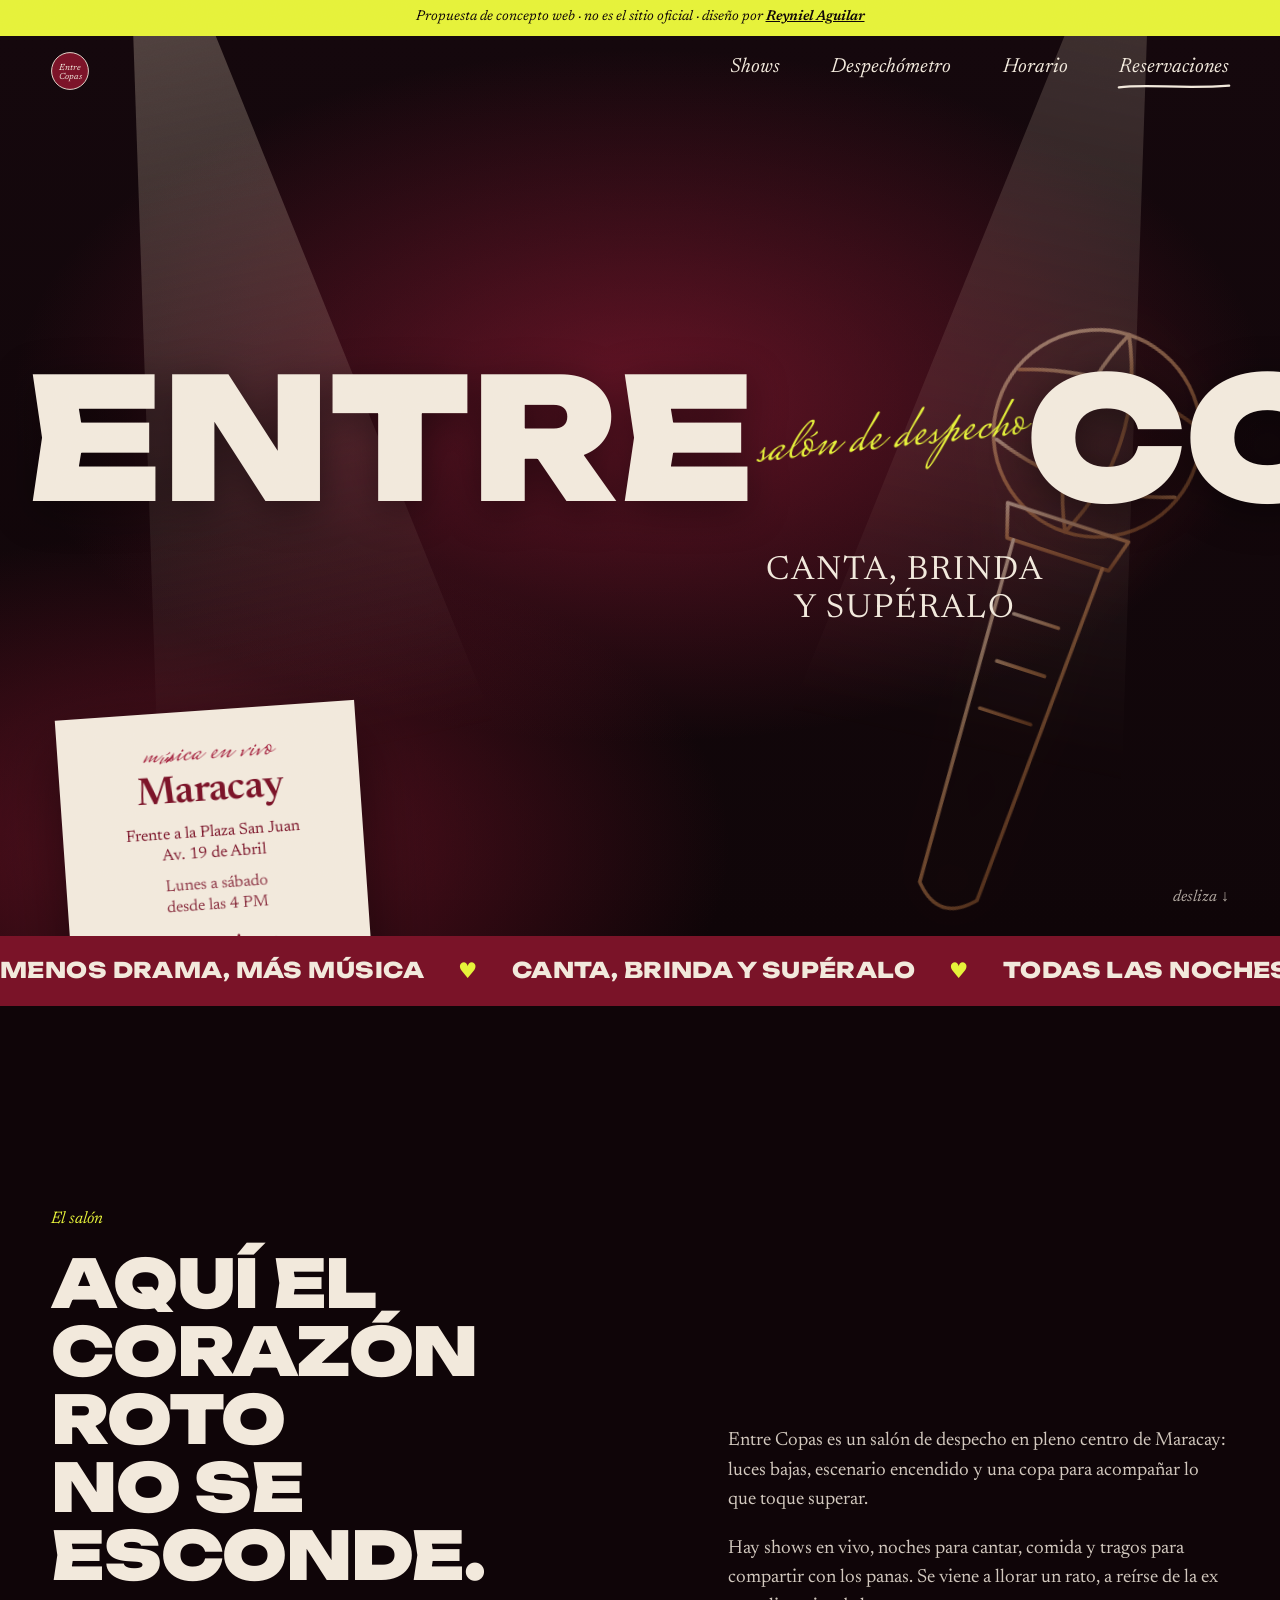
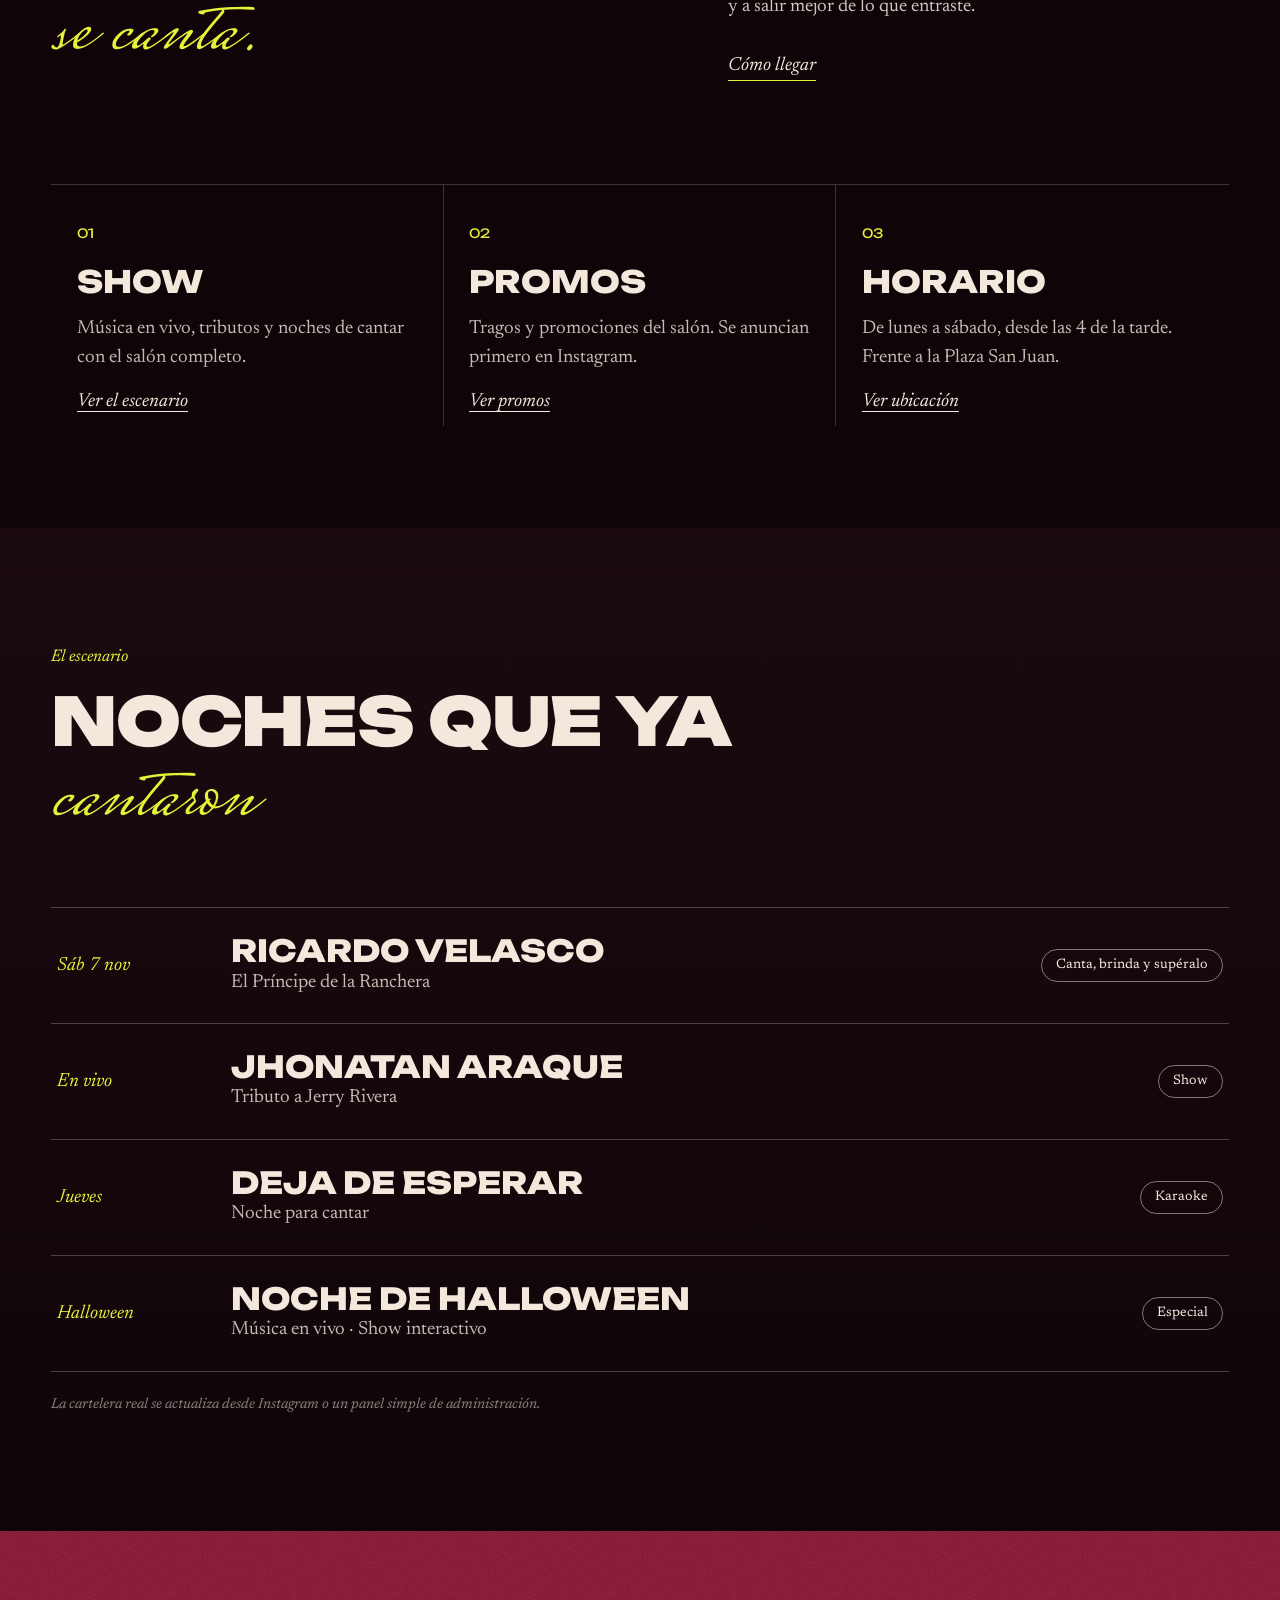
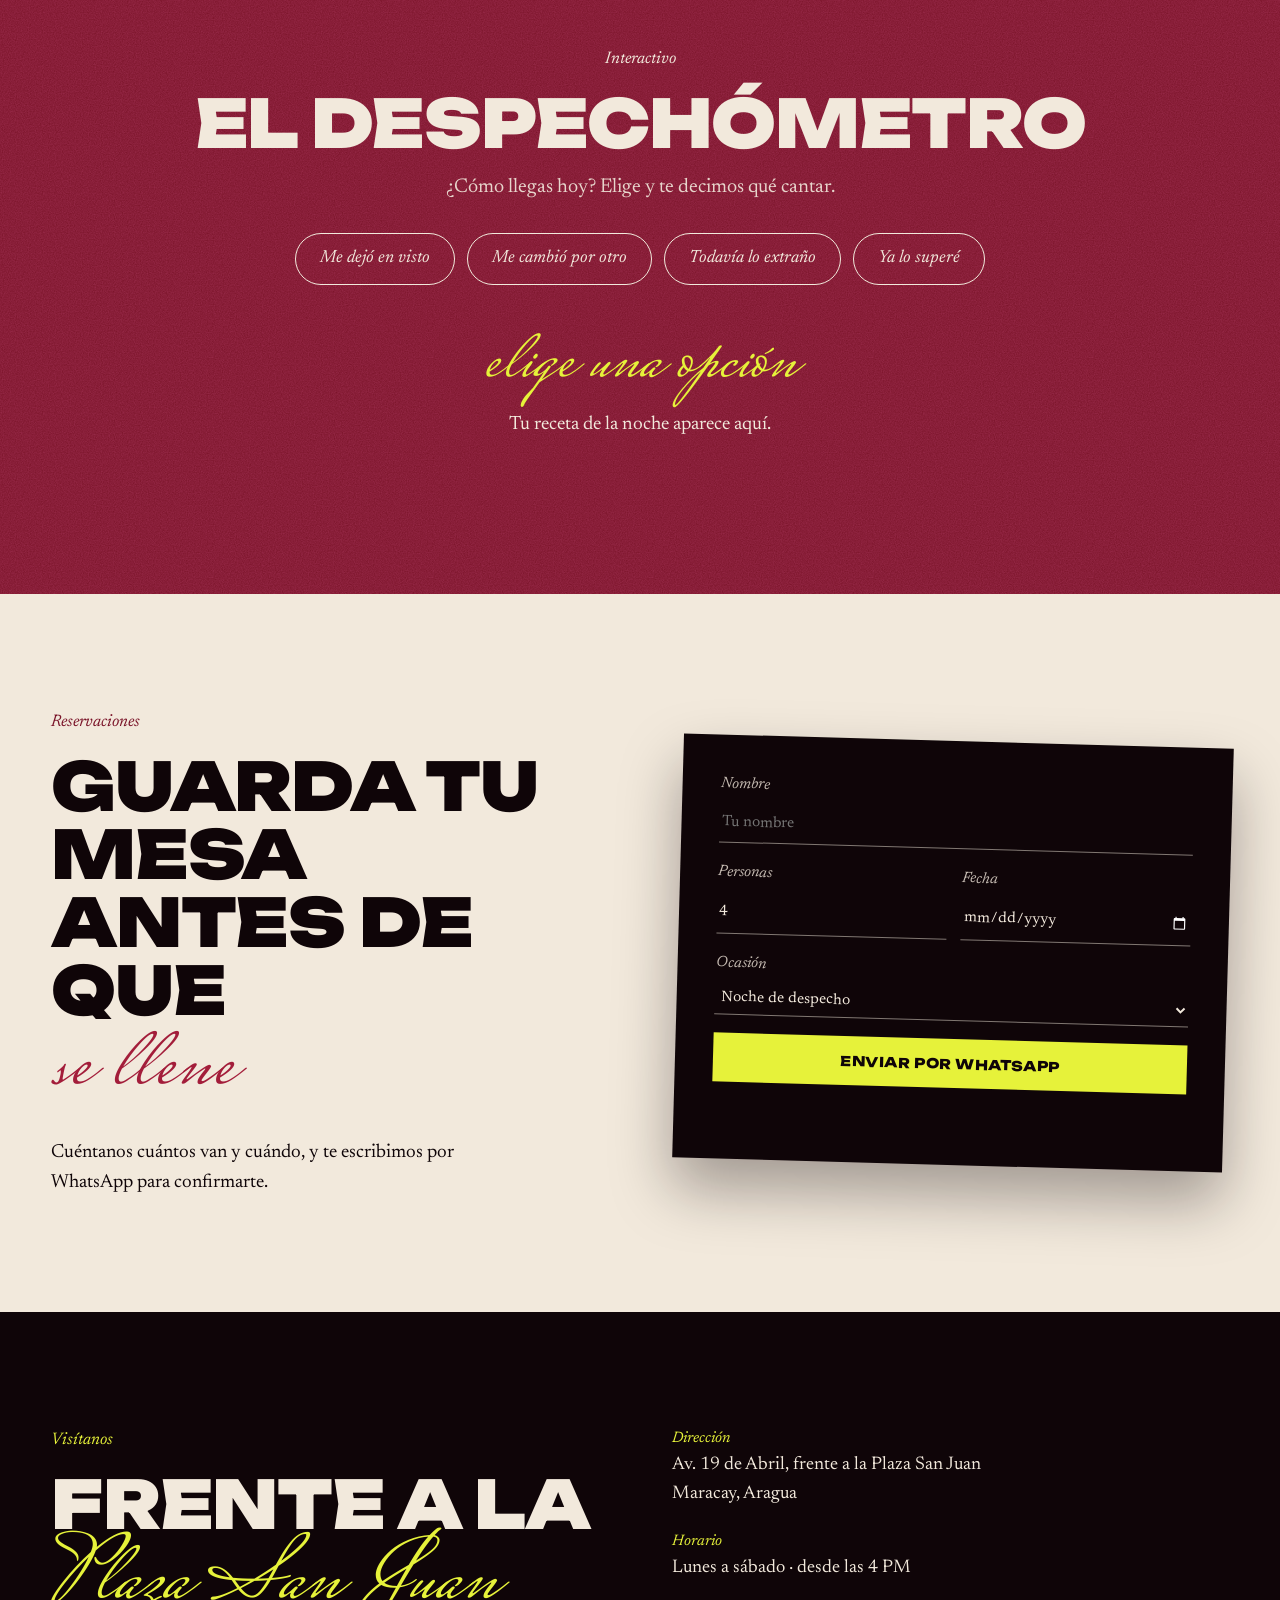
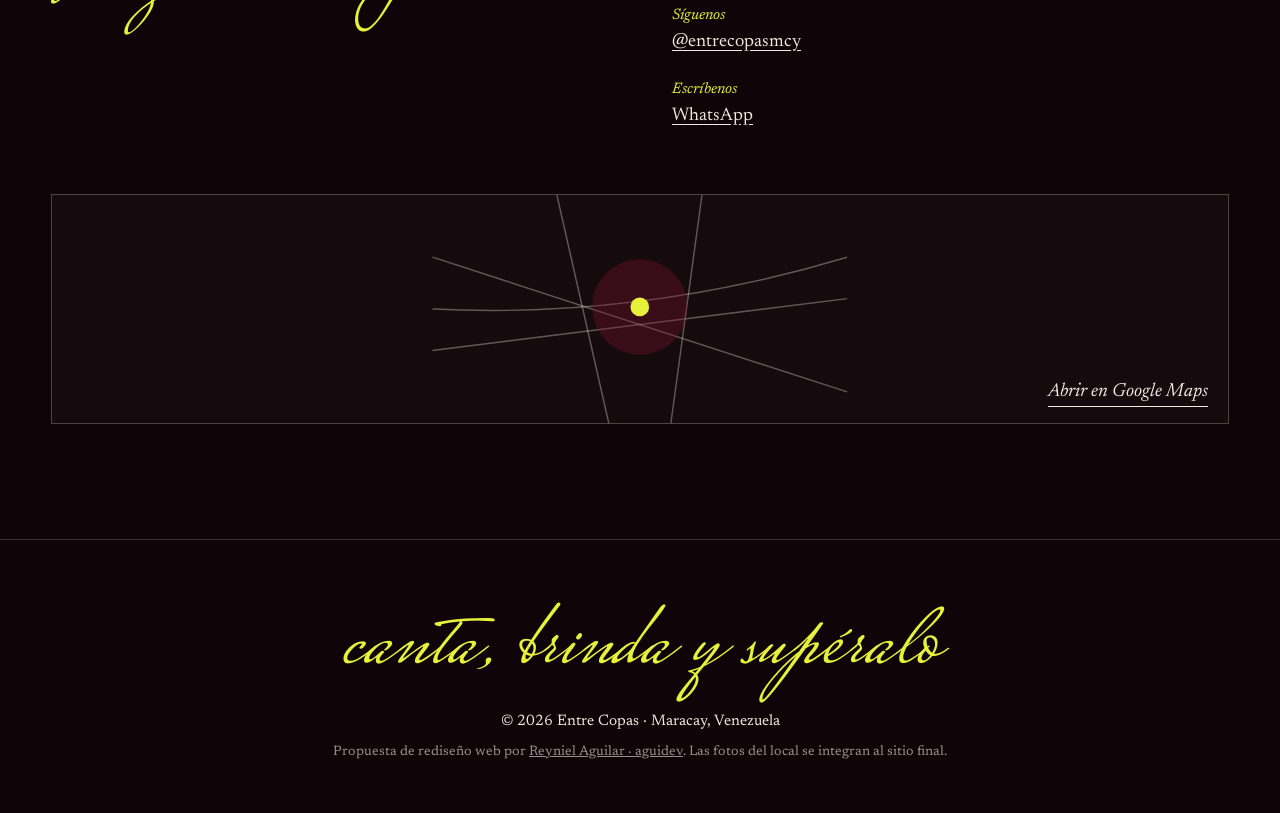
==== index.html @ 85bae4b6 "Propuesta web Entre Copas: salón de despecho, Maracay Co-Authored-By: Claude Sonnet 5.5 <noreply@ant" ====
<!DOCTYPE html>
<html lang="es">
<head>
<meta charset="utf-8">
<meta name="viewport" content="width=device-width, initial-scale=1">
<title>Entre Copas · Salón de Despecho · Maracay</title>
<meta name="description" content="Canta, brinda y supéralo. Salón de despecho con música en vivo y food & drinks frente a la Plaza San Juan, Av. 19 de Abril, Maracay.">
<meta name="theme-color" content="#7a1328">
<meta property="og:title" content="Entre Copas · Salón de Despecho">
<meta property="og:description" content="Canta, brinda y supéralo. Música en vivo, food & drinks. Maracay.">
<meta property="og:type" content="website">
<link rel="icon" href="data:image/svg+xml,%3Csvg xmlns='http://www.w3.org/2000/svg' viewBox='0 0 64 64'%3E%3Ccircle cx='32' cy='32' r='32' fill='%237a1328'/%3E%3Ctext x='32' y='41' text-anchor='middle' font-family='Georgia' font-style='italic' font-size='26' fill='%23f2e9dc'%3EEC%3C/text%3E%3C/svg%3E">
<link rel="preconnect" href="https://fonts.googleapis.com">
<link rel="preconnect" href="https://fonts.gstatic.com" crossorigin>
<link href="https://fonts.googleapis.com/css2?family=Unbounded:wght@800;900&family=Newsreader:ital,opsz,wght@0,6..72,400;0,6..72,600;1,6..72,400;1,6..72,500&family=Mrs+Saint+Delafield&display=swap" rel="stylesheet">
<link rel="stylesheet" href="styles.css">
</head>
<body>

<div class="pitch-bar">Propuesta de concepto web · no es el sitio oficial · diseño por <a href="https://aguilarzrw.github.io/portafolio-web/" target="_blank" rel="noopener">Reyniel Aguilar</a></div>

<header class="nav" id="top">
  <a class="nav__brand" href="#top" aria-label="Entre Copas, inicio">
    <svg viewBox="0 0 64 64" width="38" height="38" aria-hidden="true"><circle cx="32" cy="32" r="31" fill="#7a1328" stroke="#f2e9dc" stroke-width="1.5"/><text x="32" y="30" text-anchor="middle" font-family="Newsreader,Georgia,serif" font-style="italic" font-size="15" fill="#f2e9dc">Entre</text><text x="32" y="45" text-anchor="middle" font-family="Newsreader,Georgia,serif" font-style="italic" font-size="15" fill="#f2e9dc">Copas</text></svg>
  </a>
  <nav class="nav__links" aria-label="Principal">
    <a href="#noches">Shows</a>
    <a href="#despecho">Despechómetro</a>
    <a href="#visita">Horario</a>
    <a href="#reservas" class="is-active">Reservaciones</a>
  </nav>
</header>

<main>

<!-- HERO -->
<section class="hero" aria-labelledby="hero-title">
  <div class="hero__light hero__light--a"></div>
  <div class="hero__light hero__light--b"></div>

  <svg class="hero__mic" viewBox="0 0 200 420" aria-hidden="true">
    <defs>
      <linearGradient id="foil" x1="0" y1="0" x2="1" y2="1">
        <stop offset="0" stop-color="#f6dcc0"/>
        <stop offset=".5" stop-color="#c98a55"/>
        <stop offset="1" stop-color="#8a5127"/>
      </linearGradient>
    </defs>
    <g fill="none" stroke="url(#foil)" stroke-width="2.2" stroke-linecap="round" stroke-linejoin="round">
      <circle cx="100" cy="92" r="62"/>
      <path d="M44 70 Q100 50 156 70"/>
      <path d="M40 92 H160"/>
      <path d="M44 114 Q100 134 156 114"/>
      <path d="M100 30 Q70 92 100 154 M100 30 Q130 92 100 154"/>
      <path d="M62 148 H138 L132 168 H68 Z"/>
      <path d="M72 168 L82 380 Q100 400 118 380 L128 168"/>
      <path d="M86 210 H114 M85 240 H115 M84 270 H116"/>
    </g>
  </svg>

  <div class="hero__inner">
    <h1 id="hero-title" class="hero__title">
      <span class="w">Entre</span>
      <span class="script" aria-hidden="true">salón de despecho</span>
      <span class="w">Copas</span>
    </h1>
    <p class="hero__sub">Canta, brinda<br>y supéralo</p>
  </div>

  <aside class="card" aria-label="Horario y ubicación">
    <p class="card__script">música en vivo</p>
    <p class="card__big">Maracay</p>
    <p class="card__line">Frente a la Plaza San Juan<br>Av. 19 de Abril</p>
    <p class="card__line card__line--sm">Lunes a sábado<br>desde las 4 PM</p>
    <a class="card__cta" href="#reservas">Reservaciones</a>
  </aside>

  <div class="hero__scroll" aria-hidden="true">desliza ↓</div>
</section>

<!-- MARQUEE -->
<div class="marquee" aria-hidden="true">
  <div class="marquee__track">
    <span>Menos drama, más música</span><i>♥</i>
    <span>Canta, brinda y supéralo</span><i>♥</i>
    <span>Todas las noches serán de despecho</span><i>♥</i>
    <span>Menos drama, más música</span><i>♥</i>
    <span>Canta, brinda y supéralo</span><i>♥</i>
    <span>Todas las noches serán de despecho</span><i>♥</i>
  </div>
</div>

<!-- MANIFIESTO -->
<section class="manifesto reveal" aria-labelledby="man-title">
  <div class="wrap manifesto__grid">
    <div>
      <p class="eyebrow">El salón</p>
      <h2 id="man-title" class="display">Aquí el corazón roto<br>no se esconde.<br><span class="script script--lime">se canta.</span></h2>
    </div>
    <div class="manifesto__text">
      <p>Entre Copas es un salón de despecho en pleno centro de Maracay: luces bajas, escenario encendido y una copa para acompañar lo que toque superar.</p>
      <p>Hay shows en vivo, noches para cantar, comida y tragos para compartir con los panas. Se viene a llorar un rato, a reírse de la ex y a salir mejor de lo que entraste.</p>
      <a class="link" href="#visita">Cómo llegar</a>
    </div>
  </div>
</section>

<!-- PILARES -->
<section class="pillars wrap reveal" aria-label="Qué encuentras">
  <article class="pillar">
    <span class="pillar__n">01</span>
    <h3>Show</h3>
    <p>Música en vivo, tributos y noches de cantar con el salón completo.</p>
    <a href="#noches">Ver el escenario</a>
  </article>
  <article class="pillar">
    <span class="pillar__n">02</span>
    <h3>Promos</h3>
    <p>Tragos y promociones del salón. Se anuncian primero en Instagram.</p>
    <a href="https://www.instagram.com/entrecopasmcy/" target="_blank" rel="noopener">Ver promos</a>
  </article>
  <article class="pillar">
    <span class="pillar__n">03</span>
    <h3>Horario</h3>
    <p>De lunes a sábado, desde las 4 de la tarde. Frente a la Plaza San Juan.</p>
    <a href="#visita">Ver ubicación</a>
  </article>
</section>

<!-- NOCHES -->
<section class="nights reveal" id="noches" aria-labelledby="nights-title">
  <div class="wrap">
    <p class="eyebrow">El escenario</p>
    <h2 id="nights-title" class="display">Noches que ya<br><span class="script script--lime">cantaron</span></h2>
    <ul class="nights__list">
      <li>
        <span class="nights__date">Sáb 7 nov</span>
        <div><h3>Ricardo Velasco</h3><p>El Príncipe de la Ranchera</p></div>
        <span class="nights__tag">Canta, brinda y supéralo</span>
      </li>
      <li>
        <span class="nights__date">En vivo</span>
        <div><h3>Jhonatan Araque</h3><p>Tributo a Jerry Rivera</p></div>
        <span class="nights__tag">Show</span>
      </li>
      <li>
        <span class="nights__date">Jueves</span>
        <div><h3>Deja de esperar</h3><p>Noche para cantar</p></div>
        <span class="nights__tag">Karaoke</span>
      </li>
      <li>
        <span class="nights__date">Halloween</span>
        <div><h3>Noche de Halloween</h3><p>Música en vivo · Show interactivo</p></div>
        <span class="nights__tag">Especial</span>
      </li>
    </ul>
    <p class="note">La cartelera real se actualiza desde Instagram o un panel simple de administración.</p>
  </div>
</section>

<!-- DESPECHOMETRO -->
<section class="meter reveal" id="despecho" aria-labelledby="meter-title">
  <div class="wrap meter__box">
    <p class="eyebrow">Interactivo</p>
    <h2 id="meter-title" class="display">El despechómetro</h2>
    <p class="meter__lead">¿Cómo llegas hoy? Elige y te decimos qué cantar.</p>
    <div class="chips" role="group" aria-label="Estado de ánimo">
      <button class="chip" data-k="visto">Me dejó en visto</button>
      <button class="chip" data-k="otro">Me cambió por otro</button>
      <button class="chip" data-k="extra">Todavía lo extraño</button>
      <button class="chip" data-k="listo">Ya lo superé</button>
    </div>
    <div class="meter__out" id="meterOut" aria-live="polite">
      <p class="meter__vibe script script--lime">elige una opción</p>
      <p class="meter__txt">Tu receta de la noche aparece aquí.</p>
    </div>
  </div>
</section>

<!-- RESERVAS -->
<section class="book reveal" id="reservas" aria-labelledby="book-title">
  <div class="wrap book__grid">
    <div>
      <p class="eyebrow eyebrow--dark">Reservaciones</p>
      <h2 id="book-title" class="display display--dark">Guarda tu mesa<br>antes de que<br><span class="script">se llene</span></h2>
      <p class="book__p">Cuéntanos cuántos van y cuándo, y te escribimos por WhatsApp para confirmarte.</p>
    </div>
    <form class="form" id="bookForm" novalidate>
      <label>Nombre<input name="nombre" required autocomplete="name" placeholder="Tu nombre"></label>
      <div class="form__row">
        <label>Personas<input name="personas" type="number" min="1" max="30" value="4" required></label>
        <label>Fecha<input name="fecha" type="date" required></label>
      </div>
      <label>Ocasión
        <select name="ocasion">
          <option>Noche de despecho</option>
          <option>Cumpleaños</option>
          <option>Grupo de amigos</option>
          <option>Evento privado</option>
        </select>
      </label>
      <button type="submit" class="btn">Enviar por WhatsApp</button>
      <p class="form__msg" id="formMsg" role="status"></p>
    </form>
  </div>
</section>

<!-- VISITA -->
<section class="visit reveal" id="visita" aria-labelledby="visit-title">
  <div class="wrap visit__grid">
    <div>
      <p class="eyebrow">Visítanos</p>
      <h2 id="visit-title" class="display">Frente a la<br><span class="script script--lime">Plaza San Juan</span></h2>
    </div>
    <dl class="visit__info">
      <div><dt>Dirección</dt><dd>Av. 19 de Abril, frente a la Plaza San Juan<br>Maracay, Aragua</dd></div>
      <div><dt>Horario</dt><dd>Lunes a sábado · desde las 4 PM</dd></div>
      <div><dt>Síguenos</dt><dd><a href="https://www.instagram.com/entrecopasmcy/" target="_blank" rel="noopener">@entrecopasmcy</a></dd></div>
      <div><dt>Escríbenos</dt><dd><a href="https://wa.link/oua7ji" target="_blank" rel="noopener">WhatsApp</a></dd></div>
    </dl>
    <a class="map" href="https://www.google.com/maps/search/?api=1&query=Plaza+San+Juan+Av.+19+de+Abril+Maracay" target="_blank" rel="noopener">
      <svg viewBox="0 0 400 220" aria-hidden="true"><g fill="none" stroke="#f2e9dc" stroke-opacity=".35" stroke-width="1.4"><path d="M0 150 L400 100"/><path d="M0 60 L400 190"/><path d="M120 0 L170 220"/><path d="M260 0 L230 220"/><path d="M0 110 Q200 120 400 60"/></g><circle cx="200" cy="108" r="46" fill="#7a1328" fill-opacity=".35"/><circle cx="200" cy="108" r="9" fill="#e6f23a"/></svg>
      <span>Abrir en Google Maps</span>
    </a>
  </div>
</section>

</main>

<footer class="foot">
  <p class="foot__big script script--lime">canta, brinda y supéralo</p>
  <p>© 2026 Entre Copas · Maracay, Venezuela</p>
  <p class="foot__small">Propuesta de rediseño web por <a href="https://aguilarzrw.github.io/portafolio-web/" target="_blank" rel="noopener">Reyniel Aguilar · aguidev</a>. Las fotos del local se integran al sitio final.</p>
</footer>

<script src="app.js"></script>
</body>
</html>
---- styles.css ----
:root{
  --ink:#0f0508;
  --ink-2:#1a0a10;
  --wine:#7a1328;
  --wine-2:#a31d3a;
  --cream:#f2e9dc;
  --lime:#e6f23a;
  --display:'Unbounded',system-ui,sans-serif;
  --serif:'Newsreader',Georgia,serif;
  --script:'Mrs Saint Delafield','Brush Script MT',cursive;
  --grain:url("data:image/svg+xml;utf8,<svg xmlns='http://www.w3.org/2000/svg' width='220' height='220'><filter id='n'><feTurbulence type='fractalNoise' baseFrequency='.85' numOctaves='2' stitchTiles='stitch'/><feColorMatrix values='0 0 0 0 1  0 0 0 0 1  0 0 0 0 1  0 0 0 .55 0'/></filter><rect width='100%' height='100%' filter='url(%23n)'/></svg>");
}
*{box-sizing:border-box;margin:0;padding:0}
html{scroll-behavior:smooth}
body{background:var(--ink);color:var(--cream);font-family:var(--serif);font-size:19px;line-height:1.55;-webkit-font-smoothing:antialiased;overflow-x:hidden}
a{color:inherit}
img,svg{display:block;max-width:100%}
.wrap{width:min(1180px,92vw);margin-inline:auto}

/* grain overlay global */
body::after{content:"";position:fixed;inset:0;pointer-events:none;background-image:var(--grain);opacity:.07;mix-blend-mode:overlay;z-index:90}

.pitch-bar{background:var(--lime);color:var(--ink);font-family:var(--serif);font-style:italic;font-size:14px;text-align:center;padding:7px 12px}
.pitch-bar a{font-weight:600}

/* NAV */
.nav{position:absolute;top:34px;left:0;right:0;z-index:20;display:flex;justify-content:space-between;align-items:center;padding:18px clamp(18px,4vw,56px)}
.nav__links{display:flex;gap:clamp(18px,4vw,64px);font-style:italic;font-size:clamp(16px,1.6vw,22px)}
.nav__links a{text-decoration:none;position:relative;padding-bottom:6px}
.nav__links a::after{content:"";position:absolute;left:-2%;right:-2%;bottom:0;height:7px;opacity:0;transform:scaleX(.4);transform-origin:left;transition:.35s;
  background:url("data:image/svg+xml;utf8,<svg xmlns='http://www.w3.org/2000/svg' viewBox='0 0 120 8' preserveAspectRatio='none'><path d='M2 5 C30 1 70 7 118 3' fill='none' stroke='%23f2e9dc' stroke-width='2.6' stroke-linecap='round'/></svg>") center/100% 100% no-repeat}
.nav__links a:hover::after,.nav__links a.is-active::after{opacity:1;transform:scaleX(1)}

/* HERO */
.hero{position:relative;min-height:100svh;display:grid;place-items:center;padding:140px 0 120px;overflow:hidden;
  background:
   radial-gradient(70% 55% at 50% 40%,rgba(163,29,58,.55),transparent 70%),
   radial-gradient(60% 50% at 15% 90%,rgba(122,19,40,.7),transparent 70%),
   linear-gradient(180deg,#14070c,#0f0508)}
.hero__light{position:absolute;top:-10%;width:34vw;height:120%;filter:blur(30px);opacity:.5;pointer-events:none;
  background:linear-gradient(180deg,rgba(255,236,210,.55),transparent 75%);clip-path:polygon(44% 0,56% 0,100% 100%,0 100%);animation:sway 9s ease-in-out infinite alternate}
.hero__light--a{left:4%;transform:rotate(-12deg)}
.hero__light--b{right:4%;transform:rotate(12deg);animation-delay:-4s;opacity:.35}
@keyframes sway{from{translate:-18px 0}to{translate:22px 0}}
.hero__mic{position:absolute;right:6%;bottom:-4%;height:78%;opacity:.5;rotate:18deg;filter:drop-shadow(0 0 30px rgba(201,138,85,.35));animation:float 7s ease-in-out infinite alternate}
@keyframes float{from{translate:0 0}to{translate:0 -16px}}
.hero__inner{position:relative;z-index:3;width:100%;padding-inline:clamp(10px,2vw,34px)}
.hero__title{display:grid;grid-template-columns:auto 1fr auto;align-items:center;gap:0;font-family:var(--display);font-weight:900;line-height:.9;text-transform:uppercase;letter-spacing:-.02em}
.hero__title .w{font-size:clamp(3.1rem,13.2vw,14rem);color:var(--cream);text-shadow:0 8px 40px rgba(0,0,0,.45);opacity:0;transform:translateY(40px);animation:rise 1s .15s cubic-bezier(.2,.7,.2,1) forwards}
.hero__title .w:last-child{animation-delay:.3s}
.hero__title .script{font-family:var(--script);text-transform:none;font-weight:400;letter-spacing:0;font-size:clamp(1.6rem,4.8vw,5rem);color:var(--lime);text-align:center;rotate:-6deg;white-space:nowrap;opacity:0;animation:fade 1s .9s forwards}
@keyframes rise{to{opacity:1;transform:none}}
@keyframes fade{to{opacity:1}}
.hero__sub{margin-top:clamp(18px,3vw,44px);text-align:center;font-size:clamp(1.1rem,2.6vw,2.2rem);text-transform:uppercase;letter-spacing:.06em;line-height:1.15}

.card{position:absolute;z-index:4;left:clamp(14px,5vw,80px);bottom:-50px;width:min(300px,78vw);padding:26px 24px 24px;color:var(--wine);rotate:-4deg;text-align:center;
  background:var(--cream);background-image:var(--grain);background-blend-mode:multiply;box-shadow:0 30px 60px rgba(0,0,0,.55);transition:rotate .4s}
.card:hover{rotate:-1deg}
.card__script{font-family:var(--script);font-size:2.2rem;line-height:1;color:var(--wine-2)}
.card__big{font-family:var(--serif);font-weight:600;font-size:2.4rem;line-height:1.05;letter-spacing:-.01em}
.card__line{margin-top:10px;font-size:1.02rem;line-height:1.3}
.card__line--sm{opacity:.85}
.card__cta{display:inline-block;margin-top:14px;font-weight:600;color:var(--wine);text-decoration:none;border-bottom:2px solid var(--wine)}
.hero__scroll{position:absolute;bottom:26px;right:clamp(14px,4vw,56px);font-style:italic;font-size:1rem;opacity:.7}

/* MARQUEE */
.marquee{margin-top:0;padding:18px 0;background:var(--wine);overflow:hidden;white-space:nowrap;position:relative;z-index:2}
.marquee__track{display:inline-flex;gap:34px;align-items:center;animation:scroll 32s linear infinite;font-family:var(--display);font-weight:800;text-transform:uppercase;font-size:clamp(.9rem,1.8vw,1.35rem);letter-spacing:.02em}
.marquee i{font-style:normal;color:var(--lime)}
@keyframes scroll{to{transform:translateX(-50%)}}

/* shared */
section{position:relative}
.eyebrow{font-style:italic;font-size:1.05rem;color:var(--lime);margin-bottom:18px}
.eyebrow--dark{color:var(--wine)}
.display{font-family:var(--display);font-weight:900;text-transform:uppercase;font-size:clamp(1.9rem,5.2vw,4.4rem);line-height:1.02;letter-spacing:-.02em}
.display--dark{color:var(--ink)}
.script{font-family:var(--script);text-transform:none;font-weight:400;letter-spacing:0;font-size:1.35em;color:var(--wine-2)}
.script--lime{color:var(--lime)}
.link{display:inline-block;margin-top:10px;font-style:italic;text-decoration:none;border-bottom:1.5px solid var(--lime)}
.reveal{opacity:0;transform:translateY(34px);transition:opacity .9s ease,transform .9s cubic-bezier(.2,.7,.2,1)}
.reveal.in{opacity:1;transform:none}

/* MANIFIESTO */
.manifesto{padding:clamp(120px,16vw,200px) 0 clamp(60px,8vw,110px)}
.manifesto__grid{display:grid;grid-template-columns:1.2fr 1fr;gap:clamp(30px,6vw,90px);align-items:end}
.manifesto__text p{margin-bottom:1em;color:rgba(242,233,220,.86)}

/* PILLARS */
.pillars{display:grid;grid-template-columns:repeat(3,1fr);gap:0;border-top:1px solid rgba(242,233,220,.2);padding-bottom:clamp(60px,8vw,110px)}
.pillar{padding:34px clamp(14px,2vw,30px) 10px;border-right:1px solid rgba(242,233,220,.2)}
.pillar:last-child{border-right:0}
.pillar__n{font-family:var(--display);font-size:.8rem;color:var(--lime)}
.pillar h3{font-family:var(--display);font-weight:800;text-transform:uppercase;font-size:clamp(1.3rem,2.4vw,2rem);margin:10px 0 8px}
.pillar p{color:rgba(242,233,220,.8);margin-bottom:14px}
.pillar a{font-style:italic;text-decoration:none;border-bottom:1.5px solid var(--cream)}

/* NIGHTS */
.nights{padding:clamp(70px,9vw,130px) 0;background:linear-gradient(180deg,var(--ink-2),var(--ink))}
.nights__list{list-style:none;margin-top:clamp(30px,5vw,60px);border-top:1px solid rgba(242,233,220,.25)}
.nights__list li{display:grid;grid-template-columns:150px 1fr auto;gap:24px;align-items:center;padding:26px 6px;border-bottom:1px solid rgba(242,233,220,.25);transition:background .3s,padding .3s}
.nights__list li:hover{background:rgba(163,29,58,.28);padding-inline:22px}
.nights__date{font-style:italic;color:var(--lime)}
.nights__list h3{font-family:var(--display);font-weight:800;text-transform:uppercase;font-size:clamp(1.05rem,2.4vw,1.9rem);line-height:1.1}
.nights__list p{opacity:.8}
.nights__tag{font-size:.85rem;border:1px solid rgba(242,233,220,.5);padding:5px 14px;border-radius:99px;white-space:nowrap}
.note{margin-top:22px;font-style:italic;font-size:.9rem;opacity:.55}

/* METER */
.meter{padding:clamp(70px,9vw,130px) 0;background:var(--wine);background-image:var(--grain);background-blend-mode:soft-light}
.meter__box{text-align:center}
.meter__box .eyebrow{color:var(--cream)}
.meter__lead{font-size:1.25rem;margin:14px 0 30px;opacity:.9}
.chips{display:flex;flex-wrap:wrap;gap:12px;justify-content:center}
.chip{font:inherit;font-style:italic;font-size:1.1rem;padding:11px 24px;border-radius:99px;background:transparent;color:var(--cream);border:1.5px solid var(--cream);cursor:pointer;transition:.25s}
.chip:hover{background:rgba(242,233,220,.15)}
.chip.on{background:var(--cream);color:var(--wine)}
.meter__out{margin:44px auto 0;max-width:620px;min-height:150px}
.meter__vibe{font-size:clamp(2.6rem,7vw,4.6rem);line-height:1}
.meter__txt{font-size:1.2rem;margin-top:8px}

/* BOOK */
.book{padding:clamp(70px,9vw,130px) 0;background:var(--cream);background-image:var(--grain);background-blend-mode:multiply;color:var(--ink)}
.book__grid{display:grid;grid-template-columns:1fr 1fr;gap:clamp(30px,6vw,90px);align-items:center}
.book__p{margin-top:22px;max-width:420px}
.form{display:grid;gap:18px;background:var(--ink);color:var(--cream);padding:clamp(24px,3vw,40px);rotate:1.6deg;box-shadow:0 30px 60px rgba(15,5,8,.35)}
.form label{display:grid;gap:6px;font-style:italic;font-size:.95rem;color:rgba(242,233,220,.8)}
.form__row{display:grid;grid-template-columns:1fr 1fr;gap:14px}
.form input,.form select{font:inherit;font-style:normal;color:var(--cream);background:transparent;border:0;border-bottom:1.5px solid rgba(242,233,220,.5);padding:8px 2px;border-radius:0;color-scheme:dark}
.form select option{color:#111}
.form input:focus,.form select:focus{outline:0;border-color:var(--lime)}
.btn{font-family:var(--display);font-weight:800;text-transform:uppercase;font-size:.85rem;letter-spacing:.04em;background:var(--lime);color:var(--ink);border:0;padding:16px 22px;cursor:pointer;transition:.25s}
.btn:hover{background:var(--cream);transform:translateY(-2px)}
.form__msg{min-height:1.4em;font-size:.9rem;font-style:italic;color:var(--lime)}

/* VISIT */
.visit{padding:clamp(70px,9vw,130px) 0}
.visit__grid{display:grid;grid-template-columns:1fr 1fr;gap:clamp(24px,5vw,70px)}
.visit__info{display:grid;gap:22px;align-content:start}
.visit__info dt{font-style:italic;color:var(--lime);font-size:.95rem}
.visit__info dd{font-size:1.15rem}
.visit__info a{text-underline-offset:4px}
.map{grid-column:1/-1;position:relative;display:block;min-height:230px;border:1px solid rgba(242,233,220,.25);background:#150a0e;text-decoration:none;overflow:hidden}
.map svg{width:100%;height:100%;position:absolute;inset:0;object-fit:cover}
.map span{position:absolute;right:20px;bottom:16px;font-style:italic;border-bottom:1.5px solid var(--cream)}
.map:hover{border-color:var(--lime)}

/* FOOT */
.foot{text-align:center;padding:60px 5vw 50px;border-top:1px solid rgba(242,233,220,.2);font-size:.95rem}
.foot__big{font-size:clamp(2.6rem,8vw,6rem);line-height:1;margin-bottom:14px}
.foot__small{margin-top:8px;opacity:.6;font-size:.85rem}

/* RESPONSIVE */
@media (max-width:860px){
  .nav{top:30px}
  .nav__links a:nth-child(2){display:none}
  .hero__title{grid-template-columns:1fr;justify-items:center;gap:6px}
  .hero__title .script{rotate:-4deg}
  .hero__mic{opacity:.28;height:60%;right:-12%}
  .manifesto__grid,.book__grid,.visit__grid{grid-template-columns:1fr}
  .pillars{grid-template-columns:1fr}
  .pillar{border-right:0;border-bottom:1px solid rgba(242,233,220,.2);padding-bottom:22px}
  .nights__list li{grid-template-columns:1fr;gap:6px}
  .nights__tag{justify-self:start;margin-top:6px}
  .card{left:50%;translate:-50% 0;bottom:-64px}
  .manifesto{padding-top:150px}
  .form{rotate:0deg}
}
@media (prefers-reduced-motion:reduce){
  *{animation:none!important;transition:none!important}
  .reveal{opacity:1;transform:none}
  .hero__title .w,.hero__title .script{opacity:1;transform:none}
}
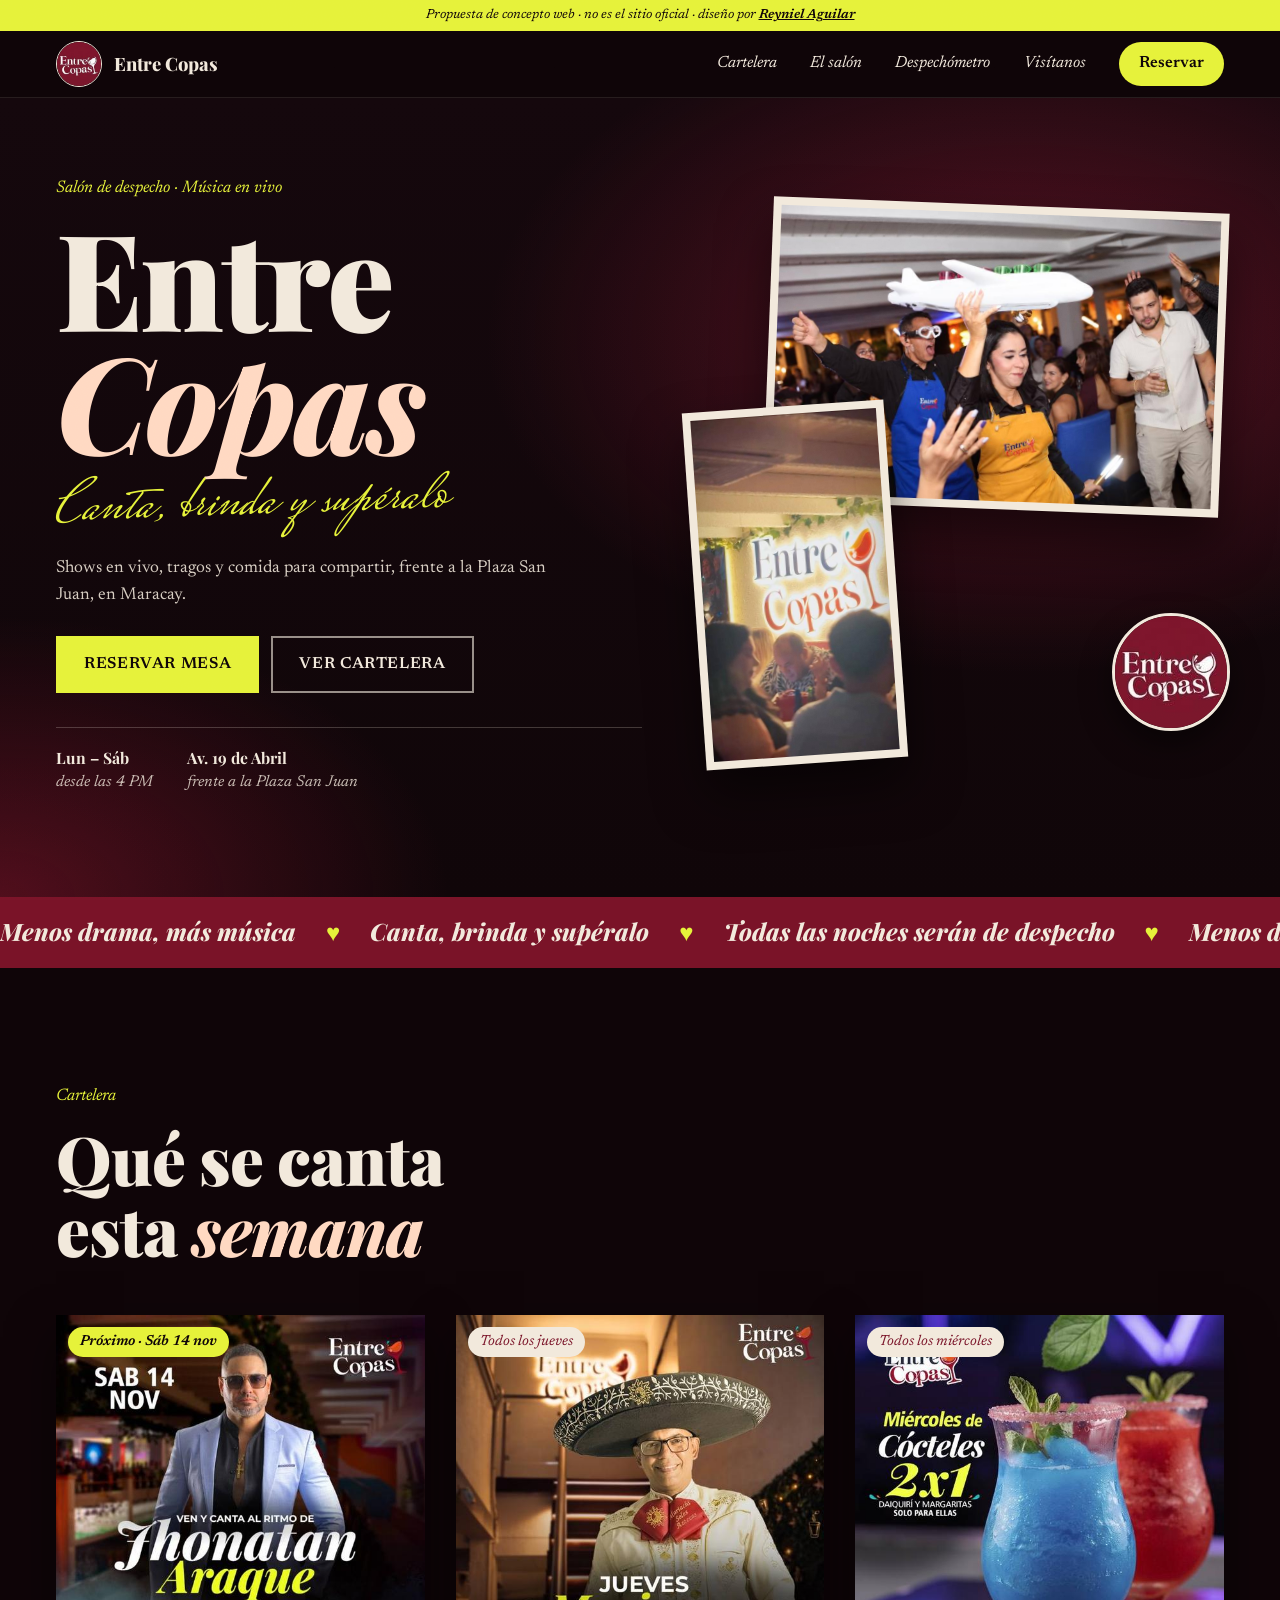
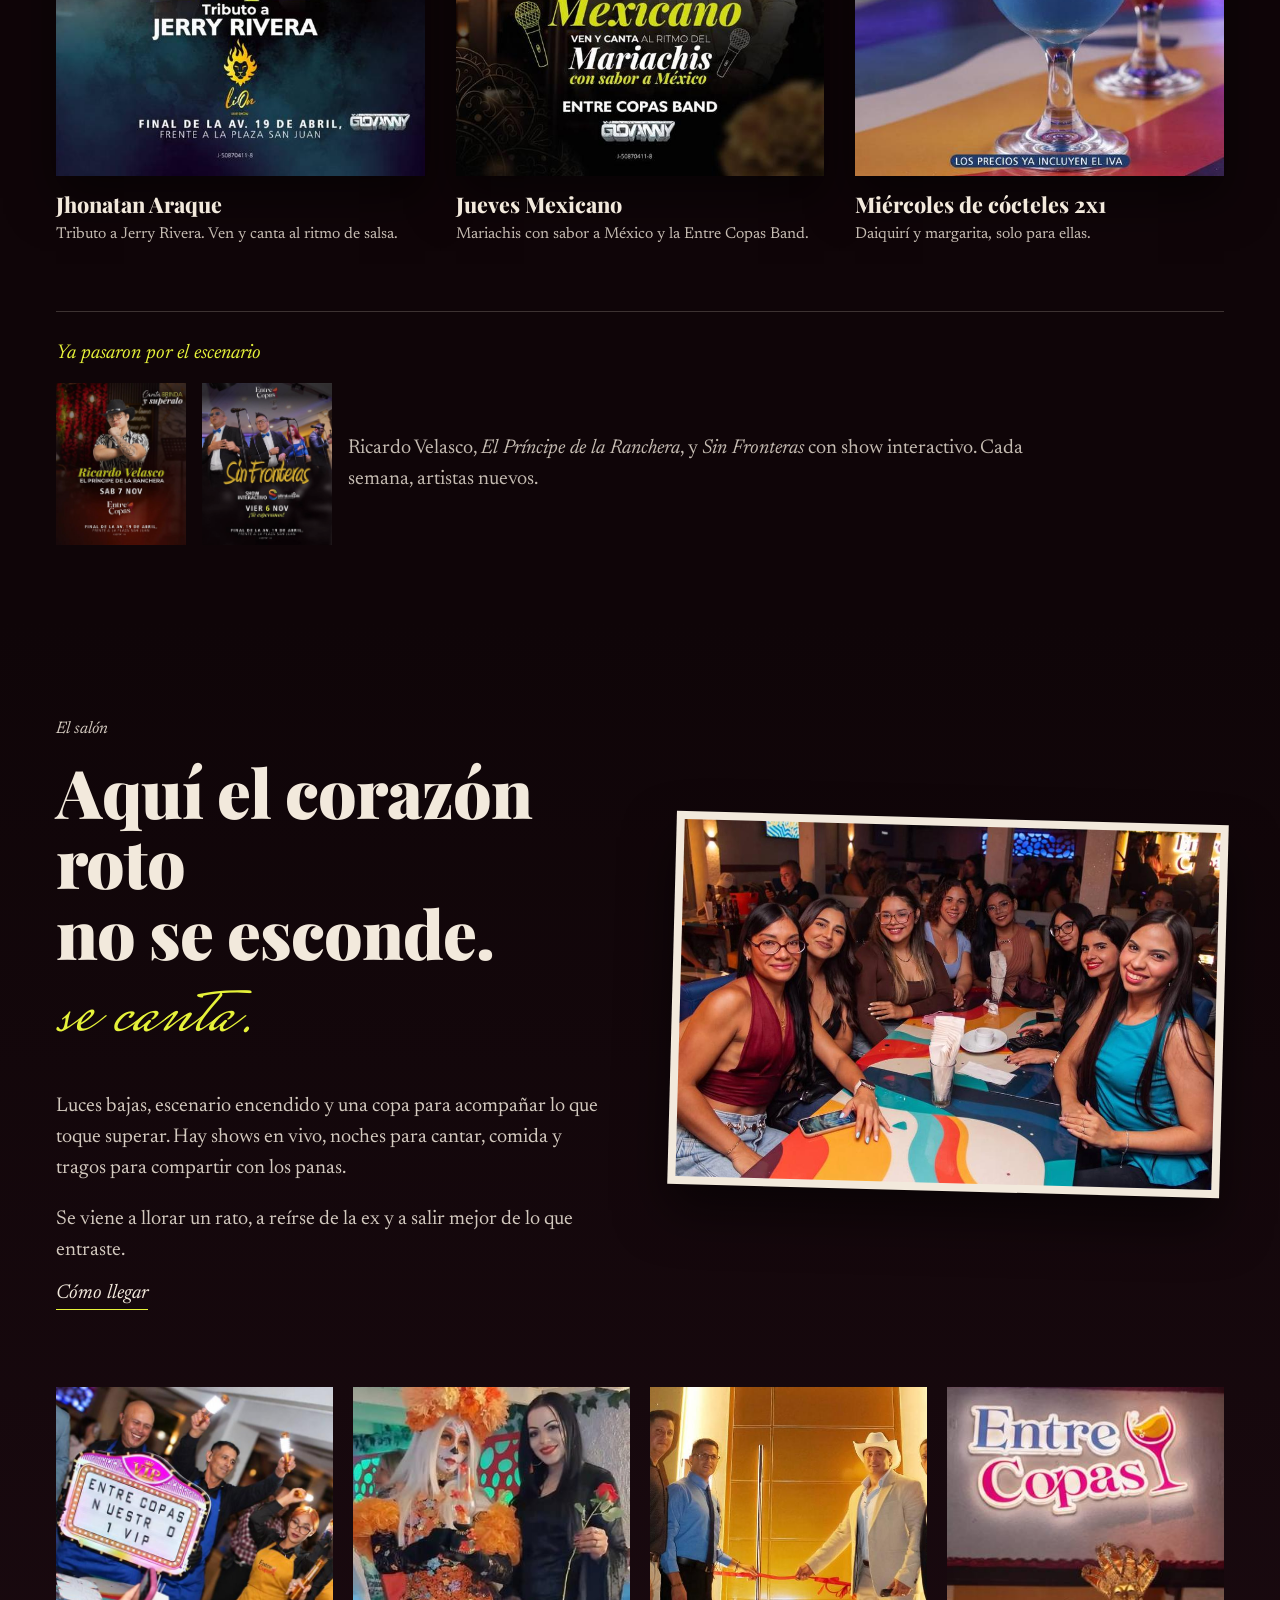
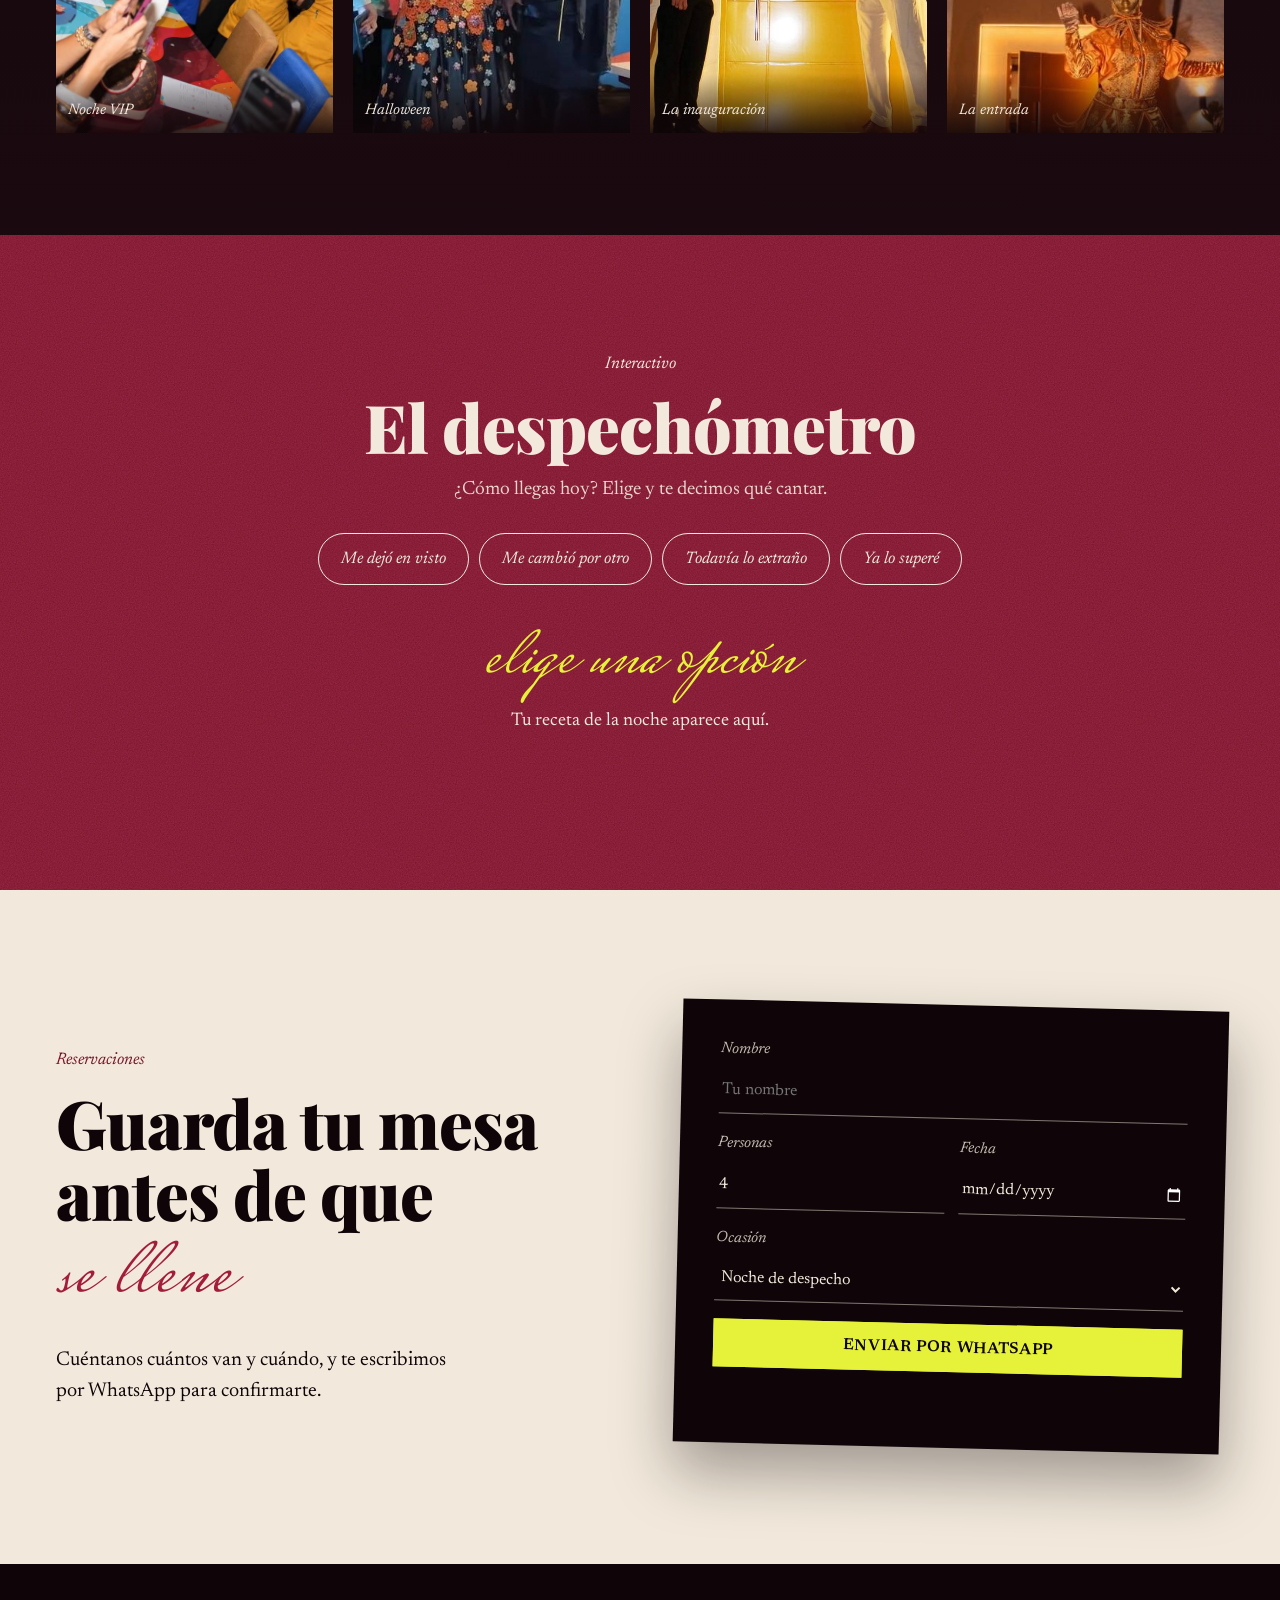
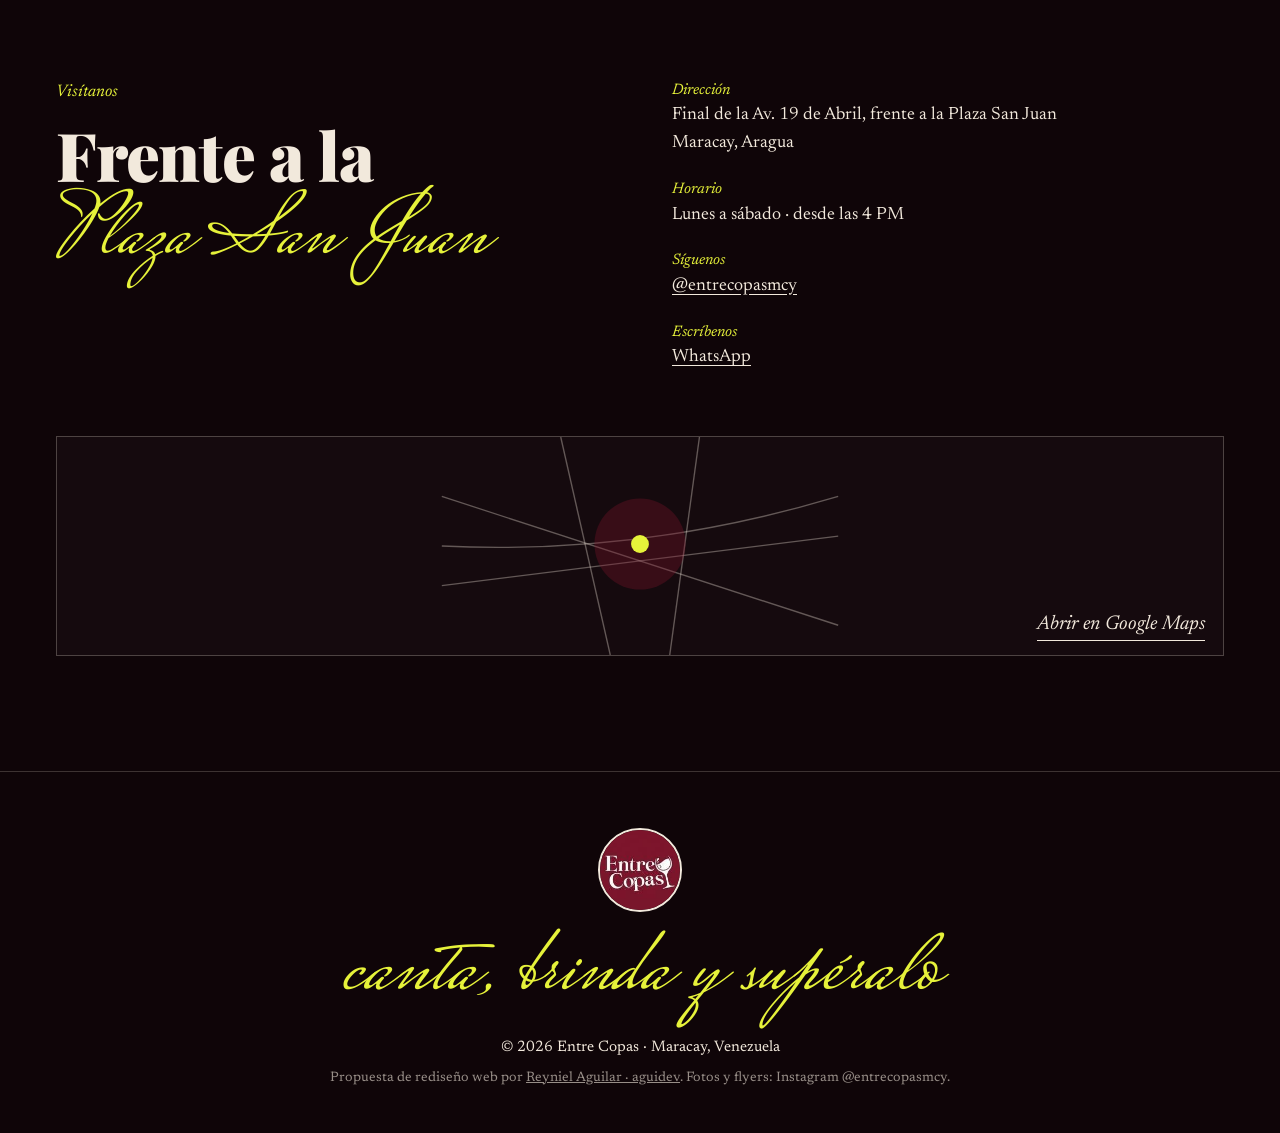
==== commit ac968d20: "Rediseño hero con tipografía serif, fotos y flyers del Instagram, logo y versión móvil Co-Authored-B" ====
--- a/index.html
+++ b/index.html
@@ -6,13 +6,10 @@
 <title>Entre Copas · Salón de Despecho · Maracay</title>
 <meta name="description" content="Canta, brinda y supéralo. Salón de despecho con música en vivo y food & drinks frente a la Plaza San Juan, Av. 19 de Abril, Maracay.">
 <meta name="theme-color" content="#7a1328">
-<meta property="og:title" content="Entre Copas · Salón de Despecho">
-<meta property="og:description" content="Canta, brinda y supéralo. Música en vivo, food & drinks. Maracay.">
-<meta property="og:type" content="website">
-<link rel="icon" href="data:image/svg+xml,%3Csvg xmlns='http://www.w3.org/2000/svg' viewBox='0 0 64 64'%3E%3Ccircle cx='32' cy='32' r='32' fill='%237a1328'/%3E%3Ctext x='32' y='41' text-anchor='middle' font-family='Georgia' font-style='italic' font-size='26' fill='%23f2e9dc'%3EEC%3C/text%3E%3C/svg%3E">
+<link rel="icon" href="img/logo.jpg">
 <link rel="preconnect" href="https://fonts.googleapis.com">
 <link rel="preconnect" href="https://fonts.gstatic.com" crossorigin>
-<link href="https://fonts.googleapis.com/css2?family=Unbounded:wght@800;900&family=Newsreader:ital,opsz,wght@0,6..72,400;0,6..72,600;1,6..72,400;1,6..72,500&family=Mrs+Saint+Delafield&display=swap" rel="stylesheet">
+<link href="https://fonts.googleapis.com/css2?family=Playfair+Display:ital,wght@0,700;0,800;0,900;1,700;1,800;1,900&family=Newsreader:ital,opsz,wght@0,6..72,400;0,6..72,600;1,6..72,400;1,6..72,500&family=Mrs+Saint+Delafield&display=swap" rel="stylesheet">
 <link rel="stylesheet" href="styles.css">
 </head>
 <body>
@@ -21,13 +18,15 @@
 
 <header class="nav" id="top">
   <a class="nav__brand" href="#top" aria-label="Entre Copas, inicio">
-    <svg viewBox="0 0 64 64" width="38" height="38" aria-hidden="true"><circle cx="32" cy="32" r="31" fill="#7a1328" stroke="#f2e9dc" stroke-width="1.5"/><text x="32" y="30" text-anchor="middle" font-family="Newsreader,Georgia,serif" font-style="italic" font-size="15" fill="#f2e9dc">Entre</text><text x="32" y="45" text-anchor="middle" font-family="Newsreader,Georgia,serif" font-style="italic" font-size="15" fill="#f2e9dc">Copas</text></svg>
+    <img src="img/logo.jpg" width="46" height="46" alt="Logo de Entre Copas">
+    <span>Entre Copas</span>
   </a>
   <nav class="nav__links" aria-label="Principal">
-    <a href="#noches">Shows</a>
+    <a href="#cartelera">Cartelera</a>
+    <a href="#salon">El salón</a>
     <a href="#despecho">Despechómetro</a>
-    <a href="#visita">Horario</a>
-    <a href="#reservas" class="is-active">Reservaciones</a>
+    <a href="#visita">Visítanos</a>
+    <a href="#reservas" class="nav__cta">Reservar</a>
   </nav>
 </header>
 
@@ -35,47 +34,34 @@
 
 <!-- HERO -->
 <section class="hero" aria-labelledby="hero-title">
-  <div class="hero__light hero__light--a"></div>
-  <div class="hero__light hero__light--b"></div>
-
-  <svg class="hero__mic" viewBox="0 0 200 420" aria-hidden="true">
-    <defs>
-      <linearGradient id="foil" x1="0" y1="0" x2="1" y2="1">
-        <stop offset="0" stop-color="#f6dcc0"/>
-        <stop offset=".5" stop-color="#c98a55"/>
-        <stop offset="1" stop-color="#8a5127"/>
-      </linearGradient>
-    </defs>
-    <g fill="none" stroke="url(#foil)" stroke-width="2.2" stroke-linecap="round" stroke-linejoin="round">
-      <circle cx="100" cy="92" r="62"/>
-      <path d="M44 70 Q100 50 156 70"/>
-      <path d="M40 92 H160"/>
-      <path d="M44 114 Q100 134 156 114"/>
-      <path d="M100 30 Q70 92 100 154 M100 30 Q130 92 100 154"/>
-      <path d="M62 148 H138 L132 168 H68 Z"/>
-      <path d="M72 168 L82 380 Q100 400 118 380 L128 168"/>
-      <path d="M86 210 H114 M85 240 H115 M84 270 H116"/>
-    </g>
-  </svg>
-
-  <div class="hero__inner">
-    <h1 id="hero-title" class="hero__title">
-      <span class="w">Entre</span>
-      <span class="script" aria-hidden="true">salón de despecho</span>
-      <span class="w">Copas</span>
-    </h1>
-    <p class="hero__sub">Canta, brinda<br>y supéralo</p>
-  </div>
-
-  <aside class="card" aria-label="Horario y ubicación">
-    <p class="card__script">música en vivo</p>
-    <p class="card__big">Maracay</p>
-    <p class="card__line">Frente a la Plaza San Juan<br>Av. 19 de Abril</p>
-    <p class="card__line card__line--sm">Lunes a sábado<br>desde las 4 PM</p>
-    <a class="card__cta" href="#reservas">Reservaciones</a>
-  </aside>
-
-  <div class="hero__scroll" aria-hidden="true">desliza ↓</div>
+  <div class="hero__glow" aria-hidden="true"></div>
+  <div class="wrap hero__grid">
+    <div class="hero__copy">
+      <p class="eyebrow">Salón de despecho · Música en vivo</p>
+      <h1 id="hero-title" class="hero__title"><span>Entre</span> <em>Copas</em></h1>
+      <p class="hero__tag">Canta, brinda y supéralo</p>
+      <p class="hero__lede">Shows en vivo, tragos y comida para compartir, frente a la Plaza San Juan, en Maracay.</p>
+      <div class="hero__actions">
+        <a class="btn" href="#reservas">Reservar mesa</a>
+        <a class="btn btn--ghost" href="#cartelera">Ver cartelera</a>
+      </div>
+      <ul class="hero__facts">
+        <li><b>Lun – Sáb</b><span>desde las 4 PM</span></li>
+        <li><b>Av. 19 de Abril</b><span>frente a la Plaza San Juan</span></li>
+      </ul>
+    </div>
+
+    <div class="hero__media" aria-hidden="false">
+      <figure class="ph ph--main">
+        <img src="img/show-mesero.jpg" width="900" height="600" alt="El equipo de Entre Copas animando el salón en plena noche de show" fetchpriority="high">
+      </figure>
+      <figure class="ph ph--sign">
+        <img src="img/letrero.jpg" width="394" height="700" alt="Letrero luminoso de Entre Copas dentro del salón">
+      </figure>
+      <img class="hero__badge" src="img/logo.jpg" width="110" height="110" alt="">
+    </div>
+  </div>
+  <a class="hero__scroll" href="#cartelera" aria-label="Ir a la cartelera">↓</a>
 </section>
 
 <!-- MARQUEE -->
@@ -90,71 +76,59 @@
   </div>
 </div>
 
-<!-- MANIFIESTO -->
-<section class="manifesto reveal" aria-labelledby="man-title">
-  <div class="wrap manifesto__grid">
-    <div>
+<!-- CARTELERA -->
+<section class="stage reveal" id="cartelera" aria-labelledby="stage-title">
+  <div class="wrap">
+    <p class="eyebrow">Cartelera</p>
+    <h2 id="stage-title" class="display">Qué se canta<br>esta <em>semana</em></h2>
+    <div class="flyers">
+      <article class="flyer">
+        <span class="flyer__tag flyer__tag--hot">Próximo · Sáb 14 nov</span>
+        <img src="img/flyer-jhonatan.jpg" width="583" height="720" loading="lazy" alt="Flyer: Jhonatan Araque, tributo a Jerry Rivera, sábado 14 de noviembre">
+        <h3>Jhonatan Araque</h3><p>Tributo a Jerry Rivera. Ven y canta al ritmo de salsa.</p>
+      </article>
+      <article class="flyer">
+        <span class="flyer__tag">Todos los jueves</span>
+        <img src="img/flyer-mexicano.jpg" width="576" height="720" loading="lazy" alt="Flyer: Jueves Mexicano con mariachis y Entre Copas Band">
+        <h3>Jueves Mexicano</h3><p>Mariachis con sabor a México y la Entre Copas Band.</p>
+      </article>
+      <article class="flyer">
+        <span class="flyer__tag">Todos los miércoles</span>
+        <img src="img/flyer-cocteles.jpg" width="576" height="720" loading="lazy" alt="Flyer: Miércoles de cócteles 2x1, daiquirí y margarita">
+        <h3>Miércoles de cócteles 2x1</h3><p>Daiquirí y margarita, solo para ellas.</p>
+      </article>
+    </div>
+    <div class="past">
+      <p class="past__label">Ya pasaron por el escenario</p>
+      <div class="past__row">
+        <img src="img/flyer-ricardo.jpg" width="583" height="720" loading="lazy" alt="Flyer: Ricardo Velasco, El Príncipe de la Ranchera, sábado 7 de noviembre">
+        <img src="img/flyer-sinfronteras.jpg" width="583" height="720" loading="lazy" alt="Flyer: Sin Fronteras, show interactivo, viernes 6 de noviembre">
+        <p>Ricardo Velasco, <i>El Príncipe de la Ranchera</i>, y <i>Sin Fronteras</i> con show interactivo. Cada semana, artistas nuevos.</p>
+      </div>
+    </div>
+  </div>
+</section>
+
+<!-- EL SALON -->
+<section class="salon reveal" id="salon" aria-labelledby="salon-title">
+  <div class="wrap salon__grid">
+    <div class="salon__text">
       <p class="eyebrow">El salón</p>
-      <h2 id="man-title" class="display">Aquí el corazón roto<br>no se esconde.<br><span class="script script--lime">se canta.</span></h2>
-    </div>
-    <div class="manifesto__text">
-      <p>Entre Copas es un salón de despecho en pleno centro de Maracay: luces bajas, escenario encendido y una copa para acompañar lo que toque superar.</p>
-      <p>Hay shows en vivo, noches para cantar, comida y tragos para compartir con los panas. Se viene a llorar un rato, a reírse de la ex y a salir mejor de lo que entraste.</p>
+      <h2 id="salon-title" class="display">Aquí el corazón roto<br>no se esconde.<br><span class="script script--lime">se canta.</span></h2>
+      <p>Luces bajas, escenario encendido y una copa para acompañar lo que toque superar. Hay shows en vivo, noches para cantar, comida y tragos para compartir con los panas.</p>
+      <p>Se viene a llorar un rato, a reírse de la ex y a salir mejor de lo que entraste.</p>
       <a class="link" href="#visita">Cómo llegar</a>
     </div>
-  </div>
-</section>
-
-<!-- PILARES -->
-<section class="pillars wrap reveal" aria-label="Qué encuentras">
-  <article class="pillar">
-    <span class="pillar__n">01</span>
-    <h3>Show</h3>
-    <p>Música en vivo, tributos y noches de cantar con el salón completo.</p>
-    <a href="#noches">Ver el escenario</a>
-  </article>
-  <article class="pillar">
-    <span class="pillar__n">02</span>
-    <h3>Promos</h3>
-    <p>Tragos y promociones del salón. Se anuncian primero en Instagram.</p>
-    <a href="https://www.instagram.com/entrecopasmcy/" target="_blank" rel="noopener">Ver promos</a>
-  </article>
-  <article class="pillar">
-    <span class="pillar__n">03</span>
-    <h3>Horario</h3>
-    <p>De lunes a sábado, desde las 4 de la tarde. Frente a la Plaza San Juan.</p>
-    <a href="#visita">Ver ubicación</a>
-  </article>
-</section>
-
-<!-- NOCHES -->
-<section class="nights reveal" id="noches" aria-labelledby="nights-title">
-  <div class="wrap">
-    <p class="eyebrow">El escenario</p>
-    <h2 id="nights-title" class="display">Noches que ya<br><span class="script script--lime">cantaron</span></h2>
-    <ul class="nights__list">
-      <li>
-        <span class="nights__date">Sáb 7 nov</span>
-        <div><h3>Ricardo Velasco</h3><p>El Príncipe de la Ranchera</p></div>
-        <span class="nights__tag">Canta, brinda y supéralo</span>
-      </li>
-      <li>
-        <span class="nights__date">En vivo</span>
-        <div><h3>Jhonatan Araque</h3><p>Tributo a Jerry Rivera</p></div>
-        <span class="nights__tag">Show</span>
-      </li>
-      <li>
-        <span class="nights__date">Jueves</span>
-        <div><h3>Deja de esperar</h3><p>Noche para cantar</p></div>
-        <span class="nights__tag">Karaoke</span>
-      </li>
-      <li>
-        <span class="nights__date">Halloween</span>
-        <div><h3>Noche de Halloween</h3><p>Música en vivo · Show interactivo</p></div>
-        <span class="nights__tag">Especial</span>
-      </li>
-    </ul>
-    <p class="note">La cartelera real se actualiza desde Instagram o un panel simple de administración.</p>
+    <figure class="salon__photo">
+      <img src="img/grupo.jpg" width="1000" height="670" loading="lazy" alt="Grupo de amigas disfrutando en una mesa del salón">
+    </figure>
+  </div>
+
+  <div class="wrap mosaic" aria-label="Así se vive">
+    <figure><img src="img/vip.jpg" width="576" height="720" loading="lazy" alt="Noche VIP con letrero luminoso en el salón"><figcaption>Noche VIP</figcaption></figure>
+    <figure><img src="img/halloween.jpg" width="360" height="640" loading="lazy" alt="Disfraces en la noche de Halloween"><figcaption>Halloween</figcaption></figure>
+    <figure><img src="img/inauguracion.jpg" width="1000" height="674" loading="lazy" alt="Corte de cinta en la inauguración de Entre Copas"><figcaption>La inauguración</figcaption></figure>
+    <figure><img src="img/entrada.jpg" width="360" height="640" loading="lazy" alt="Entrada del local con el letrero de Entre Copas"><figcaption>La entrada</figcaption></figure>
   </div>
 </section>
 
@@ -213,7 +187,7 @@
       <h2 id="visit-title" class="display">Frente a la<br><span class="script script--lime">Plaza San Juan</span></h2>
     </div>
     <dl class="visit__info">
-      <div><dt>Dirección</dt><dd>Av. 19 de Abril, frente a la Plaza San Juan<br>Maracay, Aragua</dd></div>
+      <div><dt>Dirección</dt><dd>Final de la Av. 19 de Abril, frente a la Plaza San Juan<br>Maracay, Aragua</dd></div>
       <div><dt>Horario</dt><dd>Lunes a sábado · desde las 4 PM</dd></div>
       <div><dt>Síguenos</dt><dd><a href="https://www.instagram.com/entrecopasmcy/" target="_blank" rel="noopener">@entrecopasmcy</a></dd></div>
       <div><dt>Escríbenos</dt><dd><a href="https://wa.link/oua7ji" target="_blank" rel="noopener">WhatsApp</a></dd></div>
@@ -228,9 +202,10 @@
 </main>
 
 <footer class="foot">
+  <img src="img/logo.jpg" width="84" height="84" alt="Entre Copas" class="foot__logo">
   <p class="foot__big script script--lime">canta, brinda y supéralo</p>
   <p>© 2026 Entre Copas · Maracay, Venezuela</p>
-  <p class="foot__small">Propuesta de rediseño web por <a href="https://aguilarzrw.github.io/portafolio-web/" target="_blank" rel="noopener">Reyniel Aguilar · aguidev</a>. Las fotos del local se integran al sitio final.</p>
+  <p class="foot__small">Propuesta de rediseño web por <a href="https://aguilarzrw.github.io/portafolio-web/" target="_blank" rel="noopener">Reyniel Aguilar · aguidev</a>. Fotos y flyers: Instagram @entrecopasmcy.</p>
 </footer>
 
 <script src="app.js"></script>
--- a/styles.css
+++ b/styles.css
@@ -5,169 +5,194 @@
   --wine-2:#a31d3a;
   --cream:#f2e9dc;
   --lime:#e6f23a;
-  --display:'Unbounded',system-ui,sans-serif;
+  --display:'Playfair Display',Georgia,serif;
   --serif:'Newsreader',Georgia,serif;
   --script:'Mrs Saint Delafield','Brush Script MT',cursive;
   --grain:url("data:image/svg+xml;utf8,<svg xmlns='http://www.w3.org/2000/svg' width='220' height='220'><filter id='n'><feTurbulence type='fractalNoise' baseFrequency='.85' numOctaves='2' stitchTiles='stitch'/><feColorMatrix values='0 0 0 0 1  0 0 0 0 1  0 0 0 0 1  0 0 0 .55 0'/></filter><rect width='100%' height='100%' filter='url(%23n)'/></svg>");
+  --gut:clamp(18px,5vw,56px);
 }
 *{box-sizing:border-box;margin:0;padding:0}
-html{scroll-behavior:smooth}
-body{background:var(--ink);color:var(--cream);font-family:var(--serif);font-size:19px;line-height:1.55;-webkit-font-smoothing:antialiased;overflow-x:hidden}
+html{scroll-behavior:smooth;scroll-padding-top:78px;-webkit-text-size-adjust:100%}
+body{background:var(--ink);color:var(--cream);font-family:var(--serif);font-size:clamp(17px,1.15vw + 12px,20px);line-height:1.55;-webkit-font-smoothing:antialiased;overflow-x:hidden}
 a{color:inherit}
-img,svg{display:block;max-width:100%}
-.wrap{width:min(1180px,92vw);margin-inline:auto}
+img,svg{display:block;max-width:100%;height:auto}
+.wrap{width:min(1180px,100% - 2*var(--gut));margin-inline:auto}
+body::after{content:"";position:fixed;inset:0;pointer-events:none;background-image:var(--grain);opacity:.06;mix-blend-mode:overlay;z-index:90}
 
-/* grain overlay global */
-body::after{content:"";position:fixed;inset:0;pointer-events:none;background-image:var(--grain);opacity:.07;mix-blend-mode:overlay;z-index:90}
-
-.pitch-bar{background:var(--lime);color:var(--ink);font-family:var(--serif);font-style:italic;font-size:14px;text-align:center;padding:7px 12px}
+.pitch-bar{background:var(--lime);color:var(--ink);font-style:italic;font-size:13px;line-height:1.3;text-align:center;padding:7px 12px}
 .pitch-bar a{font-weight:600}
 
-/* NAV */
-.nav{position:absolute;top:34px;left:0;right:0;z-index:20;display:flex;justify-content:space-between;align-items:center;padding:18px clamp(18px,4vw,56px)}
-.nav__links{display:flex;gap:clamp(18px,4vw,64px);font-style:italic;font-size:clamp(16px,1.6vw,22px)}
-.nav__links a{text-decoration:none;position:relative;padding-bottom:6px}
-.nav__links a::after{content:"";position:absolute;left:-2%;right:-2%;bottom:0;height:7px;opacity:0;transform:scaleX(.4);transform-origin:left;transition:.35s;
-  background:url("data:image/svg+xml;utf8,<svg xmlns='http://www.w3.org/2000/svg' viewBox='0 0 120 8' preserveAspectRatio='none'><path d='M2 5 C30 1 70 7 118 3' fill='none' stroke='%23f2e9dc' stroke-width='2.6' stroke-linecap='round'/></svg>") center/100% 100% no-repeat}
-.nav__links a:hover::after,.nav__links a.is-active::after{opacity:1;transform:scaleX(1)}
+/* NAV (sticky) */
+.nav{position:sticky;top:0;z-index:60;display:flex;justify-content:space-between;align-items:center;gap:14px;padding:10px var(--gut);
+  background:rgba(15,5,8,.82);backdrop-filter:blur(10px);-webkit-backdrop-filter:blur(10px);border-bottom:1px solid rgba(242,233,220,.1)}
+.nav__brand{display:flex;align-items:center;gap:12px;text-decoration:none;font-family:var(--display);font-weight:800;font-size:1.15rem;white-space:nowrap}
+.nav__brand img{border-radius:50%;border:1.5px solid var(--cream)}
+.nav__links{display:flex;align-items:center;gap:clamp(14px,2.6vw,38px);font-style:italic;font-size:1.02rem}
+.nav__links a{text-decoration:none;padding:6px 0;position:relative}
+.nav__links a:not(.nav__cta)::after{content:"";position:absolute;left:0;right:0;bottom:2px;height:1.5px;background:var(--cream);transform:scaleX(0);transform-origin:left;transition:transform .3s}
+.nav__links a:not(.nav__cta):hover::after{transform:scaleX(1)}
+.nav__cta{font-style:normal;font-weight:600;background:var(--lime);color:var(--ink);padding:9px 20px!important;border-radius:99px;transition:.25s}
+.nav__cta:hover{background:var(--cream)}
 
 /* HERO */
-.hero{position:relative;min-height:100svh;display:grid;place-items:center;padding:140px 0 120px;overflow:hidden;
-  background:
-   radial-gradient(70% 55% at 50% 40%,rgba(163,29,58,.55),transparent 70%),
-   radial-gradient(60% 50% at 15% 90%,rgba(122,19,40,.7),transparent 70%),
-   linear-gradient(180deg,#14070c,#0f0508)}
-.hero__light{position:absolute;top:-10%;width:34vw;height:120%;filter:blur(30px);opacity:.5;pointer-events:none;
-  background:linear-gradient(180deg,rgba(255,236,210,.55),transparent 75%);clip-path:polygon(44% 0,56% 0,100% 100%,0 100%);animation:sway 9s ease-in-out infinite alternate}
-.hero__light--a{left:4%;transform:rotate(-12deg)}
-.hero__light--b{right:4%;transform:rotate(12deg);animation-delay:-4s;opacity:.35}
-@keyframes sway{from{translate:-18px 0}to{translate:22px 0}}
-.hero__mic{position:absolute;right:6%;bottom:-4%;height:78%;opacity:.5;rotate:18deg;filter:drop-shadow(0 0 30px rgba(201,138,85,.35));animation:float 7s ease-in-out infinite alternate}
-@keyframes float{from{translate:0 0}to{translate:0 -16px}}
-.hero__inner{position:relative;z-index:3;width:100%;padding-inline:clamp(10px,2vw,34px)}
-.hero__title{display:grid;grid-template-columns:auto 1fr auto;align-items:center;gap:0;font-family:var(--display);font-weight:900;line-height:.9;text-transform:uppercase;letter-spacing:-.02em}
-.hero__title .w{font-size:clamp(3.1rem,13.2vw,14rem);color:var(--cream);text-shadow:0 8px 40px rgba(0,0,0,.45);opacity:0;transform:translateY(40px);animation:rise 1s .15s cubic-bezier(.2,.7,.2,1) forwards}
-.hero__title .w:last-child{animation-delay:.3s}
-.hero__title .script{font-family:var(--script);text-transform:none;font-weight:400;letter-spacing:0;font-size:clamp(1.6rem,4.8vw,5rem);color:var(--lime);text-align:center;rotate:-6deg;white-space:nowrap;opacity:0;animation:fade 1s .9s forwards}
-@keyframes rise{to{opacity:1;transform:none}}
-@keyframes fade{to{opacity:1}}
-.hero__sub{margin-top:clamp(18px,3vw,44px);text-align:center;font-size:clamp(1.1rem,2.6vw,2.2rem);text-transform:uppercase;letter-spacing:.06em;line-height:1.15}
+.hero{position:relative;padding:clamp(34px,6vw,84px) 0 clamp(60px,8vw,110px);overflow:hidden;
+  background:radial-gradient(60% 60% at 80% 30%,rgba(163,29,58,.5),transparent 70%),radial-gradient(50% 50% at 0% 100%,rgba(122,19,40,.6),transparent 70%),linear-gradient(180deg,#14070c,#0f0508)}
+.hero__grid{display:grid;grid-template-columns:1.05fr .95fr;gap:clamp(24px,4vw,64px);align-items:center}
+.eyebrow{font-style:italic;font-size:1.05rem;color:var(--lime);margin-bottom:14px}
+.eyebrow--dark{color:var(--wine)}
+.hero__title{font-family:var(--display);font-weight:900;line-height:.92;letter-spacing:-.02em;font-size:clamp(3.6rem,10.5vw,9rem)}
+.hero__title span,.hero__title em{display:block}
+.hero__title em{font-style:italic;font-weight:800;color:#ffd9c2}
+.hero__tag{font-family:var(--script);font-size:clamp(2.2rem,5vw,3.8rem);line-height:1;color:var(--lime);margin:clamp(10px,1.6vw,20px) 0 12px;rotate:-2deg;transform-origin:left}
+.hero__lede{max-width:30em;color:rgba(242,233,220,.88);font-size:1.08rem}
+.hero__actions{display:flex;flex-wrap:wrap;gap:12px;margin-top:clamp(18px,2.4vw,28px)}
+.btn{display:inline-block;font-family:var(--serif);font-weight:600;font-size:1rem;letter-spacing:.04em;text-transform:uppercase;text-decoration:none;text-align:center;background:var(--lime);color:var(--ink);border:2px solid var(--lime);padding:14px 26px;cursor:pointer;transition:.25s}
+.btn:hover{background:var(--cream);border-color:var(--cream);transform:translateY(-2px)}
+.btn--ghost{background:transparent;color:var(--cream);border-color:rgba(242,233,220,.6)}
+.btn--ghost:hover{background:rgba(242,233,220,.12);border-color:var(--cream)}
+.hero__facts{list-style:none;display:flex;flex-wrap:wrap;gap:10px 34px;margin-top:clamp(20px,3vw,34px);padding-top:18px;border-top:1px solid rgba(242,233,220,.22);font-size:.98rem}
+.hero__facts li{display:grid}
+.hero__facts b{font-family:var(--display);font-weight:700}
+.hero__facts span{font-style:italic;opacity:.8}
 
-.card{position:absolute;z-index:4;left:clamp(14px,5vw,80px);bottom:-50px;width:min(300px,78vw);padding:26px 24px 24px;color:var(--wine);rotate:-4deg;text-align:center;
-  background:var(--cream);background-image:var(--grain);background-blend-mode:multiply;box-shadow:0 30px 60px rgba(0,0,0,.55);transition:rotate .4s}
-.card:hover{rotate:-1deg}
-.card__script{font-family:var(--script);font-size:2.2rem;line-height:1;color:var(--wine-2)}
-.card__big{font-family:var(--serif);font-weight:600;font-size:2.4rem;line-height:1.05;letter-spacing:-.01em}
-.card__line{margin-top:10px;font-size:1.02rem;line-height:1.3}
-.card__line--sm{opacity:.85}
-.card__cta{display:inline-block;margin-top:14px;font-weight:600;color:var(--wine);text-decoration:none;border-bottom:2px solid var(--wine)}
-.hero__scroll{position:absolute;bottom:26px;right:clamp(14px,4vw,56px);font-style:italic;font-size:1rem;opacity:.7}
+/* hero media collage */
+.hero__media{position:relative;min-height:clamp(340px,44vw,560px)}
+.ph{position:absolute;margin:0;background:var(--cream);padding:8px;box-shadow:0 26px 50px rgba(0,0,0,.55)}
+.ph img{width:100%;height:100%;object-fit:cover}
+.ph--main{top:0;right:0;width:86%;aspect-ratio:3/2;rotate:2.2deg}
+.ph--sign{left:0;bottom:0;width:38%;aspect-ratio:9/16;rotate:-4deg;z-index:2}
+.hero__badge{position:absolute;right:-6px;bottom:6%;width:clamp(78px,10vw,118px);height:auto;aspect-ratio:1;border-radius:50%;border:3px solid var(--cream);box-shadow:0 14px 30px rgba(0,0,0,.5);z-index:3;animation:spin 24s linear infinite}
+@keyframes spin{to{rotate:360deg}}
+.hero__scroll{display:none}
 
 /* MARQUEE */
-.marquee{margin-top:0;padding:18px 0;background:var(--wine);overflow:hidden;white-space:nowrap;position:relative;z-index:2}
-.marquee__track{display:inline-flex;gap:34px;align-items:center;animation:scroll 32s linear infinite;font-family:var(--display);font-weight:800;text-transform:uppercase;font-size:clamp(.9rem,1.8vw,1.35rem);letter-spacing:.02em}
+.marquee{padding:16px 0;background:var(--wine);overflow:hidden;white-space:nowrap;position:relative;z-index:2}
+.marquee__track{display:inline-flex;gap:30px;align-items:center;animation:scroll 34s linear infinite;font-family:var(--display);font-weight:800;font-style:italic;font-size:clamp(1rem,2vw,1.5rem)}
 .marquee i{font-style:normal;color:var(--lime)}
 @keyframes scroll{to{transform:translateX(-50%)}}
 
 /* shared */
 section{position:relative}
-.eyebrow{font-style:italic;font-size:1.05rem;color:var(--lime);margin-bottom:18px}
-.eyebrow--dark{color:var(--wine)}
-.display{font-family:var(--display);font-weight:900;text-transform:uppercase;font-size:clamp(1.9rem,5.2vw,4.4rem);line-height:1.02;letter-spacing:-.02em}
+.display{font-family:var(--display);font-weight:900;font-size:clamp(2.1rem,5.4vw,4.2rem);line-height:1.05;letter-spacing:-.015em}
+.display em{font-weight:800;color:#ffd9c2}
 .display--dark{color:var(--ink)}
-.script{font-family:var(--script);text-transform:none;font-weight:400;letter-spacing:0;font-size:1.35em;color:var(--wine-2)}
+.script{font-family:var(--script);font-weight:400;letter-spacing:0;font-size:1.3em;color:var(--wine-2)}
 .script--lime{color:var(--lime)}
-.link{display:inline-block;margin-top:10px;font-style:italic;text-decoration:none;border-bottom:1.5px solid var(--lime)}
-.reveal{opacity:0;transform:translateY(34px);transition:opacity .9s ease,transform .9s cubic-bezier(.2,.7,.2,1)}
+.link{display:inline-block;margin-top:12px;font-style:italic;text-decoration:none;border-bottom:1.5px solid var(--lime)}
+.reveal{opacity:0;transform:translateY(30px);transition:opacity .8s ease,transform .8s cubic-bezier(.2,.7,.2,1)}
 .reveal.in{opacity:1;transform:none}
 
-/* MANIFIESTO */
-.manifesto{padding:clamp(120px,16vw,200px) 0 clamp(60px,8vw,110px)}
-.manifesto__grid{display:grid;grid-template-columns:1.2fr 1fr;gap:clamp(30px,6vw,90px);align-items:end}
-.manifesto__text p{margin-bottom:1em;color:rgba(242,233,220,.86)}
+/* CARTELERA */
+.stage{padding:clamp(64px,9vw,120px) 0 clamp(40px,6vw,80px)}
+.flyers{display:grid;grid-template-columns:repeat(3,1fr);gap:clamp(16px,2.4vw,32px);margin-top:clamp(26px,4vw,50px)}
+.flyer{position:relative;display:flex;flex-direction:column;gap:6px}
+.flyer img{width:100%;aspect-ratio:4/5;object-fit:cover;box-shadow:0 22px 44px rgba(0,0,0,.5);transition:transform .4s}
+.flyer:hover img{transform:translateY(-6px) rotate(-.6deg)}
+.flyer h3{font-family:var(--display);font-weight:800;font-size:1.35rem;margin-top:10px;line-height:1.15}
+.flyer p{opacity:.8;font-size:.98rem}
+.flyer__tag{position:absolute;top:12px;left:12px;z-index:2;font-style:italic;font-size:.9rem;background:var(--cream);color:var(--wine);padding:4px 12px;border-radius:99px}
+.flyer__tag--hot{background:var(--lime);color:var(--ink);font-weight:600}
+.past{margin-top:clamp(34px,5vw,64px);padding-top:26px;border-top:1px solid rgba(242,233,220,.2)}
+.past__label{font-style:italic;color:var(--lime);margin-bottom:14px}
+.past__row{display:flex;gap:16px;align-items:center}
+.past__row img{width:clamp(86px,12vw,130px);aspect-ratio:4/5;object-fit:cover;flex:none;opacity:.85}
+.past__row p{max-width:34em;opacity:.8}
 
-/* PILLARS */
-.pillars{display:grid;grid-template-columns:repeat(3,1fr);gap:0;border-top:1px solid rgba(242,233,220,.2);padding-bottom:clamp(60px,8vw,110px)}
-.pillar{padding:34px clamp(14px,2vw,30px) 10px;border-right:1px solid rgba(242,233,220,.2)}
-.pillar:last-child{border-right:0}
-.pillar__n{font-family:var(--display);font-size:.8rem;color:var(--lime)}
-.pillar h3{font-family:var(--display);font-weight:800;text-transform:uppercase;font-size:clamp(1.3rem,2.4vw,2rem);margin:10px 0 8px}
-.pillar p{color:rgba(242,233,220,.8);margin-bottom:14px}
-.pillar a{font-style:italic;text-decoration:none;border-bottom:1.5px solid var(--cream)}
-
-/* NIGHTS */
-.nights{padding:clamp(70px,9vw,130px) 0;background:linear-gradient(180deg,var(--ink-2),var(--ink))}
-.nights__list{list-style:none;margin-top:clamp(30px,5vw,60px);border-top:1px solid rgba(242,233,220,.25)}
-.nights__list li{display:grid;grid-template-columns:150px 1fr auto;gap:24px;align-items:center;padding:26px 6px;border-bottom:1px solid rgba(242,233,220,.25);transition:background .3s,padding .3s}
-.nights__list li:hover{background:rgba(163,29,58,.28);padding-inline:22px}
-.nights__date{font-style:italic;color:var(--lime)}
-.nights__list h3{font-family:var(--display);font-weight:800;text-transform:uppercase;font-size:clamp(1.05rem,2.4vw,1.9rem);line-height:1.1}
-.nights__list p{opacity:.8}
-.nights__tag{font-size:.85rem;border:1px solid rgba(242,233,220,.5);padding:5px 14px;border-radius:99px;white-space:nowrap}
-.note{margin-top:22px;font-style:italic;font-size:.9rem;opacity:.55}
+/* SALON */
+.salon{padding:clamp(40px,6vw,90px) 0 clamp(60px,8vw,110px);background:linear-gradient(180deg,var(--ink),var(--ink-2))}
+.salon__grid{display:grid;grid-template-columns:1fr 1fr;gap:clamp(24px,5vw,72px);align-items:center}
+.salon__text p{margin-top:1em;color:rgba(242,233,220,.86)}
+.salon__text .display{margin-bottom:.4em}
+.salon__photo{margin:0;rotate:1.5deg;background:var(--cream);padding:8px;box-shadow:0 26px 50px rgba(0,0,0,.5)}
+.salon__photo img{width:100%;aspect-ratio:3/2;object-fit:cover}
+.mosaic{display:grid;grid-template-columns:repeat(4,1fr);gap:clamp(10px,1.6vw,20px);margin-top:clamp(40px,6vw,80px);align-items:end}
+.mosaic figure{margin:0;position:relative;overflow:hidden}
+.mosaic img{width:100%;aspect-ratio:4/5;object-fit:cover;transition:transform .6s}
+.mosaic figure:hover img{transform:scale(1.05)}
+.mosaic figcaption{position:absolute;left:0;right:0;bottom:0;padding:26px 12px 10px;font-style:italic;font-size:.95rem;background:linear-gradient(transparent,rgba(15,5,8,.85))}
 
 /* METER */
-.meter{padding:clamp(70px,9vw,130px) 0;background:var(--wine);background-image:var(--grain);background-blend-mode:soft-light}
+.meter{padding:clamp(64px,9vw,120px) 0;background:var(--wine);background-image:var(--grain);background-blend-mode:soft-light}
 .meter__box{text-align:center}
 .meter__box .eyebrow{color:var(--cream)}
-.meter__lead{font-size:1.25rem;margin:14px 0 30px;opacity:.9}
-.chips{display:flex;flex-wrap:wrap;gap:12px;justify-content:center}
-.chip{font:inherit;font-style:italic;font-size:1.1rem;padding:11px 24px;border-radius:99px;background:transparent;color:var(--cream);border:1.5px solid var(--cream);cursor:pointer;transition:.25s}
+.meter__lead{font-size:1.2rem;margin:14px 0 28px;opacity:.9}
+.chips{display:flex;flex-wrap:wrap;gap:10px;justify-content:center}
+.chip{font:inherit;font-style:italic;font-size:1.05rem;padding:12px 22px;min-height:44px;border-radius:99px;background:transparent;color:var(--cream);border:1.5px solid var(--cream);cursor:pointer;transition:.25s}
 .chip:hover{background:rgba(242,233,220,.15)}
 .chip.on{background:var(--cream);color:var(--wine)}
-.meter__out{margin:44px auto 0;max-width:620px;min-height:150px}
-.meter__vibe{font-size:clamp(2.6rem,7vw,4.6rem);line-height:1}
-.meter__txt{font-size:1.2rem;margin-top:8px}
+.meter__out{margin:40px auto 0;max-width:620px;min-height:150px}
+.meter__vibe{font-size:clamp(2.8rem,9vw,4.6rem);line-height:1}
+.meter__txt{font-size:1.15rem;margin-top:8px}
 
 /* BOOK */
-.book{padding:clamp(70px,9vw,130px) 0;background:var(--cream);background-image:var(--grain);background-blend-mode:multiply;color:var(--ink)}
-.book__grid{display:grid;grid-template-columns:1fr 1fr;gap:clamp(30px,6vw,90px);align-items:center}
-.book__p{margin-top:22px;max-width:420px}
-.form{display:grid;gap:18px;background:var(--ink);color:var(--cream);padding:clamp(24px,3vw,40px);rotate:1.6deg;box-shadow:0 30px 60px rgba(15,5,8,.35)}
+.book{padding:clamp(64px,9vw,120px) 0;background:var(--cream);background-image:var(--grain);background-blend-mode:multiply;color:var(--ink)}
+.book__grid{display:grid;grid-template-columns:1fr 1fr;gap:clamp(28px,6vw,90px);align-items:center}
+.book__p{margin-top:20px;max-width:420px}
+.form{display:grid;gap:18px;background:var(--ink);color:var(--cream);padding:clamp(22px,3vw,40px);rotate:1.4deg;box-shadow:0 30px 60px rgba(15,5,8,.35)}
 .form label{display:grid;gap:6px;font-style:italic;font-size:.95rem;color:rgba(242,233,220,.8)}
 .form__row{display:grid;grid-template-columns:1fr 1fr;gap:14px}
-.form input,.form select{font:inherit;font-style:normal;color:var(--cream);background:transparent;border:0;border-bottom:1.5px solid rgba(242,233,220,.5);padding:8px 2px;border-radius:0;color-scheme:dark}
+.form input,.form select{font:inherit;font-size:1rem;font-style:normal;color:var(--cream);background:transparent;border:0;border-bottom:1.5px solid rgba(242,233,220,.5);padding:10px 2px;border-radius:0;color-scheme:dark;min-height:44px;width:100%}
 .form select option{color:#111}
 .form input:focus,.form select:focus{outline:0;border-color:var(--lime)}
-.btn{font-family:var(--display);font-weight:800;text-transform:uppercase;font-size:.85rem;letter-spacing:.04em;background:var(--lime);color:var(--ink);border:0;padding:16px 22px;cursor:pointer;transition:.25s}
-.btn:hover{background:var(--cream);transform:translateY(-2px)}
 .form__msg{min-height:1.4em;font-size:.9rem;font-style:italic;color:var(--lime)}
 
 /* VISIT */
-.visit{padding:clamp(70px,9vw,130px) 0}
+.visit{padding:clamp(64px,9vw,120px) 0}
 .visit__grid{display:grid;grid-template-columns:1fr 1fr;gap:clamp(24px,5vw,70px)}
-.visit__info{display:grid;gap:22px;align-content:start}
+.visit__info{display:grid;gap:20px;align-content:start}
 .visit__info dt{font-style:italic;color:var(--lime);font-size:.95rem}
-.visit__info dd{font-size:1.15rem}
+.visit__info dd{font-size:1.12rem}
 .visit__info a{text-underline-offset:4px}
-.map{grid-column:1/-1;position:relative;display:block;min-height:230px;border:1px solid rgba(242,233,220,.25);background:#150a0e;text-decoration:none;overflow:hidden}
-.map svg{width:100%;height:100%;position:absolute;inset:0;object-fit:cover}
-.map span{position:absolute;right:20px;bottom:16px;font-style:italic;border-bottom:1.5px solid var(--cream)}
+.map{grid-column:1/-1;position:relative;display:block;min-height:220px;border:1px solid rgba(242,233,220,.25);background:#150a0e;text-decoration:none;overflow:hidden}
+.map svg{width:100%;height:100%;position:absolute;inset:0}
+.map span{position:absolute;right:18px;bottom:14px;font-style:italic;border-bottom:1.5px solid var(--cream)}
 .map:hover{border-color:var(--lime)}
 
 /* FOOT */
-.foot{text-align:center;padding:60px 5vw 50px;border-top:1px solid rgba(242,233,220,.2);font-size:.95rem}
-.foot__big{font-size:clamp(2.6rem,8vw,6rem);line-height:1;margin-bottom:14px}
+.foot{text-align:center;padding:56px var(--gut) 44px;border-top:1px solid rgba(242,233,220,.2);font-size:.95rem}
+.foot__logo{margin:0 auto 14px;border-radius:50%;border:2px solid var(--cream)}
+.foot__big{font-size:clamp(2.6rem,9vw,6rem);line-height:1;margin-bottom:14px}
 .foot__small{margin-top:8px;opacity:.6;font-size:.85rem}
 
-/* RESPONSIVE */
-@media (max-width:860px){
-  .nav{top:30px}
-  .nav__links a:nth-child(2){display:none}
-  .hero__title{grid-template-columns:1fr;justify-items:center;gap:6px}
-  .hero__title .script{rotate:-4deg}
-  .hero__mic{opacity:.28;height:60%;right:-12%}
-  .manifesto__grid,.book__grid,.visit__grid{grid-template-columns:1fr}
-  .pillars{grid-template-columns:1fr}
-  .pillar{border-right:0;border-bottom:1px solid rgba(242,233,220,.2);padding-bottom:22px}
-  .nights__list li{grid-template-columns:1fr;gap:6px}
-  .nights__tag{justify-self:start;margin-top:6px}
-  .card{left:50%;translate:-50% 0;bottom:-64px}
-  .manifesto{padding-top:150px}
+/* ---------- TABLET ---------- */
+@media (max-width:980px){
+  .nav__links a:not(.nav__cta):nth-child(3){display:none}
+  .hero__grid{grid-template-columns:1fr 1fr}
+  .flyers{grid-template-columns:repeat(3,1fr)}
+}
+
+/* ---------- MÓVIL ---------- */
+@media (max-width:760px){
+  html{scroll-padding-top:64px}
+  .nav__brand span{display:none}
+  .nav__brand img{width:40px;height:40px}
+  .nav__links{gap:14px;font-size:.98rem}
+  .nav__links a:not(.nav__cta):nth-child(n+2){display:none}
+  .hero{padding-top:28px}
+  .hero__grid{grid-template-columns:1fr;gap:34px}
+  .hero__title{font-size:clamp(3.8rem,19vw,6.6rem)}
+  .hero__title span,.hero__title em{display:inline}
+  .hero__title em{margin-left:.15em}
+  .hero__actions .btn{flex:1 1 150px}
+  .hero__media{min-height:0;aspect-ratio:1/1.02;max-width:520px;margin-inline:auto;width:100%}
+  .ph--main{width:88%}
+  .ph--sign{width:40%}
+  .flyers{grid-template-columns:1fr;max-width:420px;margin-inline:auto}
+  .past__row{align-items:flex-start;flex-wrap:wrap}
+  .past__row p{flex:1 1 100%}
+  .salon__grid,.book__grid,.visit__grid{grid-template-columns:1fr}
+  .salon__photo{rotate:0deg;order:-1}
+  .mosaic{grid-template-columns:repeat(2,1fr)}
   .form{rotate:0deg}
+  .form__row{grid-template-columns:1fr}
+  .visit__info dd{font-size:1.05rem}
+  .chip{flex:1 1 calc(50% - 10px)}
+}
+@media (max-width:380px){
+  .hero__title{font-size:3.4rem}
+  .chip{flex-basis:100%}
 }
 @media (prefers-reduced-motion:reduce){
   *{animation:none!important;transition:none!important}
   .reveal{opacity:1;transform:none}
-  .hero__title .w,.hero__title .script{opacity:1;transform:none}
 }
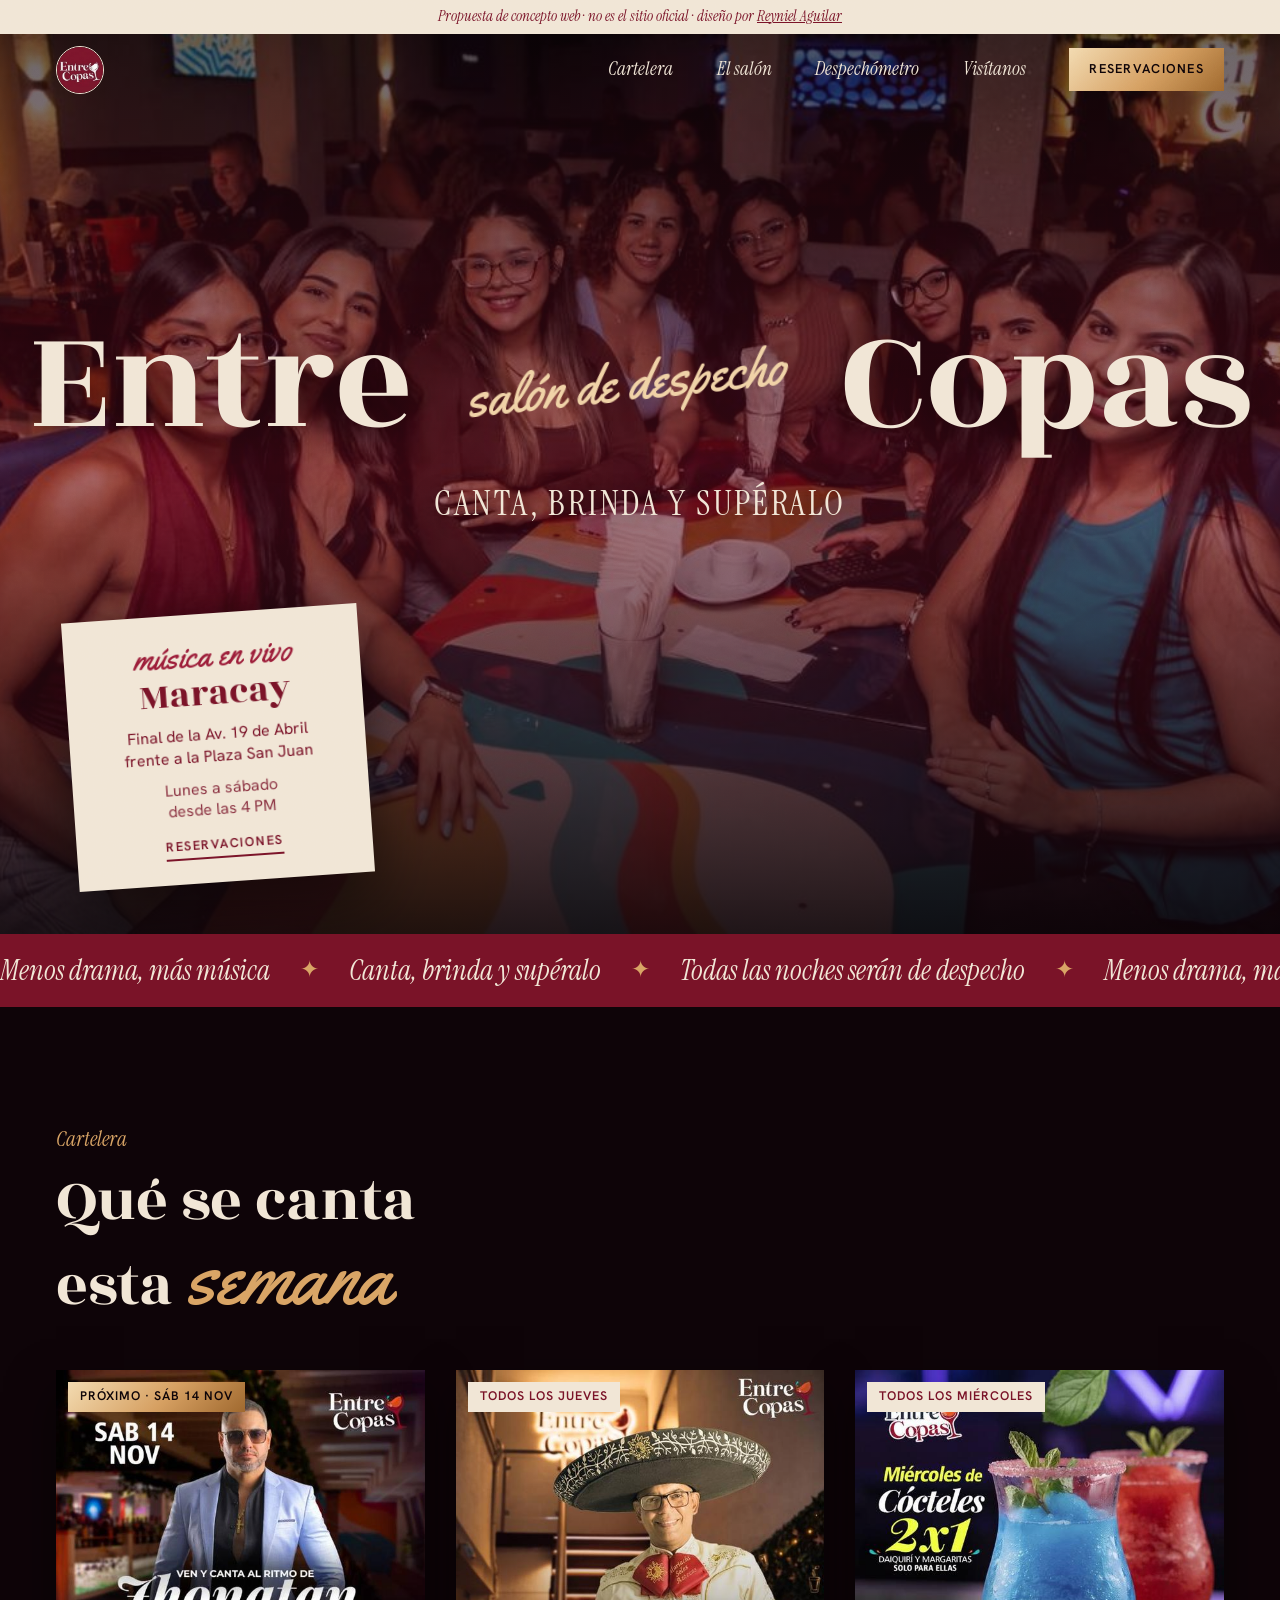
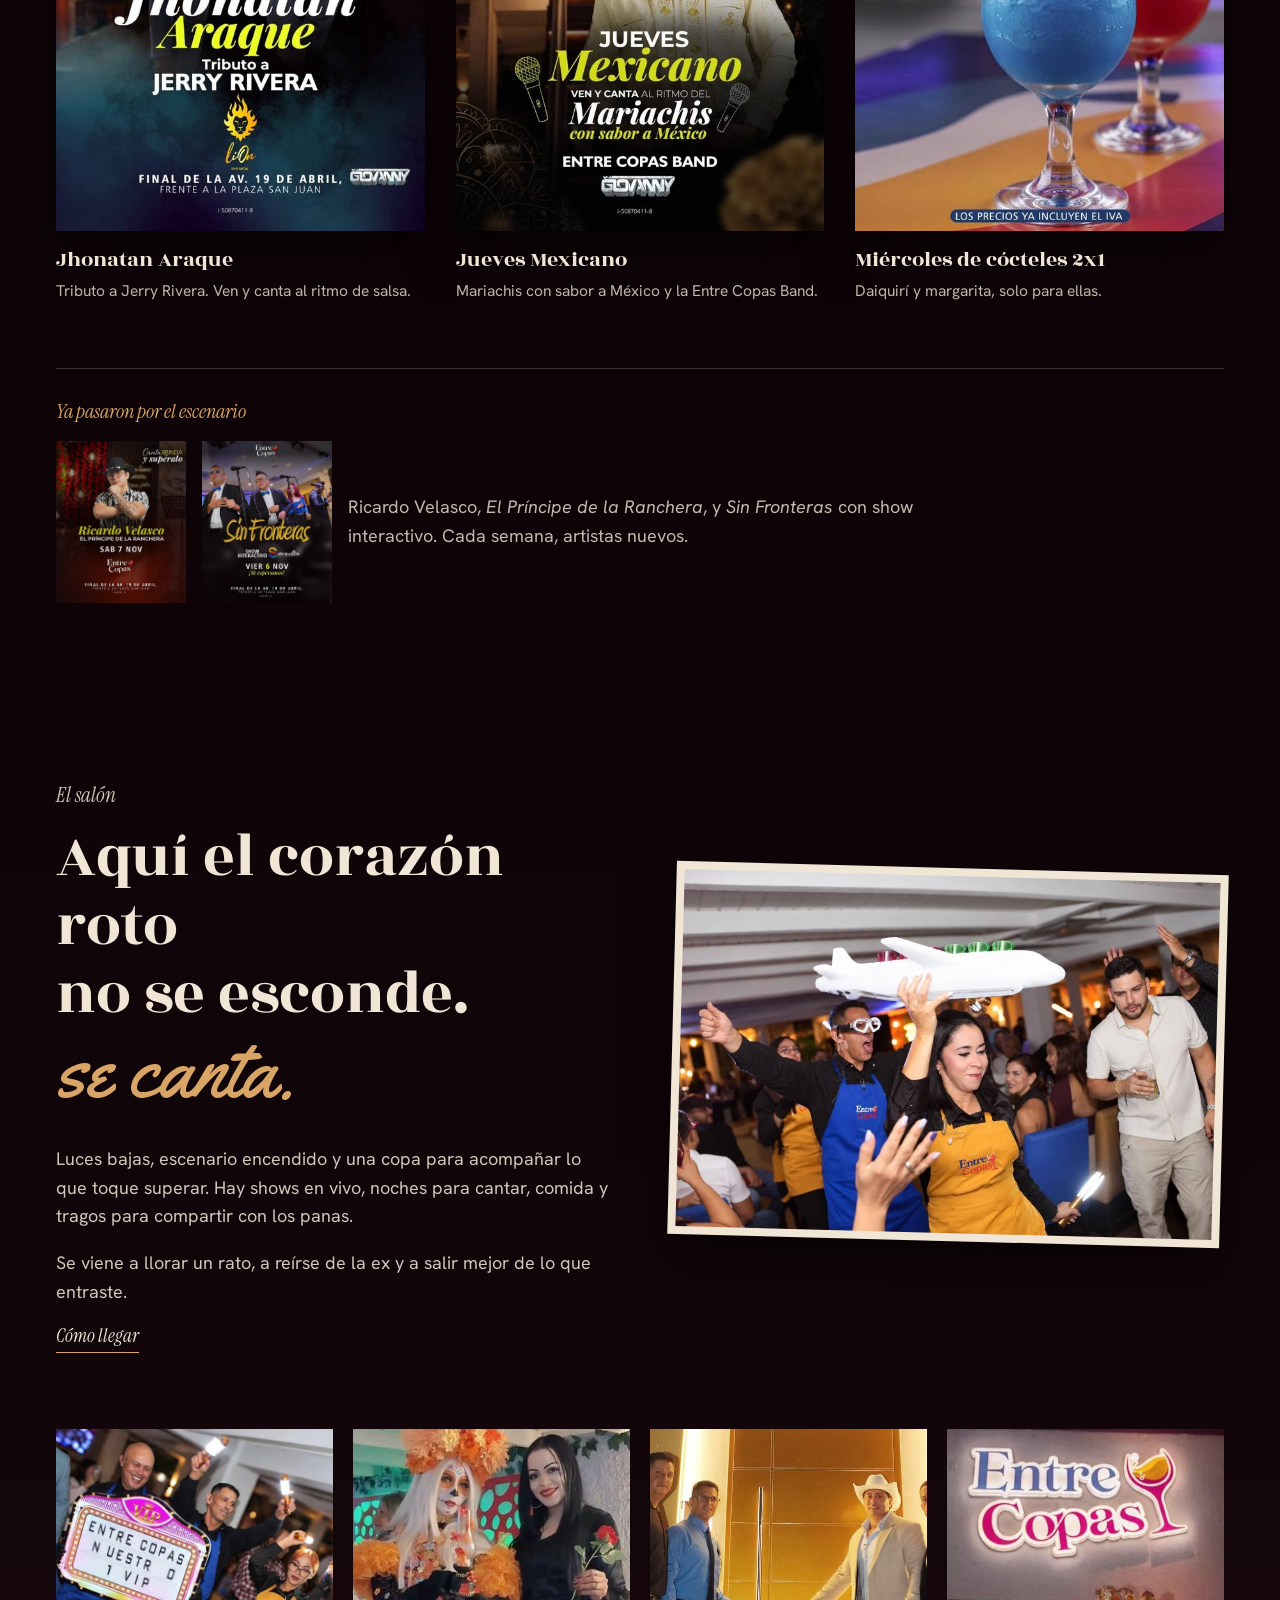
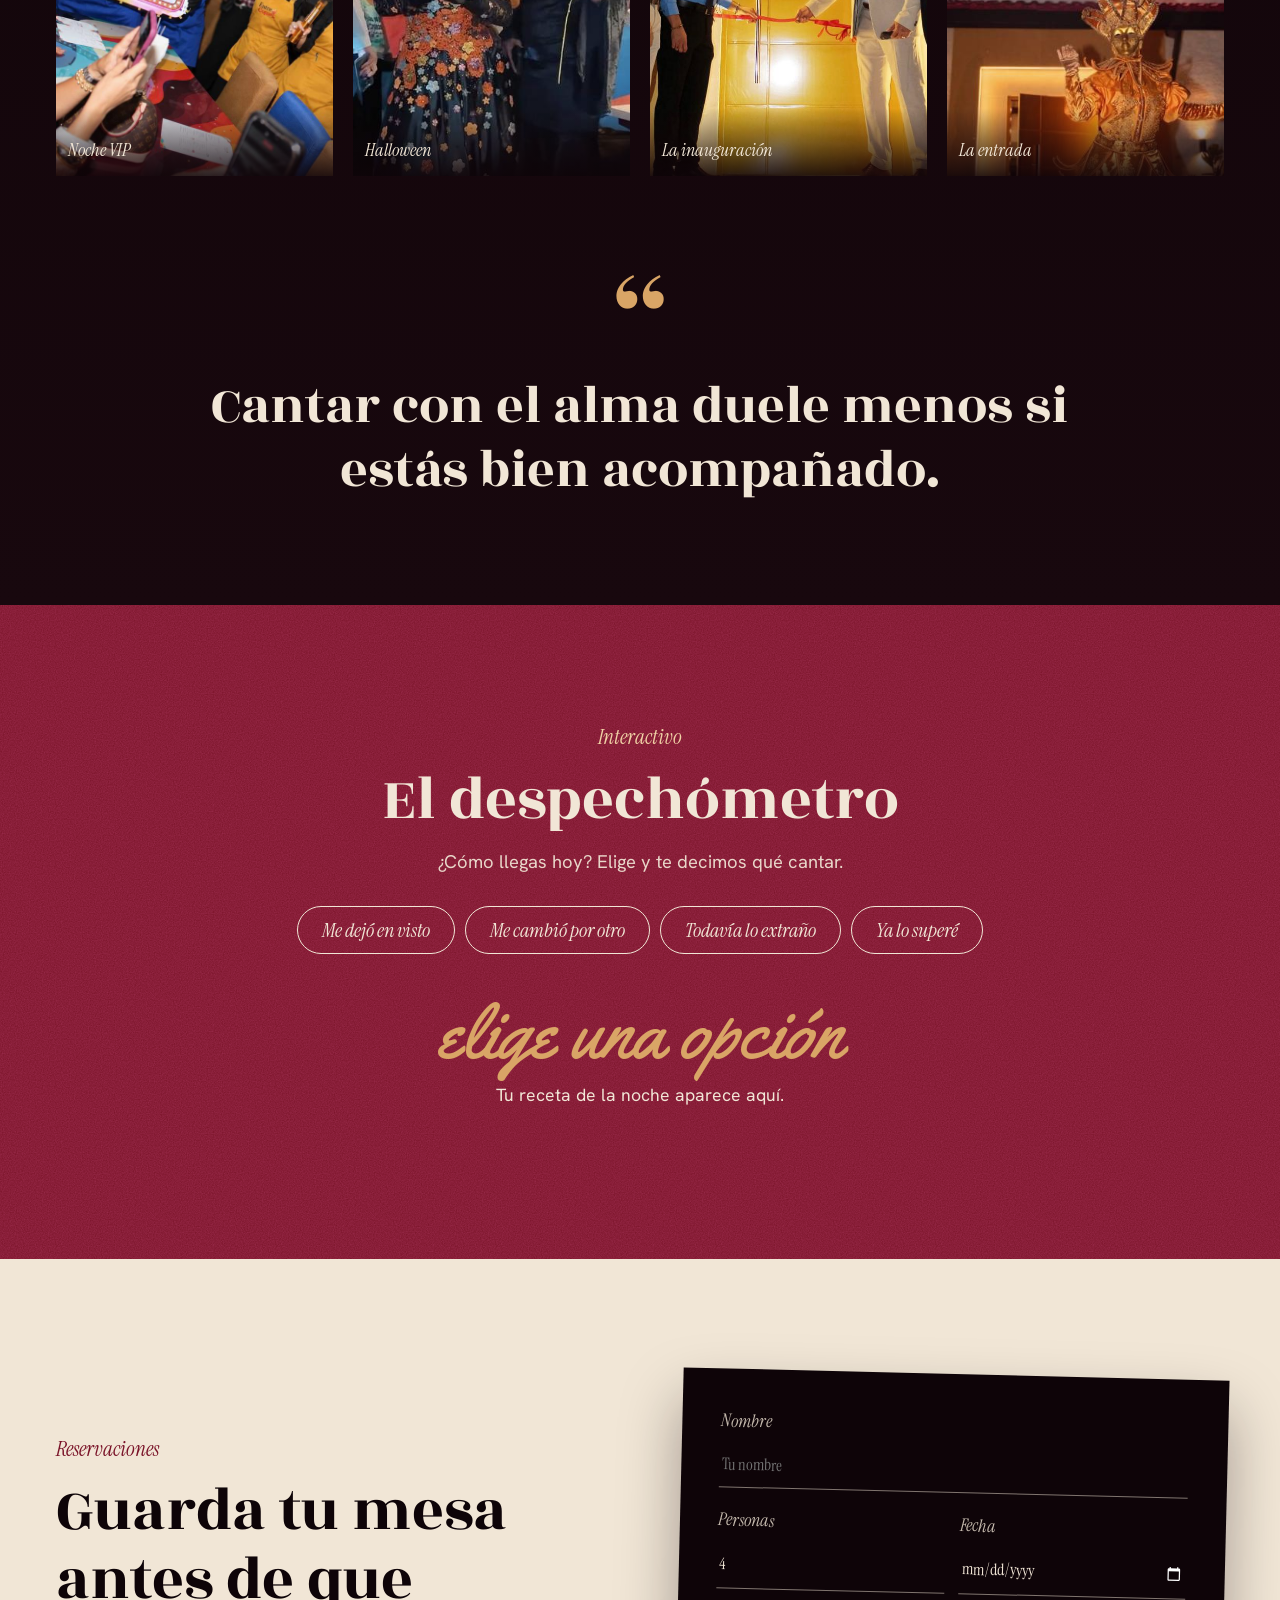
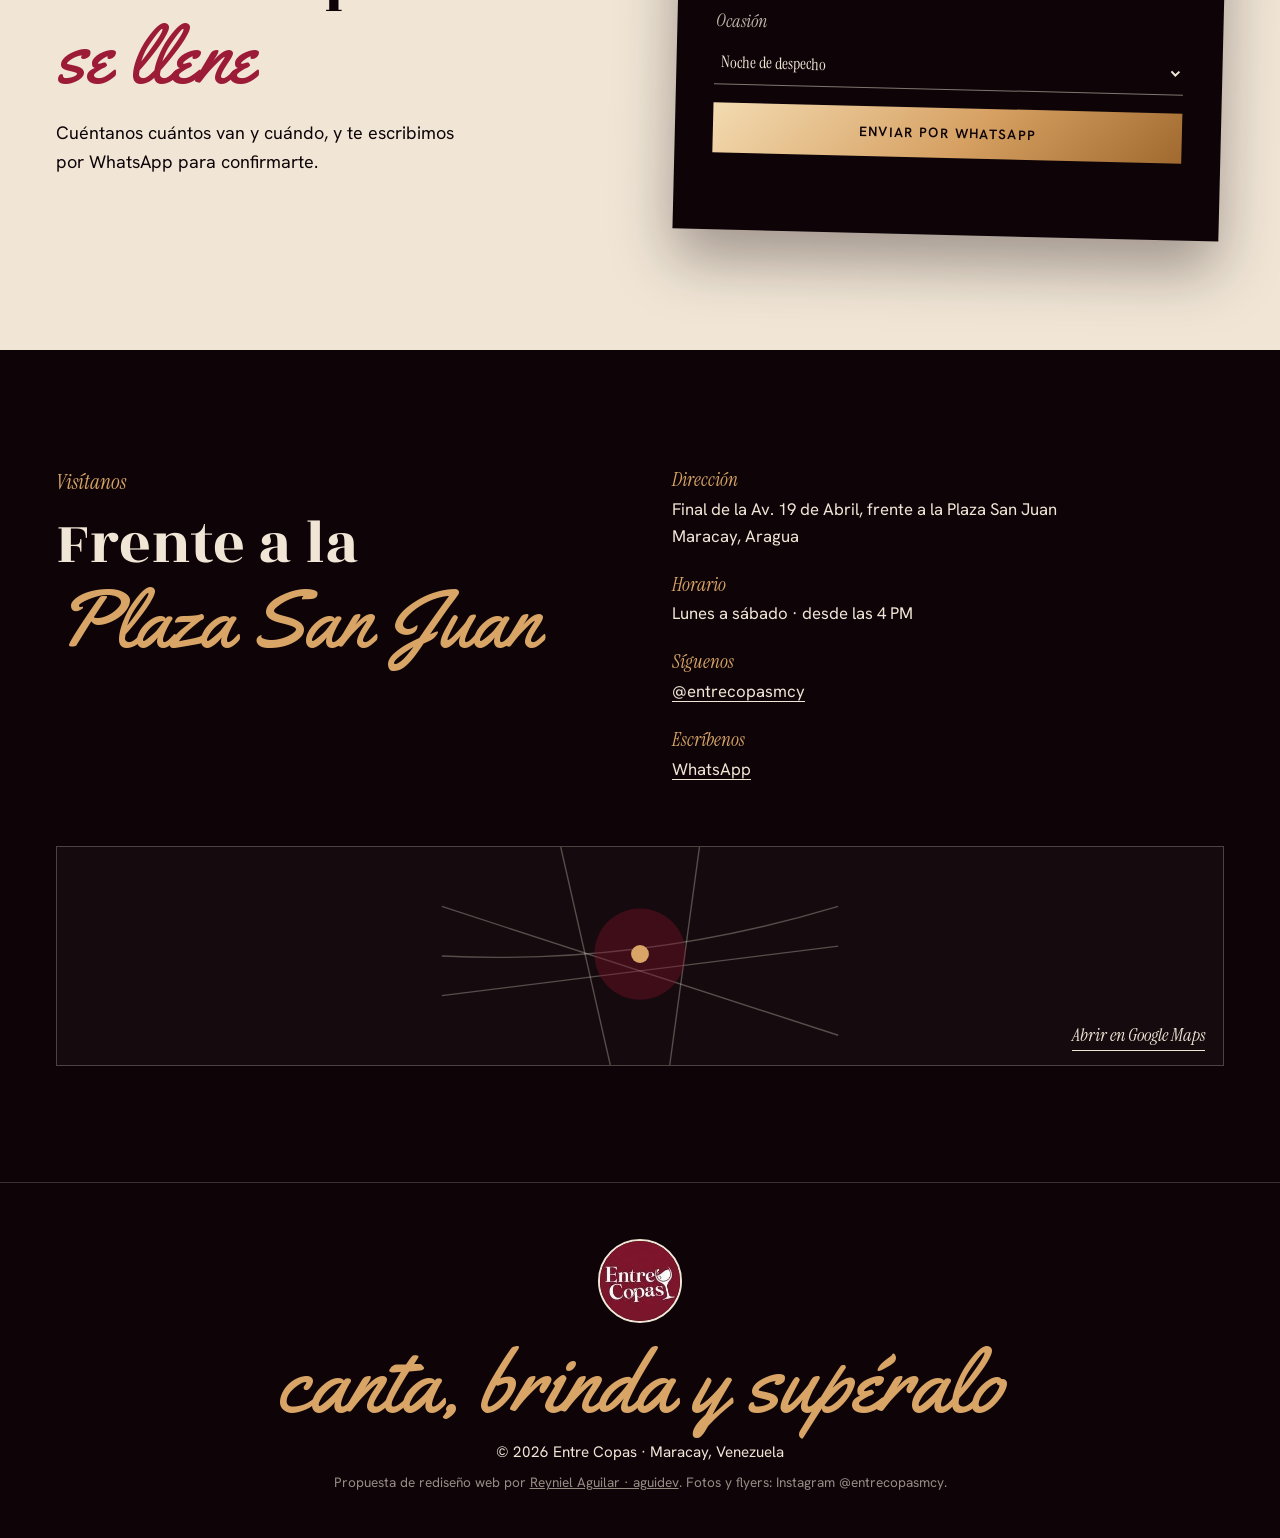
==== commit be097514: "Rediseño: hero a pantalla completa estilo referencias, paleta vino/crema/dorado y nuevas tipografías" ====
--- a/index.html
+++ b/index.html
@@ -9,7 +9,7 @@
 <link rel="icon" href="img/logo.jpg">
 <link rel="preconnect" href="https://fonts.googleapis.com">
 <link rel="preconnect" href="https://fonts.gstatic.com" crossorigin>
-<link href="https://fonts.googleapis.com/css2?family=Playfair+Display:ital,wght@0,700;0,800;0,900;1,700;1,800;1,900&family=Newsreader:ital,opsz,wght@0,6..72,400;0,6..72,600;1,6..72,400;1,6..72,500&family=Mrs+Saint+Delafield&display=swap" rel="stylesheet">
+<link href="https://fonts.googleapis.com/css2?family=Hanken+Grotesk:wght@400;500;600&family=Instrument+Serif:ital@0;1&family=Rozha+One&family=Yellowtail&display=swap" rel="stylesheet">
 <link rel="stylesheet" href="styles.css">
 </head>
 <body>
@@ -18,15 +18,14 @@
 
 <header class="nav" id="top">
   <a class="nav__brand" href="#top" aria-label="Entre Copas, inicio">
-    <img src="img/logo.jpg" width="46" height="46" alt="Logo de Entre Copas">
-    <span>Entre Copas</span>
+    <img src="img/logo.jpg" width="48" height="48" alt="Logo de Entre Copas">
   </a>
   <nav class="nav__links" aria-label="Principal">
     <a href="#cartelera">Cartelera</a>
     <a href="#salon">El salón</a>
     <a href="#despecho">Despechómetro</a>
     <a href="#visita">Visítanos</a>
-    <a href="#reservas" class="nav__cta">Reservar</a>
+    <a href="#reservas" class="nav__cta">Reservaciones</a>
   </nav>
 </header>
 
@@ -34,45 +33,36 @@
 
 <!-- HERO -->
 <section class="hero" aria-labelledby="hero-title">
-  <div class="hero__glow" aria-hidden="true"></div>
-  <div class="wrap hero__grid">
-    <div class="hero__copy">
-      <p class="eyebrow">Salón de despecho · Música en vivo</p>
-      <h1 id="hero-title" class="hero__title"><span>Entre</span> <em>Copas</em></h1>
-      <p class="hero__tag">Canta, brinda y supéralo</p>
-      <p class="hero__lede">Shows en vivo, tragos y comida para compartir, frente a la Plaza San Juan, en Maracay.</p>
-      <div class="hero__actions">
-        <a class="btn" href="#reservas">Reservar mesa</a>
-        <a class="btn btn--ghost" href="#cartelera">Ver cartelera</a>
-      </div>
-      <ul class="hero__facts">
-        <li><b>Lun – Sáb</b><span>desde las 4 PM</span></li>
-        <li><b>Av. 19 de Abril</b><span>frente a la Plaza San Juan</span></li>
-      </ul>
-    </div>
-
-    <div class="hero__media" aria-hidden="false">
-      <figure class="ph ph--main">
-        <img src="img/show-mesero.jpg" width="900" height="600" alt="El equipo de Entre Copas animando el salón en plena noche de show" fetchpriority="high">
-      </figure>
-      <figure class="ph ph--sign">
-        <img src="img/letrero.jpg" width="394" height="700" alt="Letrero luminoso de Entre Copas dentro del salón">
-      </figure>
-      <img class="hero__badge" src="img/logo.jpg" width="110" height="110" alt="">
-    </div>
-  </div>
-  <a class="hero__scroll" href="#cartelera" aria-label="Ir a la cartelera">↓</a>
+  <img class="hero__bg" src="img/grupo.jpg" width="1000" height="670" alt="Un grupo de amigas disfrutando en una mesa del salón Entre Copas" fetchpriority="high">
+  <div class="hero__shade" aria-hidden="true"></div>
+
+  <div class="hero__inner">
+    <h1 id="hero-title" class="hero__title">
+      <span class="w w1">Entre</span>
+      <span class="gap" aria-hidden="true">salón de despecho</span>
+      <span class="w w2">Copas</span>
+    </h1>
+    <p class="hero__sub">Canta, brinda<br class="br-m"> y supéralo</p>
+  </div>
+
+  <aside class="card" aria-label="Horario y ubicación">
+    <p class="card__script">música en vivo</p>
+    <p class="card__big">Maracay</p>
+    <p class="card__line">Final de la Av. 19 de Abril<br>frente a la Plaza San Juan</p>
+    <p class="card__line card__line--sm">Lunes a sábado<br>desde las 4 PM</p>
+    <a class="card__cta" href="#reservas">Reservaciones</a>
+  </aside>
 </section>
 
 <!-- MARQUEE -->
 <div class="marquee" aria-hidden="true">
   <div class="marquee__track">
-    <span>Menos drama, más música</span><i>♥</i>
-    <span>Canta, brinda y supéralo</span><i>♥</i>
-    <span>Todas las noches serán de despecho</span><i>♥</i>
-    <span>Menos drama, más música</span><i>♥</i>
-    <span>Canta, brinda y supéralo</span><i>♥</i>
-    <span>Todas las noches serán de despecho</span><i>♥</i>
+    <span>Menos drama, más música</span><i>✦</i>
+    <span>Canta, brinda y supéralo</span><i>✦</i>
+    <span>Todas las noches serán de despecho</span><i>✦</i>
+    <span>Menos drama, más música</span><i>✦</i>
+    <span>Canta, brinda y supéralo</span><i>✦</i>
+    <span>Todas las noches serán de despecho</span><i>✦</i>
   </div>
 </div>
 
@@ -80,7 +70,7 @@
 <section class="stage reveal" id="cartelera" aria-labelledby="stage-title">
   <div class="wrap">
     <p class="eyebrow">Cartelera</p>
-    <h2 id="stage-title" class="display">Qué se canta<br>esta <em>semana</em></h2>
+    <h2 id="stage-title" class="display">Qué se canta<br>esta <span class="script script--gold">semana</span></h2>
     <div class="flyers">
       <article class="flyer">
         <span class="flyer__tag flyer__tag--hot">Próximo · Sáb 14 nov</span>
@@ -114,13 +104,13 @@
   <div class="wrap salon__grid">
     <div class="salon__text">
       <p class="eyebrow">El salón</p>
-      <h2 id="salon-title" class="display">Aquí el corazón roto<br>no se esconde.<br><span class="script script--lime">se canta.</span></h2>
+      <h2 id="salon-title" class="display">Aquí el corazón roto<br>no se esconde.<br><span class="script script--gold">se canta.</span></h2>
       <p>Luces bajas, escenario encendido y una copa para acompañar lo que toque superar. Hay shows en vivo, noches para cantar, comida y tragos para compartir con los panas.</p>
       <p>Se viene a llorar un rato, a reírse de la ex y a salir mejor de lo que entraste.</p>
       <a class="link" href="#visita">Cómo llegar</a>
     </div>
     <figure class="salon__photo">
-      <img src="img/grupo.jpg" width="1000" height="670" loading="lazy" alt="Grupo de amigas disfrutando en una mesa del salón">
+      <img src="img/show-mesero.jpg" width="900" height="600" loading="lazy" alt="El equipo de Entre Copas animando el salón en plena noche de show">
     </figure>
   </div>
 
@@ -129,6 +119,10 @@
     <figure><img src="img/halloween.jpg" width="360" height="640" loading="lazy" alt="Disfraces en la noche de Halloween"><figcaption>Halloween</figcaption></figure>
     <figure><img src="img/inauguracion.jpg" width="1000" height="674" loading="lazy" alt="Corte de cinta en la inauguración de Entre Copas"><figcaption>La inauguración</figcaption></figure>
     <figure><img src="img/entrada.jpg" width="360" height="640" loading="lazy" alt="Entrada del local con el letrero de Entre Copas"><figcaption>La entrada</figcaption></figure>
+  </div>
+
+  <div class="wrap">
+    <blockquote class="quote">Cantar con el alma duele menos si estás bien acompañado.</blockquote>
   </div>
 </section>
 
@@ -145,7 +139,7 @@
       <button class="chip" data-k="listo">Ya lo superé</button>
     </div>
     <div class="meter__out" id="meterOut" aria-live="polite">
-      <p class="meter__vibe script script--lime">elige una opción</p>
+      <p class="meter__vibe script script--gold">elige una opción</p>
       <p class="meter__txt">Tu receta de la noche aparece aquí.</p>
     </div>
   </div>
@@ -184,7 +178,7 @@
   <div class="wrap visit__grid">
     <div>
       <p class="eyebrow">Visítanos</p>
-      <h2 id="visit-title" class="display">Frente a la<br><span class="script script--lime">Plaza San Juan</span></h2>
+      <h2 id="visit-title" class="display">Frente a la<br><span class="script script--gold">Plaza San Juan</span></h2>
     </div>
     <dl class="visit__info">
       <div><dt>Dirección</dt><dd>Final de la Av. 19 de Abril, frente a la Plaza San Juan<br>Maracay, Aragua</dd></div>
@@ -193,7 +187,7 @@
       <div><dt>Escríbenos</dt><dd><a href="https://wa.link/oua7ji" target="_blank" rel="noopener">WhatsApp</a></dd></div>
     </dl>
     <a class="map" href="https://www.google.com/maps/search/?api=1&query=Plaza+San+Juan+Av.+19+de+Abril+Maracay" target="_blank" rel="noopener">
-      <svg viewBox="0 0 400 220" aria-hidden="true"><g fill="none" stroke="#f2e9dc" stroke-opacity=".35" stroke-width="1.4"><path d="M0 150 L400 100"/><path d="M0 60 L400 190"/><path d="M120 0 L170 220"/><path d="M260 0 L230 220"/><path d="M0 110 Q200 120 400 60"/></g><circle cx="200" cy="108" r="46" fill="#7a1328" fill-opacity=".35"/><circle cx="200" cy="108" r="9" fill="#e6f23a"/></svg>
+      <svg viewBox="0 0 400 220" aria-hidden="true"><g fill="none" stroke="#f1e6d6" stroke-opacity=".3" stroke-width="1.4"><path d="M0 150 L400 100"/><path d="M0 60 L400 190"/><path d="M120 0 L170 220"/><path d="M260 0 L230 220"/><path d="M0 110 Q200 120 400 60"/></g><circle cx="200" cy="108" r="46" fill="#7a1328" fill-opacity=".4"/><circle cx="200" cy="108" r="9" fill="#d9a566"/></svg>
       <span>Abrir en Google Maps</span>
     </a>
   </div>
@@ -203,7 +197,7 @@
 
 <footer class="foot">
   <img src="img/logo.jpg" width="84" height="84" alt="Entre Copas" class="foot__logo">
-  <p class="foot__big script script--lime">canta, brinda y supéralo</p>
+  <p class="foot__big script script--gold">canta, brinda y supéralo</p>
   <p>© 2026 Entre Copas · Maracay, Venezuela</p>
   <p class="foot__small">Propuesta de rediseño web por <a href="https://aguilarzrw.github.io/portafolio-web/" target="_blank" rel="noopener">Reyniel Aguilar · aguidev</a>. Fotos y flyers: Instagram @entrecopasmcy.</p>
 </footer>
--- a/styles.css
+++ b/styles.css
@@ -1,86 +1,86 @@
 :root{
-  --ink:#0f0508;
-  --ink-2:#1a0a10;
+  --ink:#0e0408;
+  --ink-2:#18080e;
   --wine:#7a1328;
-  --wine-2:#a31d3a;
-  --cream:#f2e9dc;
-  --lime:#e6f23a;
-  --display:'Playfair Display',Georgia,serif;
-  --serif:'Newsreader',Georgia,serif;
-  --script:'Mrs Saint Delafield','Brush Script MT',cursive;
+  --wine-2:#9c1c38;
+  --cream:#f1e6d6;
+  --gold:#d9a566;
+  --gold-2:#f0d2a6;
+  --foil:linear-gradient(135deg,#f3dbb1,#d6a062 55%,#a0692f);
+  --display:'Rozha One',Georgia,serif;
+  --italic:'Instrument Serif',Georgia,serif;
+  --script:'Yellowtail','Brush Script MT',cursive;
+  --body:'Hanken Grotesk',system-ui,sans-serif;
   --grain:url("data:image/svg+xml;utf8,<svg xmlns='http://www.w3.org/2000/svg' width='220' height='220'><filter id='n'><feTurbulence type='fractalNoise' baseFrequency='.85' numOctaves='2' stitchTiles='stitch'/><feColorMatrix values='0 0 0 0 1  0 0 0 0 1  0 0 0 0 1  0 0 0 .55 0'/></filter><rect width='100%' height='100%' filter='url(%23n)'/></svg>");
   --gut:clamp(18px,5vw,56px);
+  --navh:72px;
 }
 *{box-sizing:border-box;margin:0;padding:0}
-html{scroll-behavior:smooth;scroll-padding-top:78px;-webkit-text-size-adjust:100%}
-body{background:var(--ink);color:var(--cream);font-family:var(--serif);font-size:clamp(17px,1.15vw + 12px,20px);line-height:1.55;-webkit-font-smoothing:antialiased;overflow-x:hidden}
+html{scroll-behavior:smooth;scroll-padding-top:80px;-webkit-text-size-adjust:100%}
+body{background:var(--ink);color:var(--cream);font-family:var(--body);font-size:clamp(16px,.35vw + 14.6px,18px);line-height:1.6;-webkit-font-smoothing:antialiased;overflow-x:hidden}
 a{color:inherit}
 img,svg{display:block;max-width:100%;height:auto}
 .wrap{width:min(1180px,100% - 2*var(--gut));margin-inline:auto}
 body::after{content:"";position:fixed;inset:0;pointer-events:none;background-image:var(--grain);opacity:.06;mix-blend-mode:overlay;z-index:90}
 
-.pitch-bar{background:var(--lime);color:var(--ink);font-style:italic;font-size:13px;line-height:1.3;text-align:center;padding:7px 12px}
-.pitch-bar a{font-weight:600}
+.pitch-bar{background:var(--cream);color:var(--wine);font-family:var(--italic);font-style:italic;font-size:15px;line-height:1.3;text-align:center;padding:7px 12px}
+.pitch-bar a{text-decoration-thickness:1px}
 
-/* NAV (sticky) */
-.nav{position:sticky;top:0;z-index:60;display:flex;justify-content:space-between;align-items:center;gap:14px;padding:10px var(--gut);
-  background:rgba(15,5,8,.82);backdrop-filter:blur(10px);-webkit-backdrop-filter:blur(10px);border-bottom:1px solid rgba(242,233,220,.1)}
-.nav__brand{display:flex;align-items:center;gap:12px;text-decoration:none;font-family:var(--display);font-weight:800;font-size:1.15rem;white-space:nowrap}
+/* NAV: transparente sobre el hero, sólido al hacer scroll */
+.nav{position:sticky;top:0;z-index:60;height:var(--navh);margin-bottom:calc(-1 * var(--navh));display:flex;justify-content:space-between;align-items:center;gap:14px;padding:0 var(--gut);transition:background .3s,backdrop-filter .3s}
+.nav.is-solid{background:rgba(14,4,8,.86);backdrop-filter:blur(10px);-webkit-backdrop-filter:blur(10px);border-bottom:1px solid rgba(241,230,214,.12)}
 .nav__brand img{border-radius:50%;border:1.5px solid var(--cream)}
-.nav__links{display:flex;align-items:center;gap:clamp(14px,2.6vw,38px);font-style:italic;font-size:1.02rem}
-.nav__links a{text-decoration:none;padding:6px 0;position:relative}
-.nav__links a:not(.nav__cta)::after{content:"";position:absolute;left:0;right:0;bottom:2px;height:1.5px;background:var(--cream);transform:scaleX(0);transform-origin:left;transition:transform .3s}
-.nav__links a:not(.nav__cta):hover::after{transform:scaleX(1)}
-.nav__cta{font-style:normal;font-weight:600;background:var(--lime);color:var(--ink);padding:9px 20px!important;border-radius:99px;transition:.25s}
-.nav__cta:hover{background:var(--cream)}
+.nav__links{display:flex;align-items:center;gap:clamp(16px,3.4vw,52px);font-family:var(--italic);font-style:italic;font-size:clamp(1.1rem,1.5vw,1.4rem)}
+.nav__links a{text-decoration:none;position:relative;padding:6px 0}
+.nav__links a:not(.nav__cta)::after{content:"";position:absolute;left:-3%;right:-3%;bottom:-2px;height:7px;opacity:0;transform:scaleX(.4);transform-origin:left;transition:.35s;
+  background:url("data:image/svg+xml;utf8,<svg xmlns='http://www.w3.org/2000/svg' viewBox='0 0 120 8' preserveAspectRatio='none'><path d='M2 5 C30 1 70 7 118 3' fill='none' stroke='%23f1e6d6' stroke-width='2.6' stroke-linecap='round'/></svg>") center/100% 100% no-repeat}
+.nav__links a:not(.nav__cta):hover::after{opacity:1;transform:scaleX(1)}
+.nav__cta{font-family:var(--body)!important;font-style:normal!important;font-weight:600;font-size:.8rem;letter-spacing:.1em;text-transform:uppercase;background:var(--foil);color:var(--ink);padding:11px 20px!important;transition:filter .25s}
+.nav__cta:hover{filter:brightness(1.12)}
 
 /* HERO */
-.hero{position:relative;padding:clamp(34px,6vw,84px) 0 clamp(60px,8vw,110px);overflow:hidden;
-  background:radial-gradient(60% 60% at 80% 30%,rgba(163,29,58,.5),transparent 70%),radial-gradient(50% 50% at 0% 100%,rgba(122,19,40,.6),transparent 70%),linear-gradient(180deg,#14070c,#0f0508)}
-.hero__grid{display:grid;grid-template-columns:1.05fr .95fr;gap:clamp(24px,4vw,64px);align-items:center}
-.eyebrow{font-style:italic;font-size:1.05rem;color:var(--lime);margin-bottom:14px}
-.eyebrow--dark{color:var(--wine)}
-.hero__title{font-family:var(--display);font-weight:900;line-height:.92;letter-spacing:-.02em;font-size:clamp(3.6rem,10.5vw,9rem)}
-.hero__title span,.hero__title em{display:block}
-.hero__title em{font-style:italic;font-weight:800;color:#ffd9c2}
-.hero__tag{font-family:var(--script);font-size:clamp(2.2rem,5vw,3.8rem);line-height:1;color:var(--lime);margin:clamp(10px,1.6vw,20px) 0 12px;rotate:-2deg;transform-origin:left}
-.hero__lede{max-width:30em;color:rgba(242,233,220,.88);font-size:1.08rem}
-.hero__actions{display:flex;flex-wrap:wrap;gap:12px;margin-top:clamp(18px,2.4vw,28px)}
-.btn{display:inline-block;font-family:var(--serif);font-weight:600;font-size:1rem;letter-spacing:.04em;text-transform:uppercase;text-decoration:none;text-align:center;background:var(--lime);color:var(--ink);border:2px solid var(--lime);padding:14px 26px;cursor:pointer;transition:.25s}
-.btn:hover{background:var(--cream);border-color:var(--cream);transform:translateY(-2px)}
-.btn--ghost{background:transparent;color:var(--cream);border-color:rgba(242,233,220,.6)}
-.btn--ghost:hover{background:rgba(242,233,220,.12);border-color:var(--cream)}
-.hero__facts{list-style:none;display:flex;flex-wrap:wrap;gap:10px 34px;margin-top:clamp(20px,3vw,34px);padding-top:18px;border-top:1px solid rgba(242,233,220,.22);font-size:.98rem}
-.hero__facts li{display:grid}
-.hero__facts b{font-family:var(--display);font-weight:700}
-.hero__facts span{font-style:italic;opacity:.8}
+.hero{position:relative;isolation:isolate;min-height:min(100svh,900px);display:grid;align-content:center;padding:calc(var(--navh) + 30px) 0 230px;overflow:hidden}
+.hero__bg{position:absolute;inset:0;width:100%;height:100%;object-fit:cover;object-position:50% 40%;z-index:-2;filter:saturate(.8) contrast(1.06)}
+.hero__shade{position:absolute;inset:0;z-index:-1;background:linear-gradient(180deg,rgba(14,4,8,.62) 0%,rgba(96,12,32,.5) 48%,rgba(14,4,8,.92) 100%)}
+.hero__inner{padding-inline:clamp(10px,2.2vw,36px)}
+.hero__title{display:grid;grid-template-columns:auto 1fr auto;align-items:center;font-family:var(--display);font-weight:400;line-height:.9}
+.hero__title .w{font-size:clamp(3.2rem,11.8vw,13rem);color:var(--cream);text-shadow:0 10px 40px rgba(0,0,0,.5);opacity:0;transform:translateY(34px);animation:rise 1s .1s cubic-bezier(.2,.7,.2,1) forwards}
+.hero__title .w2{animation-delay:.25s}
+.hero__title .gap{font-family:var(--script);font-size:clamp(1.5rem,4.2vw,4.2rem);line-height:1;color:var(--gold-2);text-align:center;rotate:-6deg;text-wrap:balance;padding-inline:.6rem;opacity:0;animation:fade 1s .8s forwards}
+@keyframes rise{to{opacity:1;transform:none}}
+@keyframes fade{to{opacity:1}}
+.hero__sub{margin-top:clamp(16px,2.6vw,38px);text-align:center;font-family:var(--italic);font-size:clamp(1.3rem,2.7vw,2.4rem);text-transform:uppercase;letter-spacing:.07em;line-height:1.15;text-shadow:0 4px 20px rgba(0,0,0,.5)}
+.br-m{display:none}
 
-/* hero media collage */
-.hero__media{position:relative;min-height:clamp(340px,44vw,560px)}
-.ph{position:absolute;margin:0;background:var(--cream);padding:8px;box-shadow:0 26px 50px rgba(0,0,0,.55)}
-.ph img{width:100%;height:100%;object-fit:cover}
-.ph--main{top:0;right:0;width:86%;aspect-ratio:3/2;rotate:2.2deg}
-.ph--sign{left:0;bottom:0;width:38%;aspect-ratio:9/16;rotate:-4deg;z-index:2}
-.hero__badge{position:absolute;right:-6px;bottom:6%;width:clamp(78px,10vw,118px);height:auto;aspect-ratio:1;border-radius:50%;border:3px solid var(--cream);box-shadow:0 14px 30px rgba(0,0,0,.5);z-index:3;animation:spin 24s linear infinite}
-@keyframes spin{to{rotate:360deg}}
-.hero__scroll{display:none}
+/* tarjeta de papel inclinada (estilo Vin mon lapin) */
+.card{position:absolute;z-index:4;left:clamp(14px,5.5vw,90px);bottom:clamp(22px,4vw,52px);width:min(296px,80vw);padding:26px 24px 24px;color:var(--wine);rotate:-4deg;text-align:center;
+  background:var(--cream);background-image:var(--grain);background-blend-mode:multiply;box-shadow:0 30px 60px rgba(0,0,0,.55);transition:rotate .4s}
+.card:hover{rotate:-1deg}
+.card__script{font-family:var(--script);font-size:2rem;line-height:1;color:var(--wine-2)}
+.card__big{font-family:var(--display);font-size:2.4rem;line-height:1.05;margin:2px 0 2px}
+.card__line{margin-top:10px;font-size:1rem;line-height:1.35}
+.card__line--sm{opacity:.85}
+.card__cta{display:inline-block;margin-top:14px;font-weight:600;font-size:.8rem;letter-spacing:.12em;text-transform:uppercase;color:var(--wine);text-decoration:none;border-bottom:2px solid var(--wine);padding-bottom:2px}
 
 /* MARQUEE */
-.marquee{padding:16px 0;background:var(--wine);overflow:hidden;white-space:nowrap;position:relative;z-index:2}
-.marquee__track{display:inline-flex;gap:30px;align-items:center;animation:scroll 34s linear infinite;font-family:var(--display);font-weight:800;font-style:italic;font-size:clamp(1rem,2vw,1.5rem)}
-.marquee i{font-style:normal;color:var(--lime)}
+.marquee{padding:14px 0;background:var(--wine);overflow:hidden;white-space:nowrap;position:relative;z-index:2}
+.marquee__track{display:inline-flex;gap:30px;align-items:center;animation:scroll 36s linear infinite;font-family:var(--italic);font-style:italic;font-size:clamp(1.3rem,2.2vw,1.9rem)}
+.marquee i{font-style:normal;color:var(--gold);font-size:.8em}
 @keyframes scroll{to{transform:translateX(-50%)}}
 
 /* shared */
 section{position:relative}
-.display{font-family:var(--display);font-weight:900;font-size:clamp(2.1rem,5.4vw,4.2rem);line-height:1.05;letter-spacing:-.015em}
-.display em{font-weight:800;color:#ffd9c2}
+.eyebrow{font-family:var(--italic);font-style:italic;font-size:1.3rem;color:var(--gold);margin-bottom:12px}
+.eyebrow--dark{color:var(--wine)}
+.display{font-family:var(--display);font-weight:400;font-size:clamp(2rem,5vw,3.9rem);line-height:1.1}
 .display--dark{color:var(--ink)}
-.script{font-family:var(--script);font-weight:400;letter-spacing:0;font-size:1.3em;color:var(--wine-2)}
-.script--lime{color:var(--lime)}
-.link{display:inline-block;margin-top:12px;font-style:italic;text-decoration:none;border-bottom:1.5px solid var(--lime)}
+.script{font-family:var(--script);font-weight:400;font-size:1.3em;line-height:1;color:var(--wine-2)}
+.script--gold{color:var(--gold)}
+.link{display:inline-block;margin-top:14px;font-family:var(--italic);font-style:italic;font-size:1.2rem;text-decoration:none;border-bottom:1.5px solid var(--gold)}
 .reveal{opacity:0;transform:translateY(30px);transition:opacity .8s ease,transform .8s cubic-bezier(.2,.7,.2,1)}
 .reveal.in{opacity:1;transform:none}
+.btn{display:inline-block;font-family:var(--body);font-weight:600;font-size:.85rem;letter-spacing:.1em;text-transform:uppercase;text-decoration:none;text-align:center;background:var(--foil);color:var(--ink);border:0;padding:16px 28px;cursor:pointer;transition:filter .25s,transform .25s}
+.btn:hover{filter:brightness(1.12);transform:translateY(-2px)}
 
 /* CARTELERA */
 .stage{padding:clamp(64px,9vw,120px) 0 clamp(40px,6vw,80px)}
@@ -88,12 +88,12 @@
 .flyer{position:relative;display:flex;flex-direction:column;gap:6px}
 .flyer img{width:100%;aspect-ratio:4/5;object-fit:cover;box-shadow:0 22px 44px rgba(0,0,0,.5);transition:transform .4s}
 .flyer:hover img{transform:translateY(-6px) rotate(-.6deg)}
-.flyer h3{font-family:var(--display);font-weight:800;font-size:1.35rem;margin-top:10px;line-height:1.15}
-.flyer p{opacity:.8;font-size:.98rem}
-.flyer__tag{position:absolute;top:12px;left:12px;z-index:2;font-style:italic;font-size:.9rem;background:var(--cream);color:var(--wine);padding:4px 12px;border-radius:99px}
-.flyer__tag--hot{background:var(--lime);color:var(--ink);font-weight:600}
-.past{margin-top:clamp(34px,5vw,64px);padding-top:26px;border-top:1px solid rgba(242,233,220,.2)}
-.past__label{font-style:italic;color:var(--lime);margin-bottom:14px}
+.flyer h3{font-family:var(--display);font-weight:400;font-size:1.4rem;margin-top:10px;line-height:1.15}
+.flyer p{opacity:.78;font-size:.97rem}
+.flyer__tag{position:absolute;top:12px;left:12px;z-index:2;font-size:.78rem;font-weight:600;letter-spacing:.08em;text-transform:uppercase;background:var(--cream);color:var(--wine);padding:5px 12px}
+.flyer__tag--hot{background:var(--foil);color:var(--ink)}
+.past{margin-top:clamp(34px,5vw,64px);padding-top:26px;border-top:1px solid rgba(241,230,214,.2)}
+.past__label{font-family:var(--italic);font-style:italic;font-size:1.25rem;color:var(--gold);margin-bottom:14px}
 .past__row{display:flex;gap:16px;align-items:center}
 .past__row img{width:clamp(86px,12vw,130px);aspect-ratio:4/5;object-fit:cover;flex:none;opacity:.85}
 .past__row p{max-width:34em;opacity:.8}
@@ -101,82 +101,81 @@
 /* SALON */
 .salon{padding:clamp(40px,6vw,90px) 0 clamp(60px,8vw,110px);background:linear-gradient(180deg,var(--ink),var(--ink-2))}
 .salon__grid{display:grid;grid-template-columns:1fr 1fr;gap:clamp(24px,5vw,72px);align-items:center}
-.salon__text p{margin-top:1em;color:rgba(242,233,220,.86)}
-.salon__text .display{margin-bottom:.4em}
+.salon__text p{margin-top:1em;color:rgba(241,230,214,.86)}
+.salon__text .display{margin-bottom:.5em}
 .salon__photo{margin:0;rotate:1.5deg;background:var(--cream);padding:8px;box-shadow:0 26px 50px rgba(0,0,0,.5)}
 .salon__photo img{width:100%;aspect-ratio:3/2;object-fit:cover}
 .mosaic{display:grid;grid-template-columns:repeat(4,1fr);gap:clamp(10px,1.6vw,20px);margin-top:clamp(40px,6vw,80px);align-items:end}
 .mosaic figure{margin:0;position:relative;overflow:hidden}
-.mosaic img{width:100%;aspect-ratio:4/5;object-fit:cover;transition:transform .6s}
+.mosaic img{width:100%;aspect-ratio:4/5;object-fit:cover;transition:transform .6s;filter:saturate(.9)}
 .mosaic figure:hover img{transform:scale(1.05)}
-.mosaic figcaption{position:absolute;left:0;right:0;bottom:0;padding:26px 12px 10px;font-style:italic;font-size:.95rem;background:linear-gradient(transparent,rgba(15,5,8,.85))}
+.mosaic figcaption{position:absolute;left:0;right:0;bottom:0;padding:28px 12px 10px;font-family:var(--italic);font-style:italic;font-size:1.15rem;background:linear-gradient(transparent,rgba(14,4,8,.88))}
+.quote{font-family:var(--display);font-size:clamp(1.7rem,4.4vw,3.4rem);line-height:1.18;text-align:center;max-width:17em;margin:clamp(60px,9vw,120px) auto 0}
+.quote::before{content:"“";display:block;font-size:2.2em;line-height:.6;color:var(--gold);margin-bottom:.1em}
 
 /* METER */
 .meter{padding:clamp(64px,9vw,120px) 0;background:var(--wine);background-image:var(--grain);background-blend-mode:soft-light}
 .meter__box{text-align:center}
-.meter__box .eyebrow{color:var(--cream)}
-.meter__lead{font-size:1.2rem;margin:14px 0 28px;opacity:.9}
+.meter__box .eyebrow{color:var(--gold-2)}
+.meter__lead{font-size:1.15rem;margin:14px 0 28px;opacity:.92}
 .chips{display:flex;flex-wrap:wrap;gap:10px;justify-content:center}
-.chip{font:inherit;font-style:italic;font-size:1.05rem;padding:12px 22px;min-height:44px;border-radius:99px;background:transparent;color:var(--cream);border:1.5px solid var(--cream);cursor:pointer;transition:.25s}
-.chip:hover{background:rgba(242,233,220,.15)}
+.chip{font-family:var(--italic);font-style:italic;font-size:1.25rem;padding:10px 24px;min-height:46px;border-radius:99px;background:transparent;color:var(--cream);border:1.5px solid var(--cream);cursor:pointer;transition:.25s}
+.chip:hover{background:rgba(241,230,214,.15)}
 .chip.on{background:var(--cream);color:var(--wine)}
 .meter__out{margin:40px auto 0;max-width:620px;min-height:150px}
-.meter__vibe{font-size:clamp(2.8rem,9vw,4.6rem);line-height:1}
-.meter__txt{font-size:1.15rem;margin-top:8px}
+.meter__vibe{font-size:clamp(2.8rem,9vw,4.8rem);line-height:1}
+.meter__txt{font-size:1.1rem;margin-top:10px}
 
 /* BOOK */
 .book{padding:clamp(64px,9vw,120px) 0;background:var(--cream);background-image:var(--grain);background-blend-mode:multiply;color:var(--ink)}
 .book__grid{display:grid;grid-template-columns:1fr 1fr;gap:clamp(28px,6vw,90px);align-items:center}
 .book__p{margin-top:20px;max-width:420px}
-.form{display:grid;gap:18px;background:var(--ink);color:var(--cream);padding:clamp(22px,3vw,40px);rotate:1.4deg;box-shadow:0 30px 60px rgba(15,5,8,.35)}
-.form label{display:grid;gap:6px;font-style:italic;font-size:.95rem;color:rgba(242,233,220,.8)}
+.form{display:grid;gap:18px;background:var(--ink);color:var(--cream);padding:clamp(22px,3vw,40px);rotate:1.4deg;box-shadow:0 30px 60px rgba(14,4,8,.35)}
+.form label{display:grid;gap:6px;font-family:var(--italic);font-style:italic;font-size:1.1rem;color:rgba(241,230,214,.8)}
 .form__row{display:grid;grid-template-columns:1fr 1fr;gap:14px}
-.form input,.form select{font:inherit;font-size:1rem;font-style:normal;color:var(--cream);background:transparent;border:0;border-bottom:1.5px solid rgba(242,233,220,.5);padding:10px 2px;border-radius:0;color-scheme:dark;min-height:44px;width:100%}
+.form input,.form select{font:inherit;font-size:1rem;font-style:normal;color:var(--cream);background:transparent;border:0;border-bottom:1.5px solid rgba(241,230,214,.5);padding:10px 2px;border-radius:0;color-scheme:dark;min-height:44px;width:100%}
 .form select option{color:#111}
-.form input:focus,.form select:focus{outline:0;border-color:var(--lime)}
-.form__msg{min-height:1.4em;font-size:.9rem;font-style:italic;color:var(--lime)}
+.form input:focus,.form select:focus{outline:0;border-color:var(--gold)}
+.form__msg{min-height:1.4em;font-size:.9rem;color:var(--gold-2)}
 
 /* VISIT */
 .visit{padding:clamp(64px,9vw,120px) 0}
 .visit__grid{display:grid;grid-template-columns:1fr 1fr;gap:clamp(24px,5vw,70px)}
 .visit__info{display:grid;gap:20px;align-content:start}
-.visit__info dt{font-style:italic;color:var(--lime);font-size:.95rem}
-.visit__info dd{font-size:1.12rem}
+.visit__info dt{font-family:var(--italic);font-style:italic;font-size:1.2rem;color:var(--gold)}
+.visit__info dd{font-size:1.05rem}
 .visit__info a{text-underline-offset:4px}
-.map{grid-column:1/-1;position:relative;display:block;min-height:220px;border:1px solid rgba(242,233,220,.25);background:#150a0e;text-decoration:none;overflow:hidden}
+.map{grid-column:1/-1;position:relative;display:block;min-height:220px;border:1px solid rgba(241,230,214,.25);background:#150a0e;text-decoration:none;overflow:hidden}
 .map svg{width:100%;height:100%;position:absolute;inset:0}
-.map span{position:absolute;right:18px;bottom:14px;font-style:italic;border-bottom:1.5px solid var(--cream)}
-.map:hover{border-color:var(--lime)}
+.map span{position:absolute;right:18px;bottom:14px;font-family:var(--italic);font-style:italic;font-size:1.15rem;border-bottom:1.5px solid var(--cream)}
+.map:hover{border-color:var(--gold)}
 
 /* FOOT */
-.foot{text-align:center;padding:56px var(--gut) 44px;border-top:1px solid rgba(242,233,220,.2);font-size:.95rem}
+.foot{text-align:center;padding:56px var(--gut) 44px;border-top:1px solid rgba(241,230,214,.2);font-size:.95rem}
 .foot__logo{margin:0 auto 14px;border-radius:50%;border:2px solid var(--cream)}
-.foot__big{font-size:clamp(2.6rem,9vw,6rem);line-height:1;margin-bottom:14px}
+.foot__big{font-size:clamp(2.6rem,9vw,5.6rem);line-height:1;margin-bottom:14px}
 .foot__small{margin-top:8px;opacity:.6;font-size:.85rem}
 
 /* ---------- TABLET ---------- */
 @media (max-width:980px){
   .nav__links a:not(.nav__cta):nth-child(3){display:none}
-  .hero__grid{grid-template-columns:1fr 1fr}
-  .flyers{grid-template-columns:repeat(3,1fr)}
+  .hero{padding-bottom:250px}
 }
 
 /* ---------- MÓVIL ---------- */
 @media (max-width:760px){
-  html{scroll-padding-top:64px}
-  .nav__brand span{display:none}
-  .nav__brand img{width:40px;height:40px}
-  .nav__links{gap:14px;font-size:.98rem}
+  :root{--navh:64px}
+  html{scroll-padding-top:70px}
+  .nav__brand img{width:42px;height:42px}
+  .nav__links{gap:16px}
   .nav__links a:not(.nav__cta):nth-child(n+2){display:none}
-  .hero{padding-top:28px}
-  .hero__grid{grid-template-columns:1fr;gap:34px}
-  .hero__title{font-size:clamp(3.8rem,19vw,6.6rem)}
-  .hero__title span,.hero__title em{display:inline}
-  .hero__title em{margin-left:.15em}
-  .hero__actions .btn{flex:1 1 150px}
-  .hero__media{min-height:0;aspect-ratio:1/1.02;max-width:520px;margin-inline:auto;width:100%}
-  .ph--main{width:88%}
-  .ph--sign{width:40%}
+  .hero{min-height:0;padding:calc(var(--navh) + 34px) 0 44px;align-content:start}
+  .hero__title{grid-template-columns:1fr;justify-items:center;gap:0}
+  .hero__title .w{font-size:clamp(4.6rem,27vw,9rem)}
+  .hero__title .gap{font-size:clamp(2rem,10vw,3.4rem);rotate:-5deg;margin:-.15em 0 -.05em;white-space:nowrap}
+  .hero__sub{font-size:clamp(1.15rem,5.6vw,1.6rem);margin-top:20px}
+  .br-m{display:inline}
+  .card{position:relative;left:auto;bottom:auto;margin:36px auto 0;width:min(310px,84%);rotate:-3deg}
   .flyers{grid-template-columns:1fr;max-width:420px;margin-inline:auto}
   .past__row{align-items:flex-start;flex-wrap:wrap}
   .past__row p{flex:1 1 100%}
@@ -185,14 +184,13 @@
   .mosaic{grid-template-columns:repeat(2,1fr)}
   .form{rotate:0deg}
   .form__row{grid-template-columns:1fr}
-  .visit__info dd{font-size:1.05rem}
   .chip{flex:1 1 calc(50% - 10px)}
 }
 @media (max-width:380px){
-  .hero__title{font-size:3.4rem}
   .chip{flex-basis:100%}
 }
 @media (prefers-reduced-motion:reduce){
   *{animation:none!important;transition:none!important}
   .reveal{opacity:1;transform:none}
+  .hero__title .w,.hero__title .gap{opacity:1;transform:none}
 }
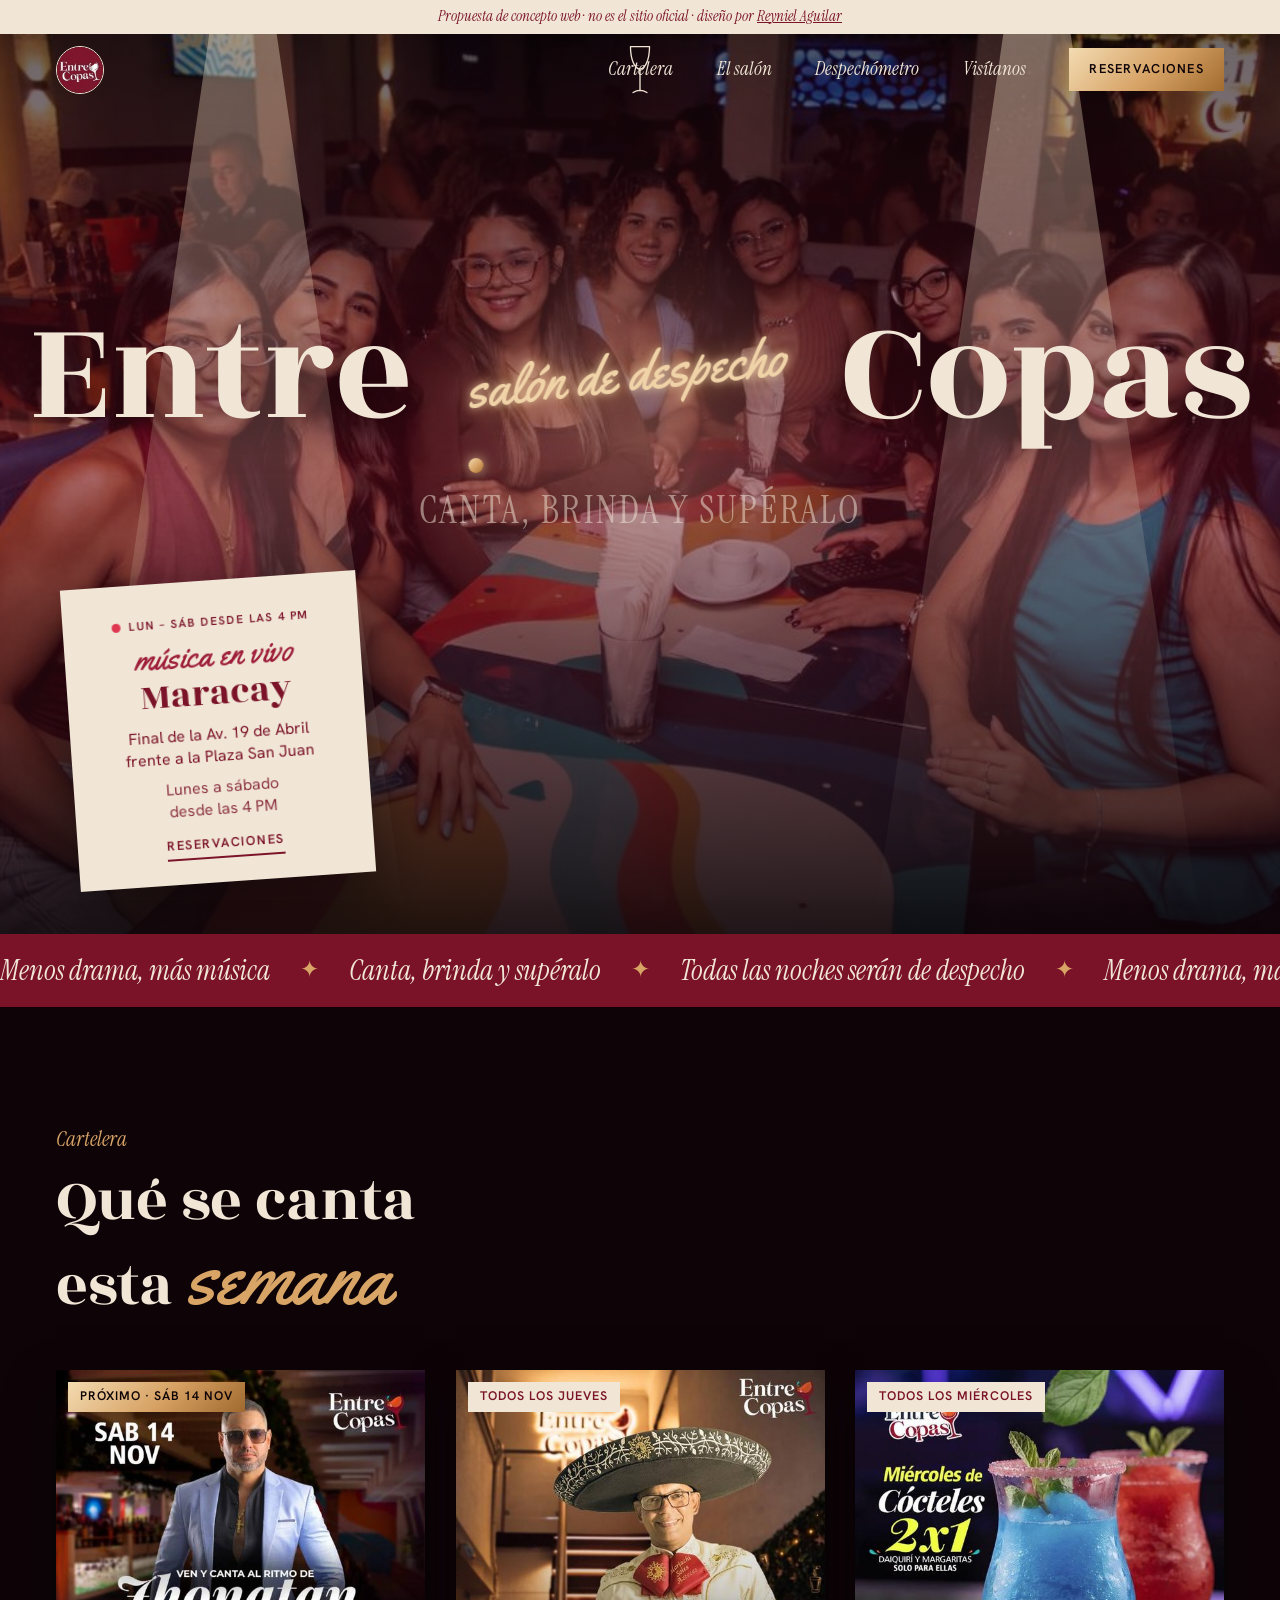
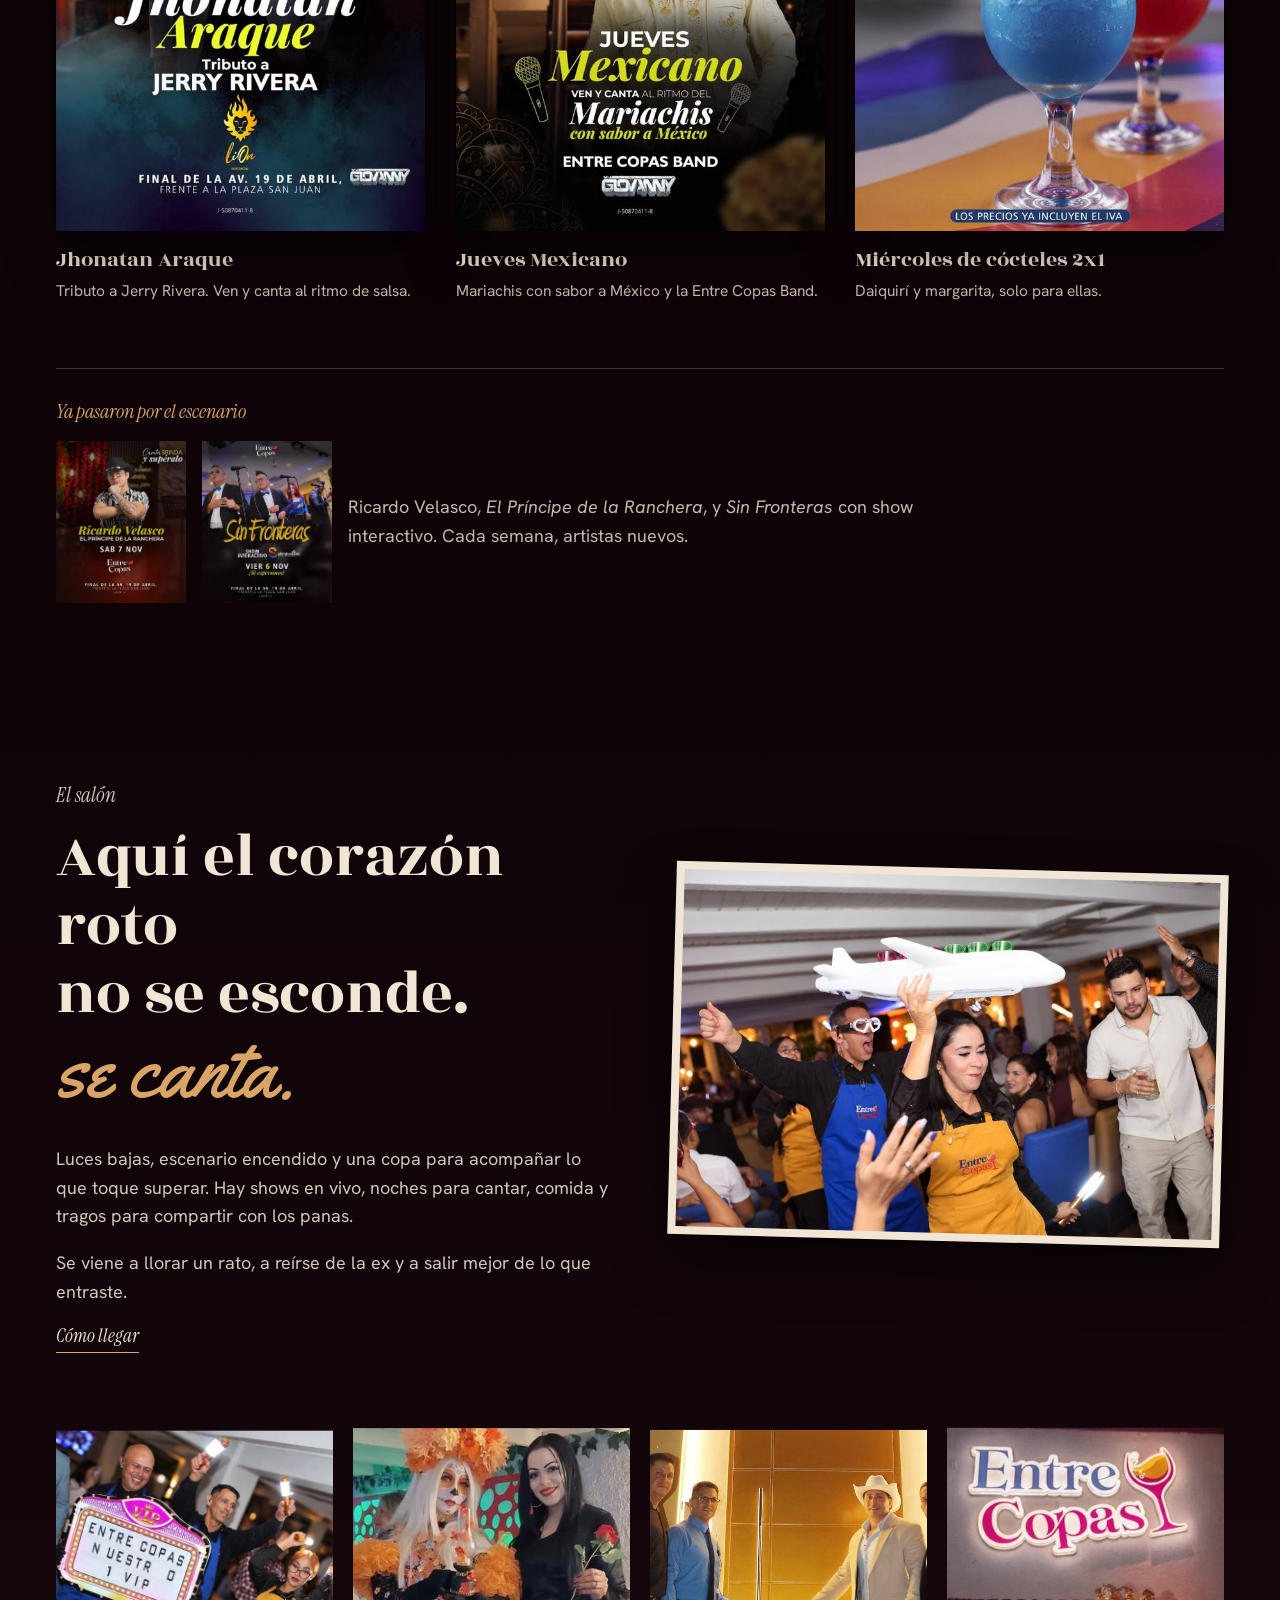
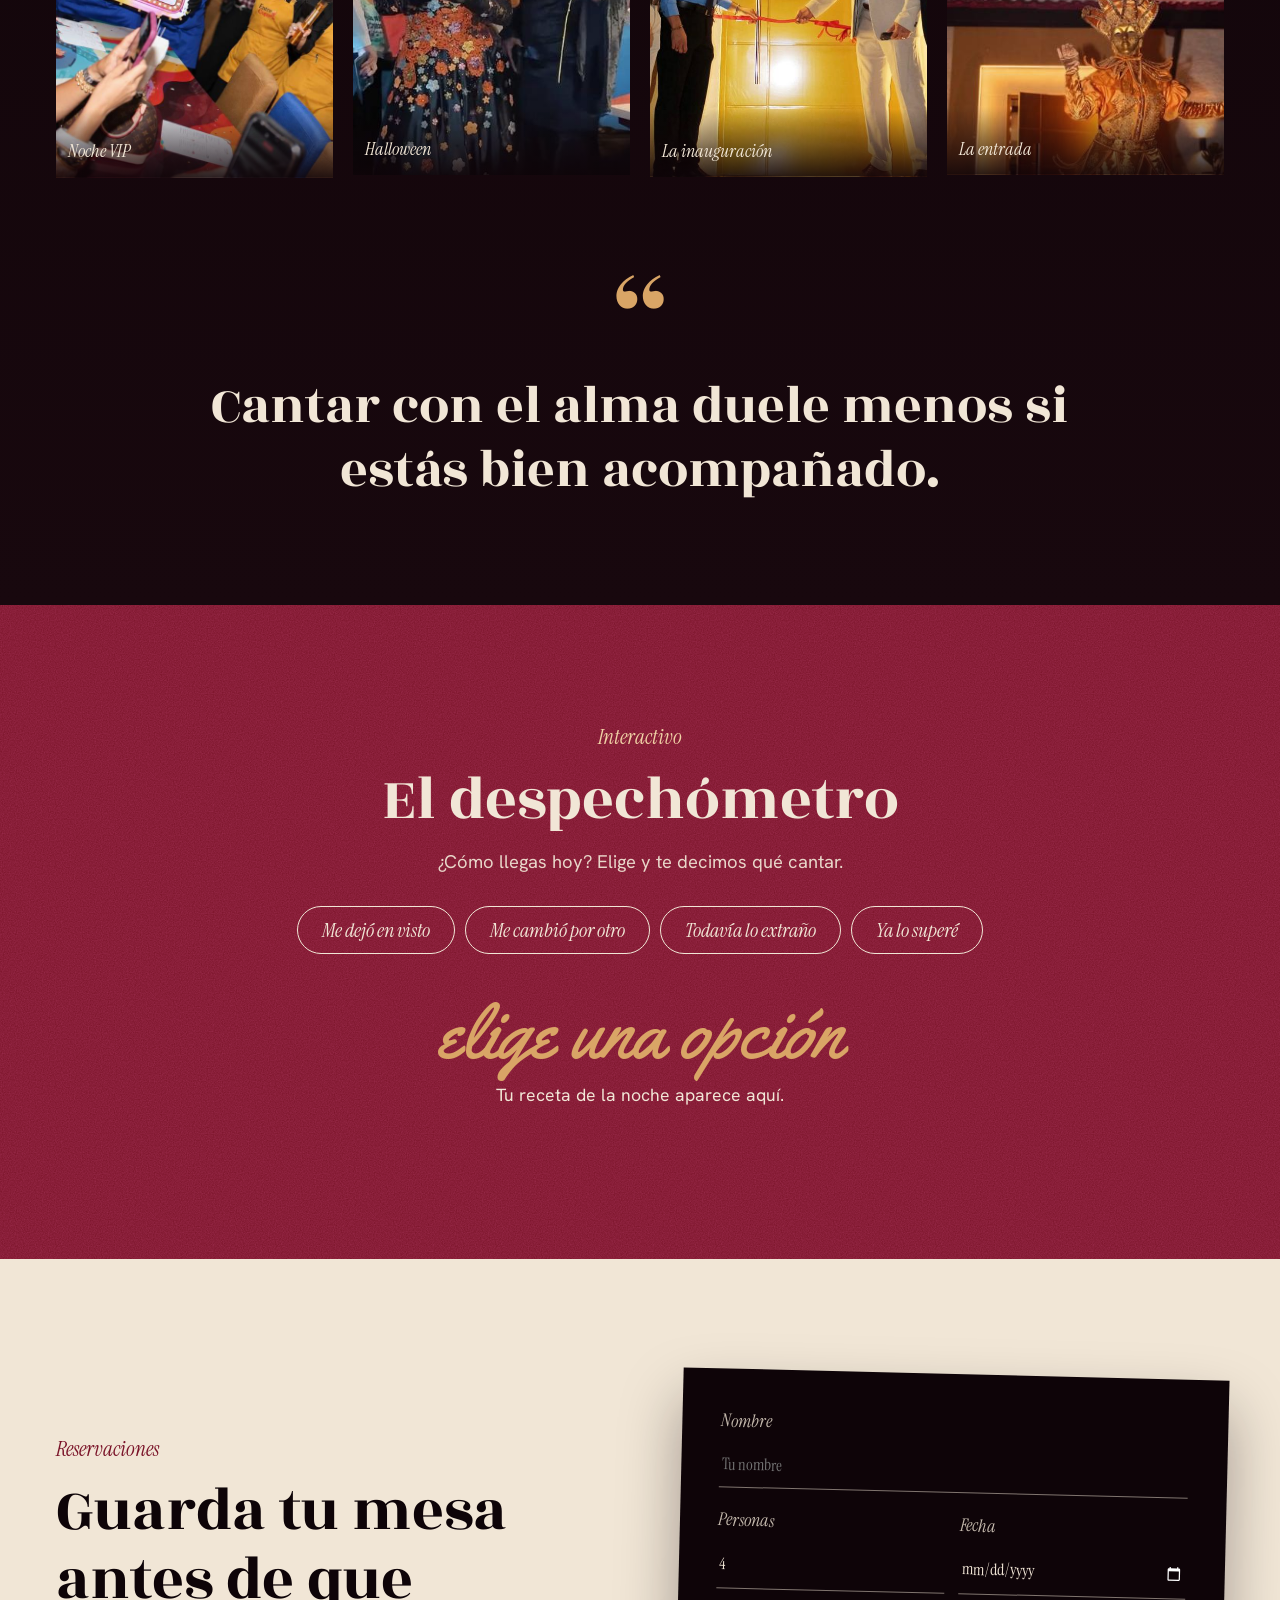
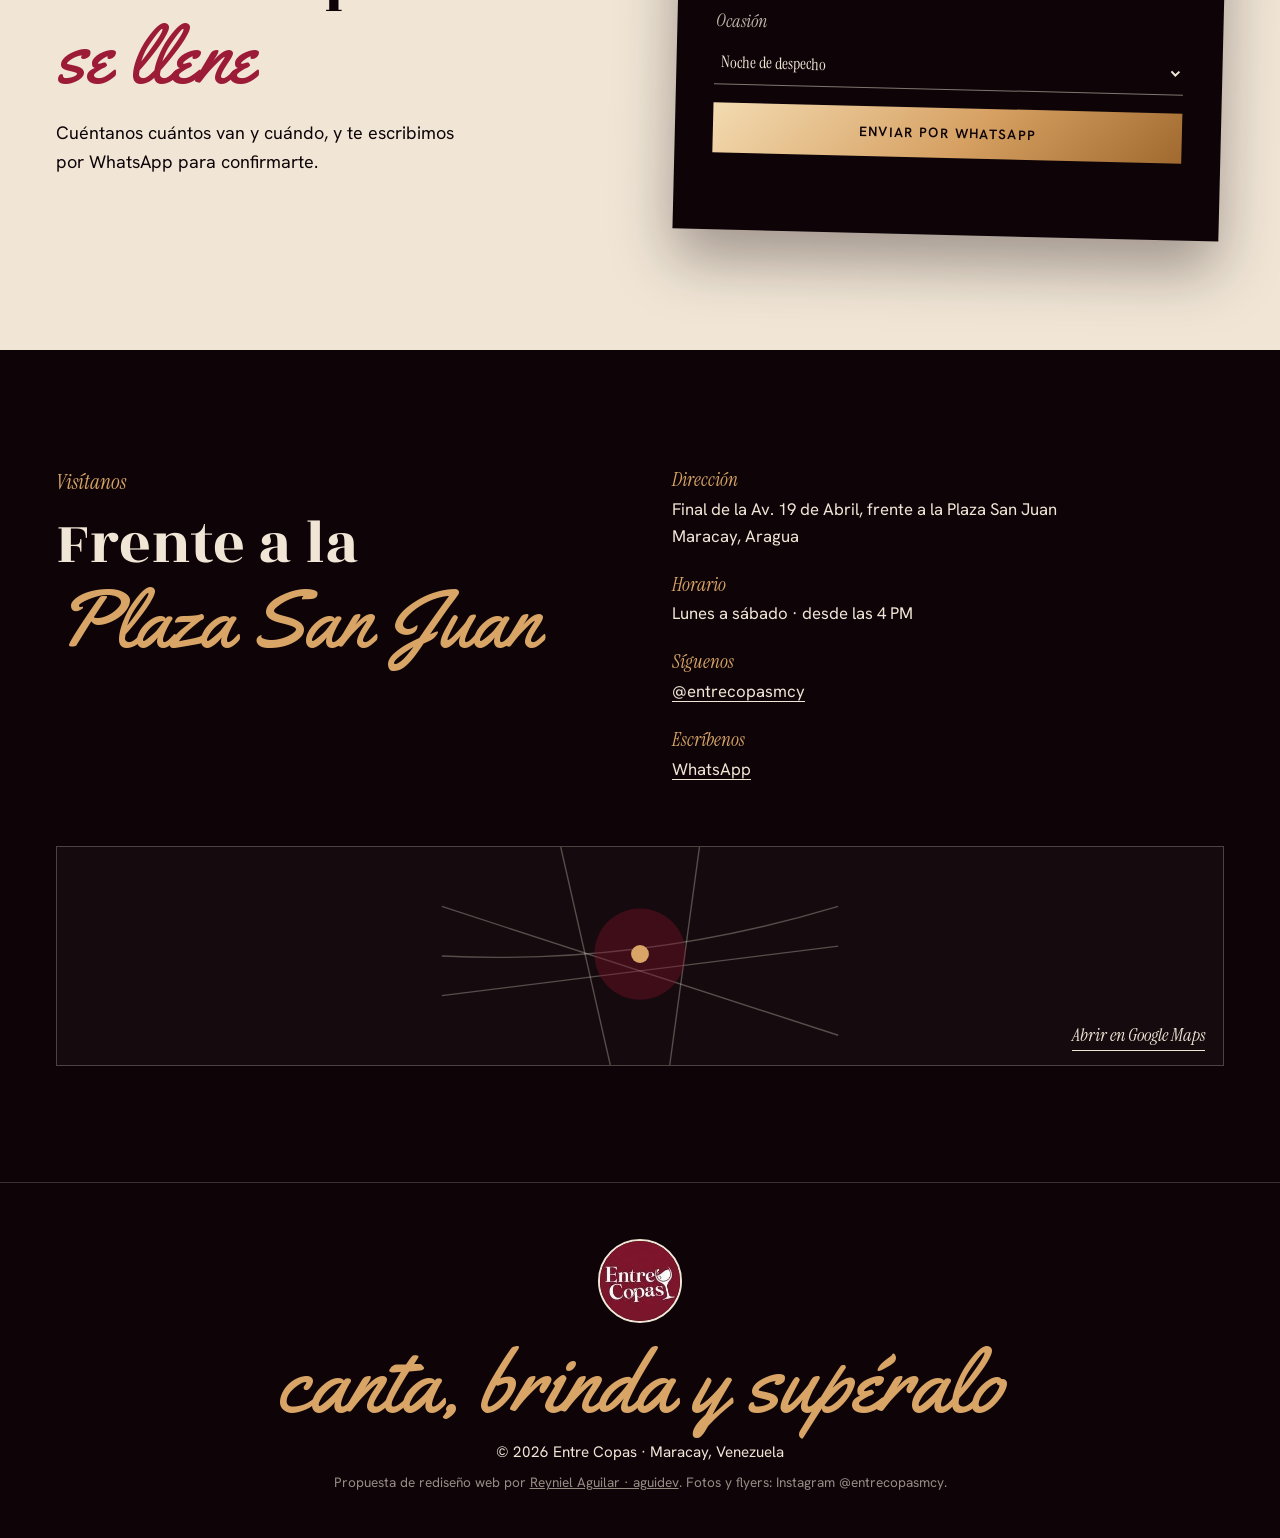
==== commit 60b62bc2: "Motion: telón, reflectores, bolita de karaoke, neón, copa de scroll, tilt 3D y estado abierto ahora " ====
--- a/index.html
+++ b/index.html
@@ -10,9 +10,13 @@
 <link rel="preconnect" href="https://fonts.googleapis.com">
 <link rel="preconnect" href="https://fonts.gstatic.com" crossorigin>
 <link href="https://fonts.googleapis.com/css2?family=Hanken+Grotesk:wght@400;500;600&family=Instrument+Serif:ital@0;1&family=Rozha+One&family=Yellowtail&display=swap" rel="stylesheet">
+<script>try{if(sessionStorage.getItem('ec_seen'))document.documentElement.classList.add('seen');sessionStorage.setItem('ec_seen','1')}catch(e){}</script>
 <link rel="stylesheet" href="styles.css">
 </head>
 <body>
+
+<!-- Telón: se abre al entrar (solo la primera vez por sesión) -->
+<div class="curtain" aria-hidden="true"><i></i><i></i><img class="curtain__logo" src="img/logo.jpg" width="150" height="150" alt=""></div>
 
 <div class="pitch-bar">Propuesta de concepto web · no es el sitio oficial · diseño por <a href="https://aguilarzrw.github.io/portafolio-web/" target="_blank" rel="noopener">Reyniel Aguilar</a></div>
 
@@ -20,6 +24,17 @@
   <a class="nav__brand" href="#top" aria-label="Entre Copas, inicio">
     <img src="img/logo.jpg" width="48" height="48" alt="Logo de Entre Copas">
   </a>
+  <div class="sip" aria-hidden="true" title="¡Salud!">
+    <svg viewBox="0 0 60 120" width="26" height="52">
+      <defs>
+        <clipPath id="bowl"><path d="M8 6H52C52 40 40 58 30 58C20 58 8 40 8 6Z"/></clipPath>
+        <linearGradient id="wineGrad" x1="0" y1="0" x2="0" y2="1"><stop offset="0" stop-color="#c42a4a"/><stop offset="1" stop-color="#7a1328"/></linearGradient>
+      </defs>
+      <g clip-path="url(#bowl)"><rect class="sip__wine" x="0" y="6" width="60" height="52" fill="url(#wineGrad)"/></g>
+      <g fill="none" stroke="#f1e6d6" stroke-width="3" stroke-linecap="round" stroke-linejoin="round"><path d="M8 6H52C52 40 40 58 30 58C20 58 8 40 8 6Z"/><path d="M30 58V108"/><path d="M14 112Q30 102 46 112"/></g>
+    </svg>
+    <span class="sip__salud">¡Salud!</span>
+  </div>
   <nav class="nav__links" aria-label="Principal">
     <a href="#cartelera">Cartelera</a>
     <a href="#salon">El salón</a>
@@ -35,6 +50,9 @@
 <section class="hero" aria-labelledby="hero-title">
   <img class="hero__bg" src="img/grupo.jpg" width="1000" height="670" alt="Un grupo de amigas disfrutando en una mesa del salón Entre Copas" fetchpriority="high">
   <div class="hero__shade" aria-hidden="true"></div>
+  <div class="beam beam--a" aria-hidden="true"></div>
+  <div class="beam beam--b" aria-hidden="true"></div>
+  <div class="hero__spot" id="spot" aria-hidden="true"></div>
 
   <div class="hero__inner">
     <h1 id="hero-title" class="hero__title">
@@ -42,10 +60,14 @@
       <span class="gap" aria-hidden="true">salón de despecho</span>
       <span class="w w2">Copas</span>
     </h1>
-    <p class="hero__sub">Canta, brinda<br class="br-m"> y supéralo</p>
+    <p class="karaoke" id="karaoke" aria-label="Canta, brinda y supéralo">
+      <span class="ball" aria-hidden="true"><i></i></span>
+      <span class="k" aria-hidden="true">Canta,</span> <span class="k" aria-hidden="true">brinda</span> <span class="k" aria-hidden="true">y</span> <span class="k" aria-hidden="true">supéralo</span>
+    </p>
   </div>
 
   <aside class="card" aria-label="Horario y ubicación">
+    <p class="live" id="live"><i></i><span>Lun – Sáb desde las 4 PM</span></p>
     <p class="card__script">música en vivo</p>
     <p class="card__big">Maracay</p>
     <p class="card__line">Final de la Av. 19 de Abril<br>frente a la Plaza San Juan</p>
--- a/styles.css
+++ b/styles.css
@@ -14,7 +14,9 @@
   --grain:url("data:image/svg+xml;utf8,<svg xmlns='http://www.w3.org/2000/svg' width='220' height='220'><filter id='n'><feTurbulence type='fractalNoise' baseFrequency='.85' numOctaves='2' stitchTiles='stitch'/><feColorMatrix values='0 0 0 0 1  0 0 0 0 1  0 0 0 0 1  0 0 0 .55 0'/></filter><rect width='100%' height='100%' filter='url(%23n)'/></svg>");
   --gut:clamp(18px,5vw,56px);
   --navh:72px;
-}
+  --d0:1s; /* retraso de entrada: espera a que se abra el telón */
+}
+.seen{--d0:0s}
 *{box-sizing:border-box;margin:0;padding:0}
 html{scroll-behavior:smooth;scroll-padding-top:80px;-webkit-text-size-adjust:100%}
 body{background:var(--ink);color:var(--cream);font-family:var(--body);font-size:clamp(16px,.35vw + 14.6px,18px);line-height:1.6;-webkit-font-smoothing:antialiased;overflow-x:hidden}
@@ -44,18 +46,57 @@
 .hero__shade{position:absolute;inset:0;z-index:-1;background:linear-gradient(180deg,rgba(14,4,8,.62) 0%,rgba(96,12,32,.5) 48%,rgba(14,4,8,.92) 100%)}
 .hero__inner{padding-inline:clamp(10px,2.2vw,36px)}
 .hero__title{display:grid;grid-template-columns:auto 1fr auto;align-items:center;font-family:var(--display);font-weight:400;line-height:.9}
-.hero__title .w{font-size:clamp(3.2rem,11.8vw,13rem);color:var(--cream);text-shadow:0 10px 40px rgba(0,0,0,.5);opacity:0;transform:translateY(34px);animation:rise 1s .1s cubic-bezier(.2,.7,.2,1) forwards}
-.hero__title .w2{animation-delay:.25s}
-.hero__title .gap{font-family:var(--script);font-size:clamp(1.5rem,4.2vw,4.2rem);line-height:1;color:var(--gold-2);text-align:center;rotate:-6deg;text-wrap:balance;padding-inline:.6rem;opacity:0;animation:fade 1s .8s forwards}
+.hero__title .w{font-size:clamp(3.2rem,11.8vw,13rem);color:var(--cream);text-shadow:0 10px 40px rgba(0,0,0,.5);opacity:0;transform:translateY(34px);animation:rise 1s calc(var(--d0) + .1s) cubic-bezier(.2,.7,.2,1) forwards}
+.hero__title .w2{animation-delay:calc(var(--d0) + .25s)}
+.hero__title .gap{font-family:var(--script);font-size:clamp(1.5rem,4.2vw,4.2rem);line-height:1;color:var(--gold-2);text-align:center;rotate:-6deg;text-wrap:balance;padding-inline:.6rem;opacity:0;
+  text-shadow:0 0 8px rgba(240,210,166,.8),0 0 28px rgba(217,165,102,.7);animation:fade 1s calc(var(--d0) + .8s) forwards,flicker 7s calc(var(--d0) + 2.4s) infinite}
 @keyframes rise{to{opacity:1;transform:none}}
 @keyframes fade{to{opacity:1}}
-.hero__sub{margin-top:clamp(16px,2.6vw,38px);text-align:center;font-family:var(--italic);font-size:clamp(1.3rem,2.7vw,2.4rem);text-transform:uppercase;letter-spacing:.07em;line-height:1.15;text-shadow:0 4px 20px rgba(0,0,0,.5)}
-.br-m{display:none}
+/* letrero neón que parpadea */
+@keyframes flicker{0%,17%,21%,60%,63%,100%{color:var(--gold-2);text-shadow:0 0 8px rgba(240,210,166,.8),0 0 28px rgba(217,165,102,.7)}19%,61.5%{color:#8d6e4d;text-shadow:none}}
+
+/* karaoke: la bolita salta de palabra en palabra */
+.karaoke{position:relative;margin-top:clamp(26px,3.6vw,50px);text-align:center;font-family:var(--italic);font-size:clamp(1.5rem,3vw,2.7rem);text-transform:uppercase;letter-spacing:.07em;line-height:1.15;opacity:0;animation:fade .8s calc(var(--d0) + 1.1s) forwards}
+.karaoke .k{display:inline-block;opacity:.5;transition:opacity .25s,color .25s,text-shadow .25s}
+.karaoke .k.sung{opacity:1;color:var(--gold-2);text-shadow:0 0 18px rgba(217,165,102,.7)}
+.ball{position:absolute;left:0;top:-30px;width:0;transition:transform .38s cubic-bezier(.45,.05,.3,1);will-change:transform}
+.ball i{display:block;width:15px;height:15px;margin-left:-7.5px;border-radius:50%;background:var(--foil);box-shadow:0 0 14px rgba(240,210,166,.9);animation:hop .38s ease-in infinite alternate}
+@keyframes hop{from{transform:translateY(-26px)}to{transform:translateY(0)}}
+
+/* reflectores */
+.beam{position:absolute;top:-14%;width:30vw;height:135%;z-index:-1;pointer-events:none;background:linear-gradient(180deg,rgba(255,232,200,.4),transparent 82%);clip-path:polygon(46% 0,54% 0,100% 100%,0 100%);filter:blur(16px);mix-blend-mode:screen;transform-origin:50% 0;animation:sweep 7s ease-in-out infinite alternate;will-change:transform}
+.beam--a{left:4%;--r:-13deg}
+.beam--b{right:4%;--r:13deg;animation-delay:-3.5s}
+@keyframes sweep{from{transform:rotate(calc(var(--r) - 9deg))}to{transform:rotate(calc(var(--r) + 9deg))}}
+.hero__spot{position:absolute;inset:0;z-index:-1;pointer-events:none;mix-blend-mode:screen;background:radial-gradient(380px circle at var(--mx,50%) var(--my,45%),rgba(255,214,160,.26),transparent 62%)}
+
+/* telón de entrada */
+.curtain{position:fixed;inset:0;z-index:200;display:flex;pointer-events:none;animation:curtainGone 0s 2.7s forwards}
+.curtain i{flex:1;background:linear-gradient(180deg,rgba(0,0,0,.4),transparent 28%,rgba(0,0,0,.55)),repeating-linear-gradient(90deg,#4d0a1a 0,#8e1b35 20px,#4d0a1a 40px);animation:openL 1.6s .7s cubic-bezier(.7,0,.25,1) forwards}
+.curtain i:first-child{box-shadow:inset -4px 0 0 var(--gold)}
+.curtain i:nth-child(2){animation-name:openR;box-shadow:inset 4px 0 0 var(--gold)}
+.curtain__logo{position:absolute;left:50%;top:50%;translate:-50% -50%;width:clamp(96px,16vw,150px);height:auto;border-radius:50%;border:2px solid var(--cream);animation:logoOut .6s .45s forwards}
+@keyframes openL{to{transform:translateX(-102%)}}
+@keyframes openR{to{transform:translateX(102%)}}
+@keyframes logoOut{to{opacity:0;scale:.88}}
+@keyframes curtainGone{to{visibility:hidden}}
+.seen .curtain{display:none}
+
+/* copa que se llena con el scroll (en el menú) */
+.sip{position:absolute;left:50%;top:50%;translate:-50% -50%;display:grid;justify-items:center;pointer-events:none}
+.sip svg{filter:drop-shadow(0 2px 8px rgba(0,0,0,.5))}
+.sip__wine{transform-box:fill-box;transform-origin:50% 100%;transform:scaleY(var(--p,0));transition:transform .15s linear}
+.sip__salud{position:absolute;top:100%;font-family:var(--script);font-size:1.3rem;line-height:1;color:var(--gold-2);white-space:nowrap;opacity:0;transform:translateY(-6px);transition:.4s}
+.sip.full .sip__salud{opacity:1;transform:none}
 
 /* tarjeta de papel inclinada (estilo Vin mon lapin) */
 .card{position:absolute;z-index:4;left:clamp(14px,5.5vw,90px);bottom:clamp(22px,4vw,52px);width:min(296px,80vw);padding:26px 24px 24px;color:var(--wine);rotate:-4deg;text-align:center;
   background:var(--cream);background-image:var(--grain);background-blend-mode:multiply;box-shadow:0 30px 60px rgba(0,0,0,.55);transition:rotate .4s}
 .card:hover{rotate:-1deg}
+.live{display:inline-flex;align-items:center;gap:8px;font-size:.72rem;font-weight:600;letter-spacing:.12em;text-transform:uppercase;margin-bottom:8px}
+.live i{width:9px;height:9px;border-radius:50%;background:#e0364f;box-shadow:0 0 0 0 rgba(224,54,79,.6);animation:pulse 1.8s infinite}
+.live.is-closed i{background:#a78d78;animation:none}
+@keyframes pulse{70%{box-shadow:0 0 0 10px rgba(224,54,79,0)}100%{box-shadow:0 0 0 0 rgba(224,54,79,0)}}
 .card__script{font-family:var(--script);font-size:2rem;line-height:1;color:var(--wine-2)}
 .card__big{font-family:var(--display);font-size:2.4rem;line-height:1.05;margin:2px 0 2px}
 .card__line{margin-top:10px;font-size:1rem;line-height:1.35}
@@ -85,9 +126,8 @@
 /* CARTELERA */
 .stage{padding:clamp(64px,9vw,120px) 0 clamp(40px,6vw,80px)}
 .flyers{display:grid;grid-template-columns:repeat(3,1fr);gap:clamp(16px,2.4vw,32px);margin-top:clamp(26px,4vw,50px)}
-.flyer{position:relative;display:flex;flex-direction:column;gap:6px}
-.flyer img{width:100%;aspect-ratio:4/5;object-fit:cover;box-shadow:0 22px 44px rgba(0,0,0,.5);transition:transform .4s}
-.flyer:hover img{transform:translateY(-6px) rotate(-.6deg)}
+.flyer{position:relative;display:flex;flex-direction:column;gap:6px;perspective:900px}
+.flyer img{width:100%;aspect-ratio:4/5;object-fit:cover;box-shadow:0 22px 44px rgba(0,0,0,.5);transition:transform .35s ease-out;will-change:transform}
 .flyer h3{font-family:var(--display);font-weight:400;font-size:1.4rem;margin-top:10px;line-height:1.15}
 .flyer p{opacity:.78;font-size:.97rem}
 .flyer__tag{position:absolute;top:12px;left:12px;z-index:2;font-size:.78rem;font-weight:600;letter-spacing:.08em;text-transform:uppercase;background:var(--cream);color:var(--wine);padding:5px 12px}
@@ -106,7 +146,7 @@
 .salon__photo{margin:0;rotate:1.5deg;background:var(--cream);padding:8px;box-shadow:0 26px 50px rgba(0,0,0,.5)}
 .salon__photo img{width:100%;aspect-ratio:3/2;object-fit:cover}
 .mosaic{display:grid;grid-template-columns:repeat(4,1fr);gap:clamp(10px,1.6vw,20px);margin-top:clamp(40px,6vw,80px);align-items:end}
-.mosaic figure{margin:0;position:relative;overflow:hidden}
+.mosaic figure{margin:0;position:relative;overflow:hidden;transform:translateY(var(--py,0px))}
 .mosaic img{width:100%;aspect-ratio:4/5;object-fit:cover;transition:transform .6s;filter:saturate(.9)}
 .mosaic figure:hover img{transform:scale(1.05)}
 .mosaic figcaption{position:absolute;left:0;right:0;bottom:0;padding:28px 12px 10px;font-family:var(--italic);font-style:italic;font-size:1.15rem;background:linear-gradient(transparent,rgba(14,4,8,.88))}
@@ -158,7 +198,7 @@
 
 /* ---------- TABLET ---------- */
 @media (max-width:980px){
-  .nav__links a:not(.nav__cta):nth-child(3){display:none}
+  .nav__links a:not(.nav__cta):nth-child(2),.nav__links a:not(.nav__cta):nth-child(3){display:none}
   .hero{padding-bottom:250px}
 }
 
@@ -168,13 +208,13 @@
   html{scroll-padding-top:70px}
   .nav__brand img{width:42px;height:42px}
   .nav__links{gap:16px}
-  .nav__links a:not(.nav__cta):nth-child(n+2){display:none}
+  .nav__links a:not(.nav__cta){display:none}
+  .beam{width:62vw}
   .hero{min-height:0;padding:calc(var(--navh) + 34px) 0 44px;align-content:start}
   .hero__title{grid-template-columns:1fr;justify-items:center;gap:0}
   .hero__title .w{font-size:clamp(4.6rem,27vw,9rem)}
   .hero__title .gap{font-size:clamp(2rem,10vw,3.4rem);rotate:-5deg;margin:-.15em 0 -.05em;white-space:nowrap}
-  .hero__sub{font-size:clamp(1.15rem,5.6vw,1.6rem);margin-top:20px}
-  .br-m{display:inline}
+  .karaoke{font-size:5.1vw;margin-top:38px;letter-spacing:.05em}
   .card{position:relative;left:auto;bottom:auto;margin:36px auto 0;width:min(310px,84%);rotate:-3deg}
   .flyers{grid-template-columns:1fr;max-width:420px;margin-inline:auto}
   .past__row{align-items:flex-start;flex-wrap:wrap}
@@ -189,8 +229,15 @@
 @media (max-width:380px){
   .chip{flex-basis:100%}
 }
+/* corazones que suben al elegir en el despechómetro */
+.heart{position:fixed;z-index:80;pointer-events:none;color:var(--gold-2);font-size:20px;animation:floatUp 1.3s ease-out forwards}
+@keyframes floatUp{from{opacity:1;transform:translate(0,0) scale(.7)}to{opacity:0;transform:translate(var(--dx),-120px) scale(1.2)}}
+
 @media (prefers-reduced-motion:reduce){
   *{animation:none!important;transition:none!important}
+  .curtain{display:none}
   .reveal{opacity:1;transform:none}
-  .hero__title .w,.hero__title .gap{opacity:1;transform:none}
-}
+  .hero__title .w,.hero__title .gap,.karaoke{opacity:1;transform:none}
+  .ball{display:none}
+  .beam{opacity:.5}
+}
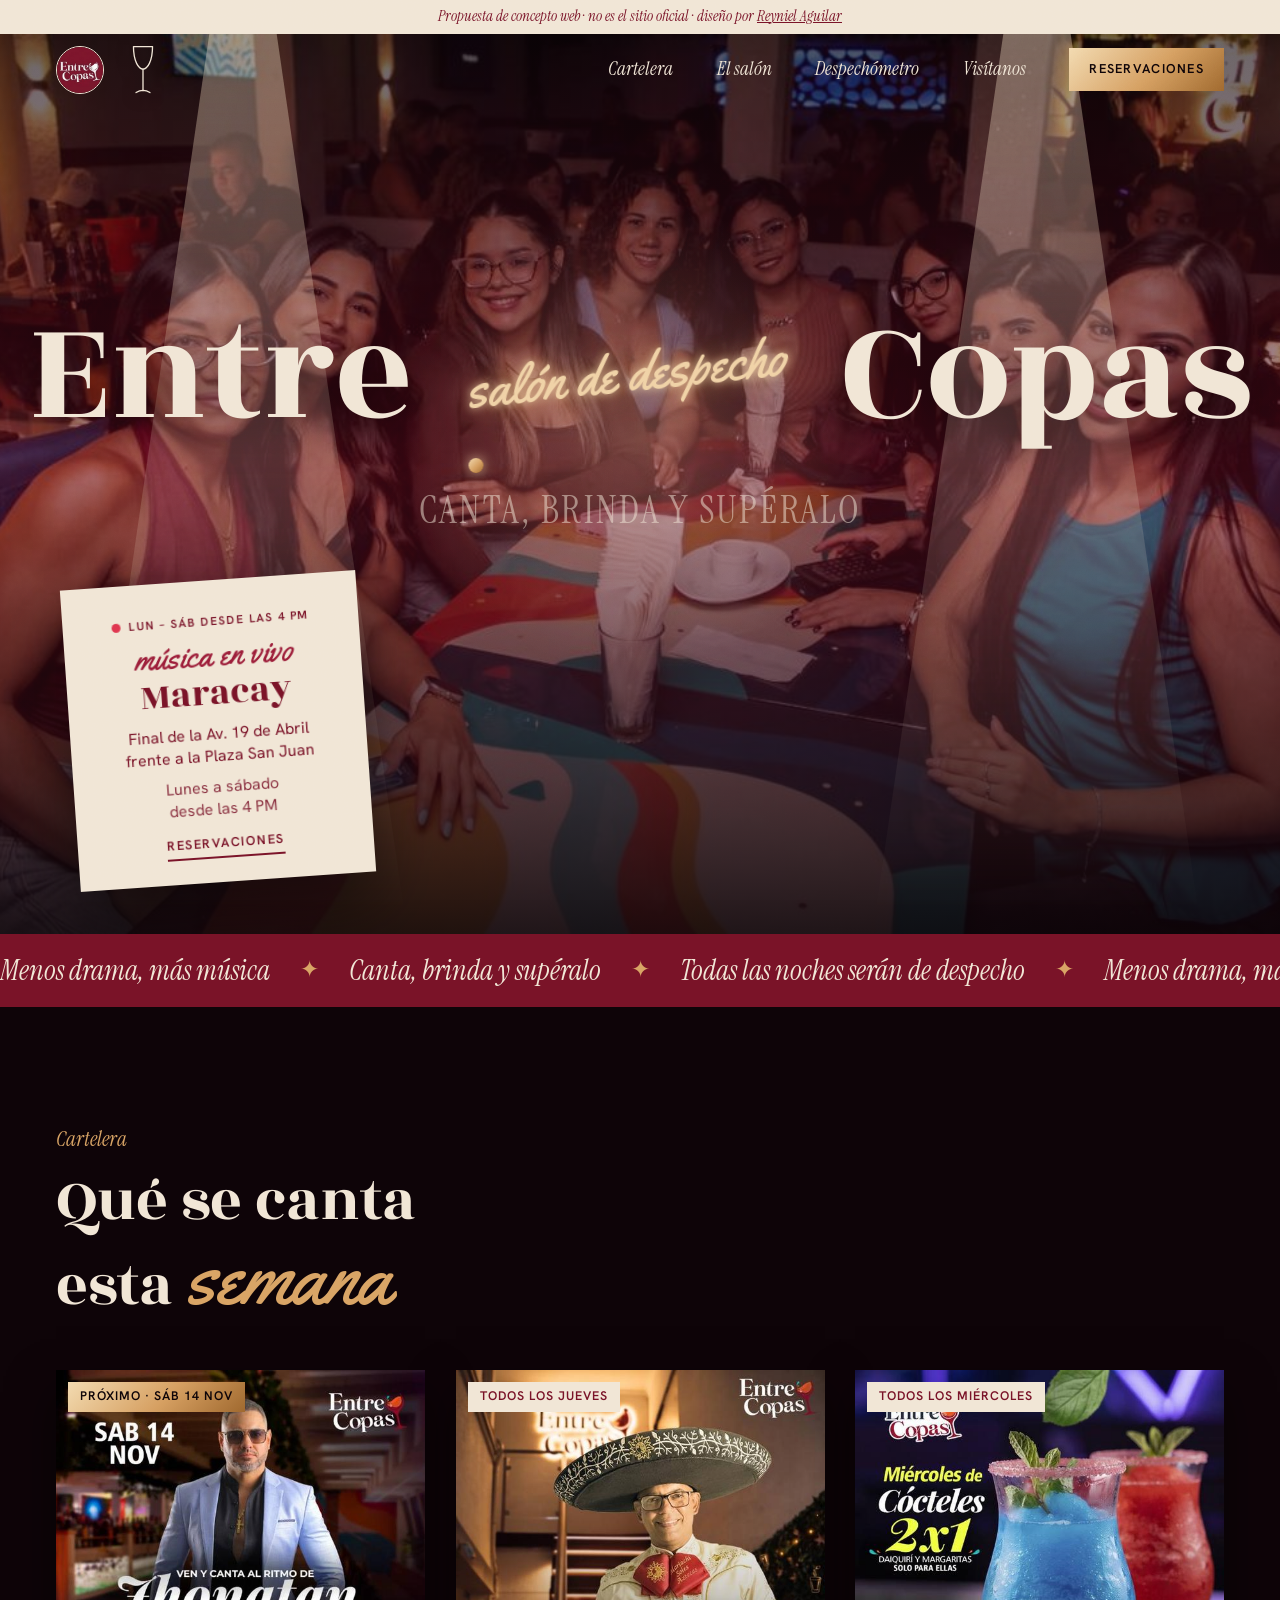
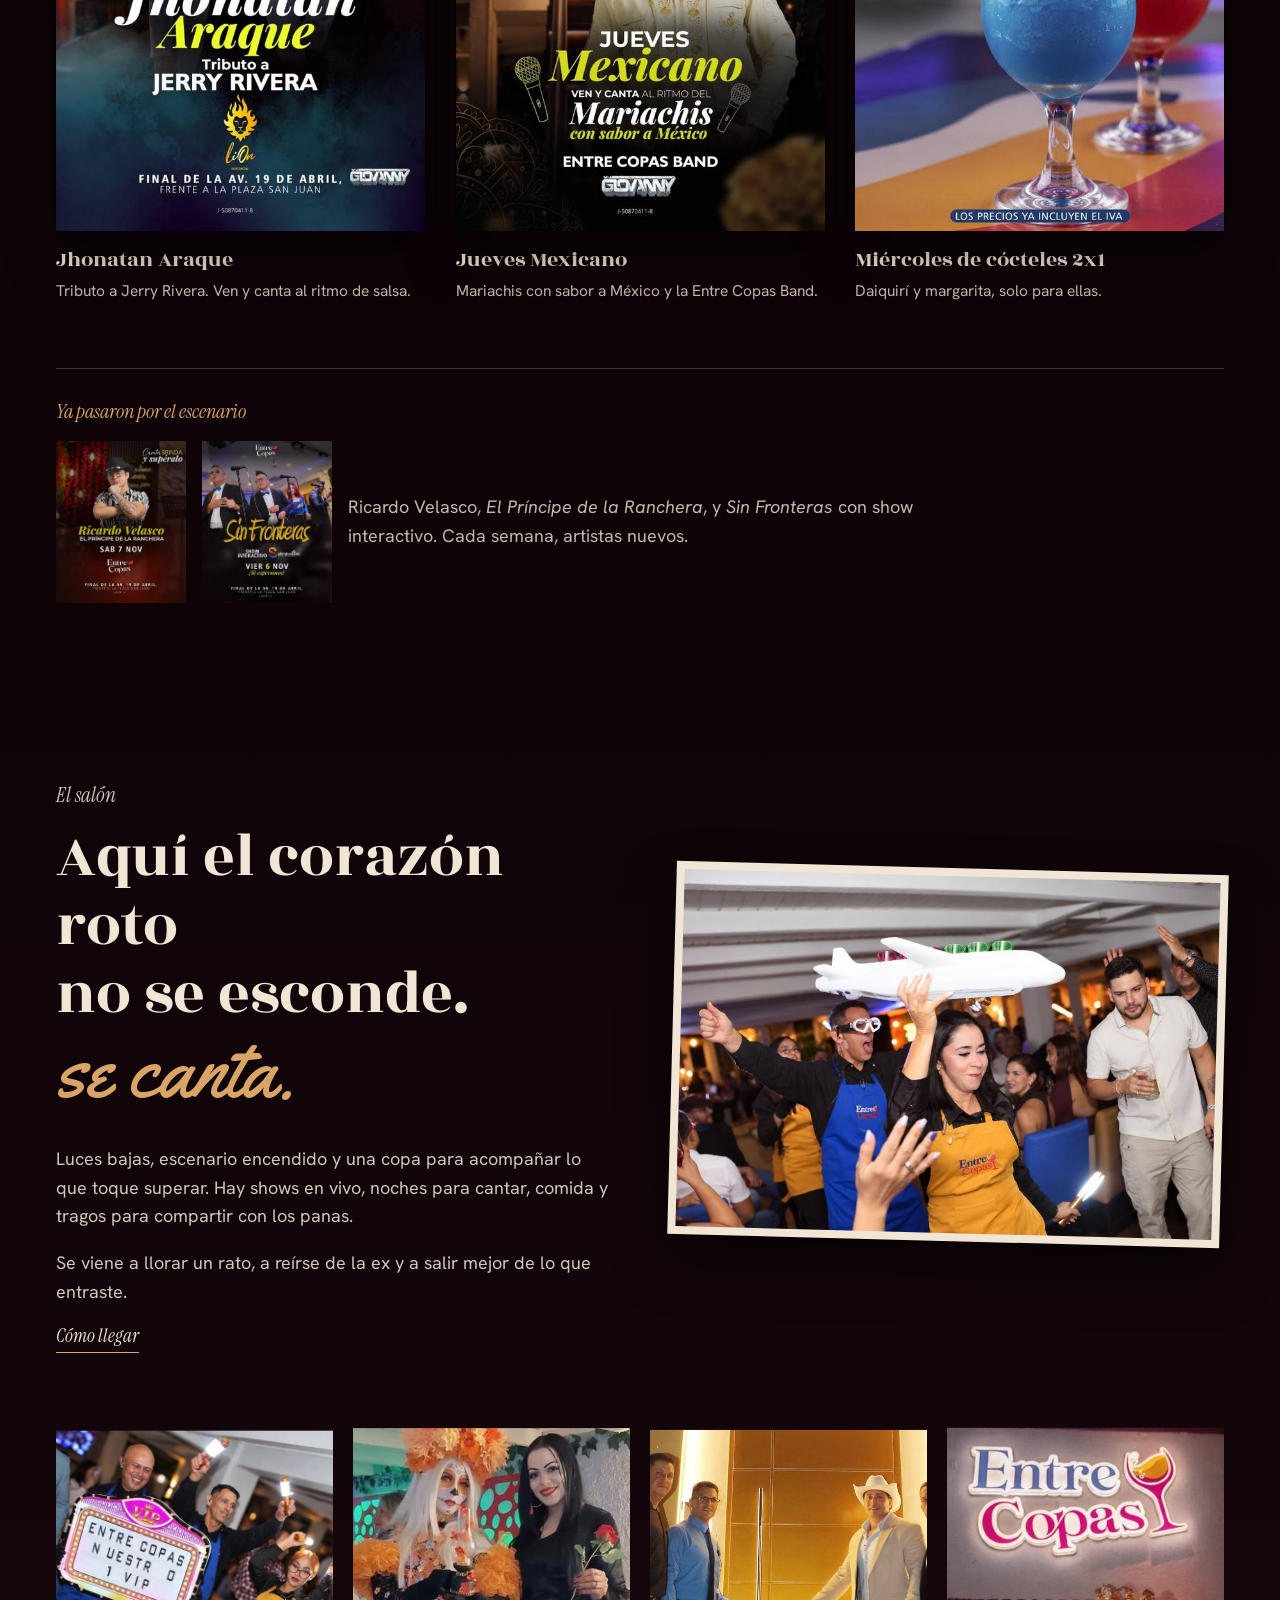
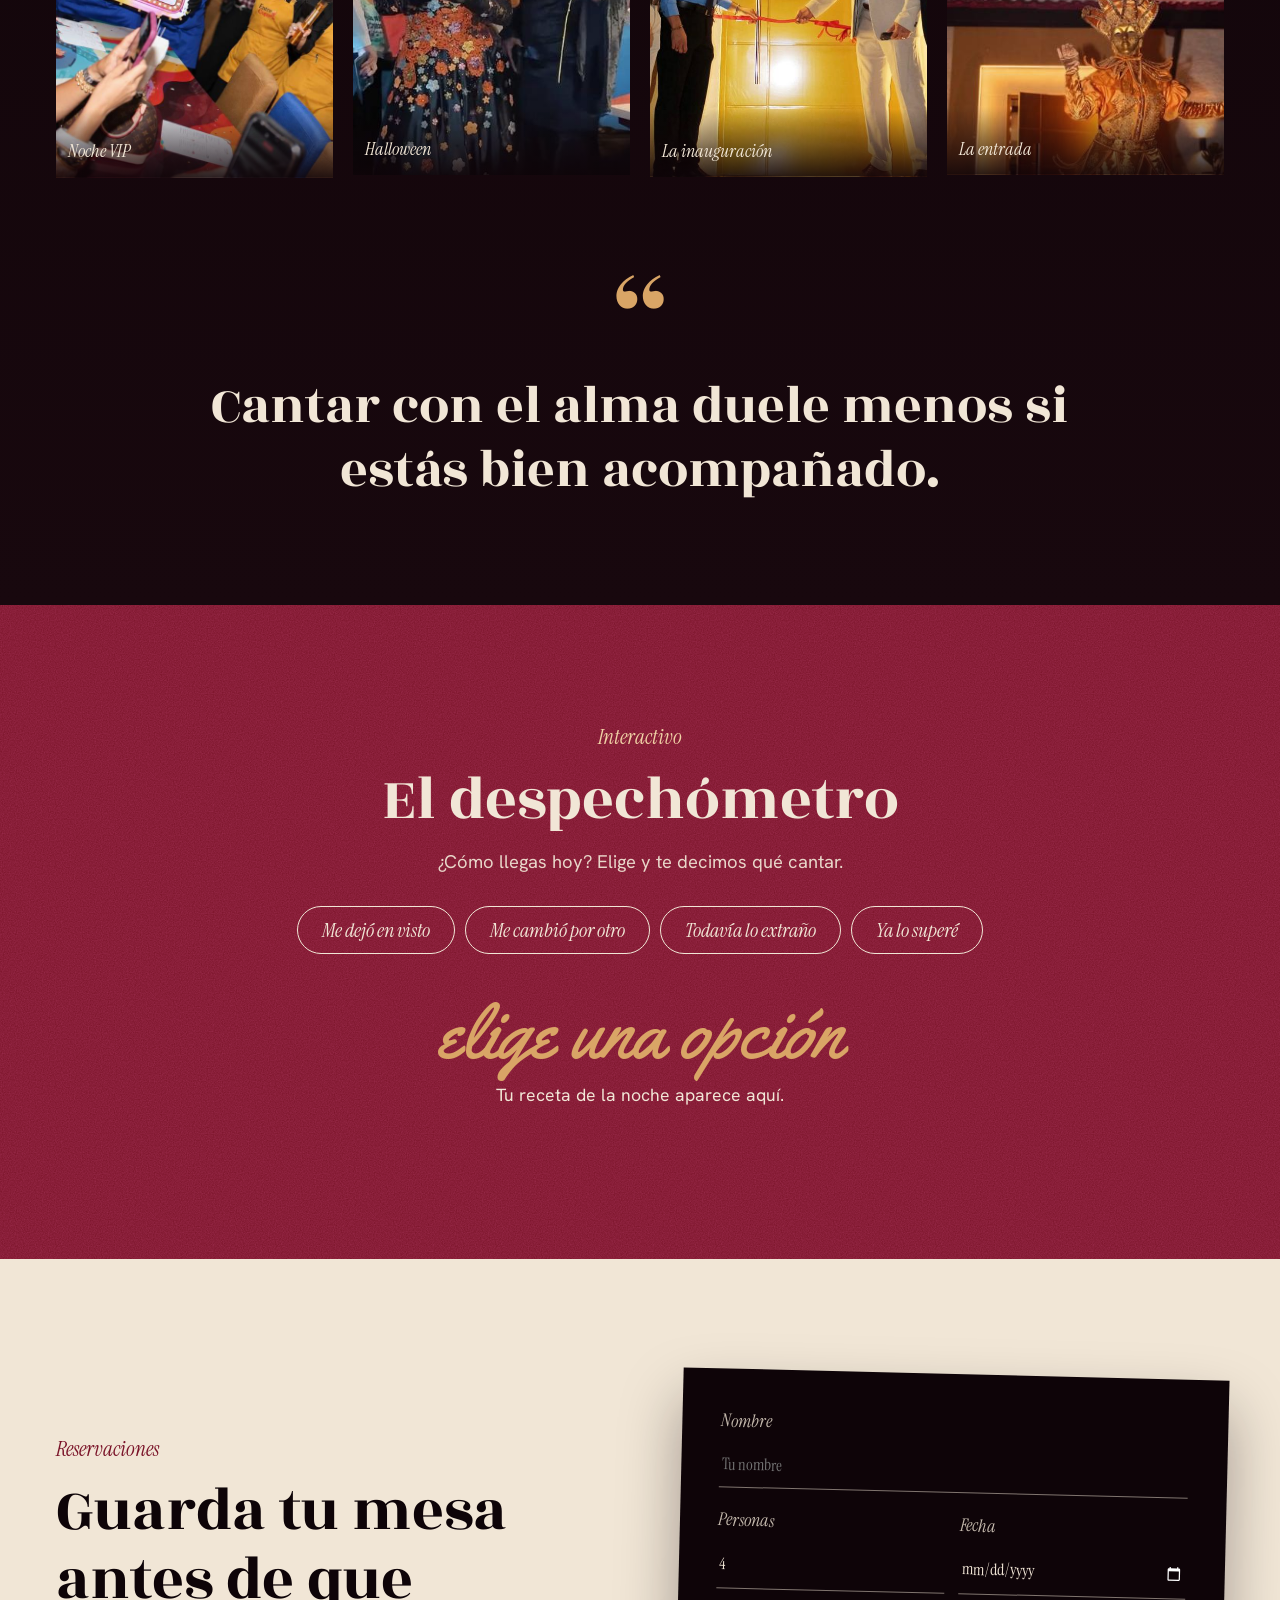
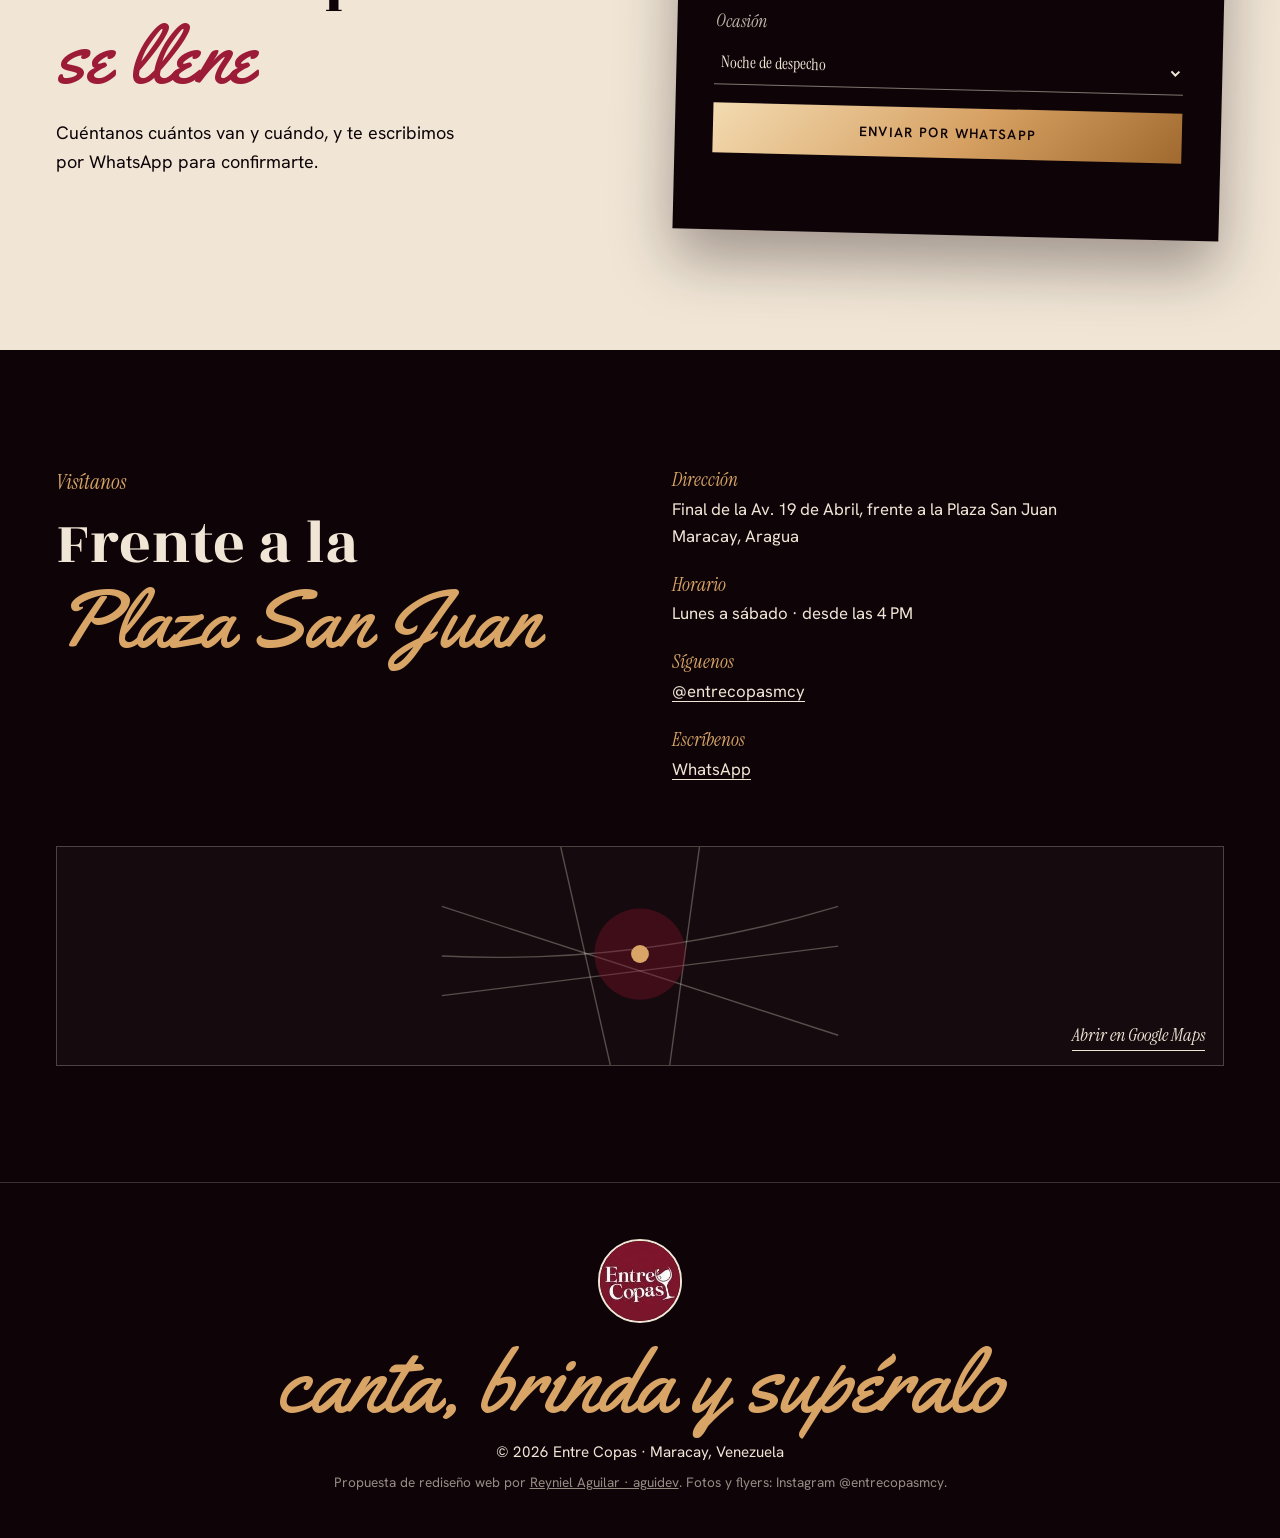
==== commit a0a6a551: "Versiona CSS/JS para evitar caché Co-Authored-By: Claude Sonnet 5.5 <noreply@anthropic.com> Claude-S" ====
--- a/index.html
+++ b/index.html
@@ -11,7 +11,7 @@
 <link rel="preconnect" href="https://fonts.gstatic.com" crossorigin>
 <link href="https://fonts.googleapis.com/css2?family=Hanken+Grotesk:wght@400;500;600&family=Instrument+Serif:ital@0;1&family=Rozha+One&family=Yellowtail&display=swap" rel="stylesheet">
 <script>try{if(sessionStorage.getItem('ec_seen'))document.documentElement.classList.add('seen');sessionStorage.setItem('ec_seen','1')}catch(e){}</script>
-<link rel="stylesheet" href="styles.css">
+<link rel="stylesheet" href="styles.css?v=3">
 </head>
 <body>
 
@@ -224,6 +224,6 @@
   <p class="foot__small">Propuesta de rediseño web por <a href="https://aguilarzrw.github.io/portafolio-web/" target="_blank" rel="noopener">Reyniel Aguilar · aguidev</a>. Fotos y flyers: Instagram @entrecopasmcy.</p>
 </footer>
 
-<script src="app.js"></script>
+<script src="app.js?v=3"></script>
 </body>
 </html>
--- a/styles.css
+++ b/styles.css
@@ -83,7 +83,7 @@
 .seen .curtain{display:none}
 
 /* copa que se llena con el scroll (en el menú) */
-.sip{position:absolute;left:50%;top:50%;translate:-50% -50%;display:grid;justify-items:center;pointer-events:none}
+.sip{position:absolute;left:calc(var(--gut) + 74px);top:50%;translate:0 -50%;display:grid;justify-items:center;pointer-events:none}
 .sip svg{filter:drop-shadow(0 2px 8px rgba(0,0,0,.5))}
 .sip__wine{transform-box:fill-box;transform-origin:50% 100%;transform:scaleY(var(--p,0));transition:transform .15s linear}
 .sip__salud{position:absolute;top:100%;font-family:var(--script);font-size:1.3rem;line-height:1;color:var(--gold-2);white-space:nowrap;opacity:0;transform:translateY(-6px);transition:.4s}
